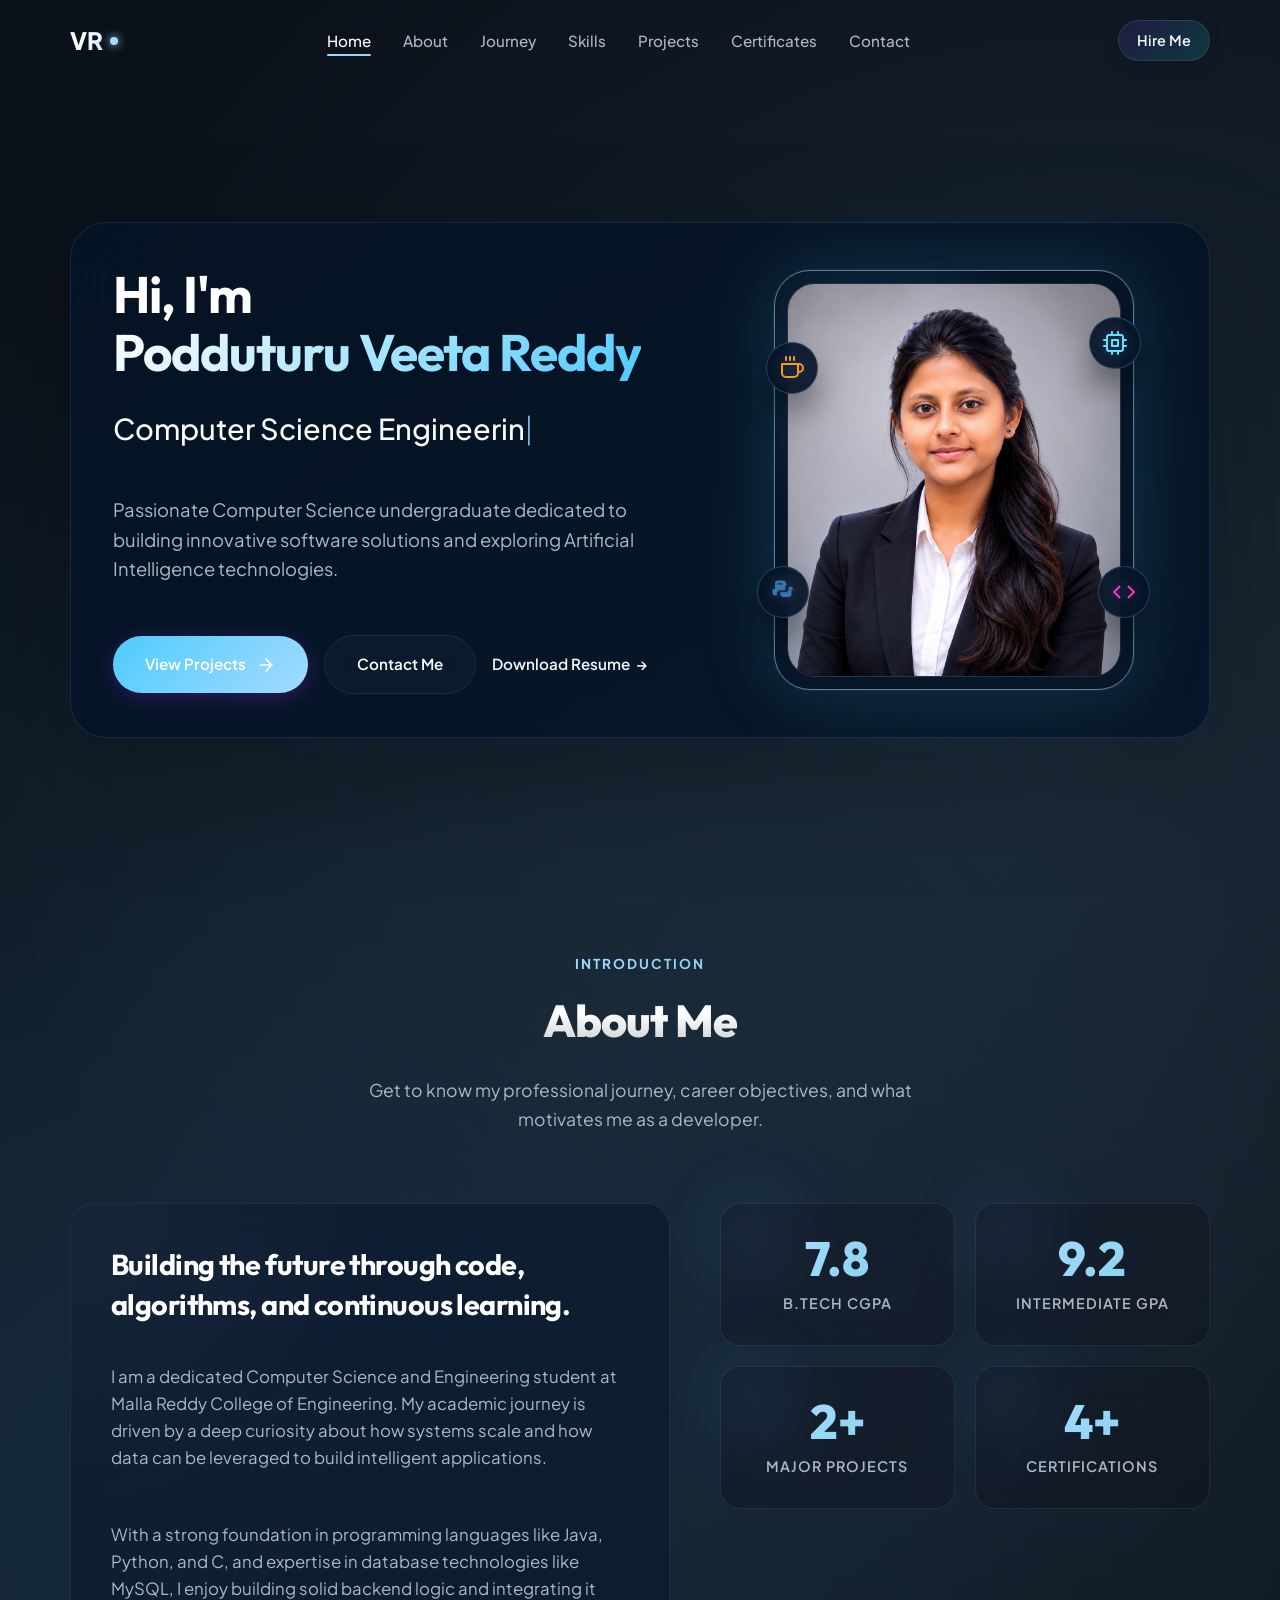
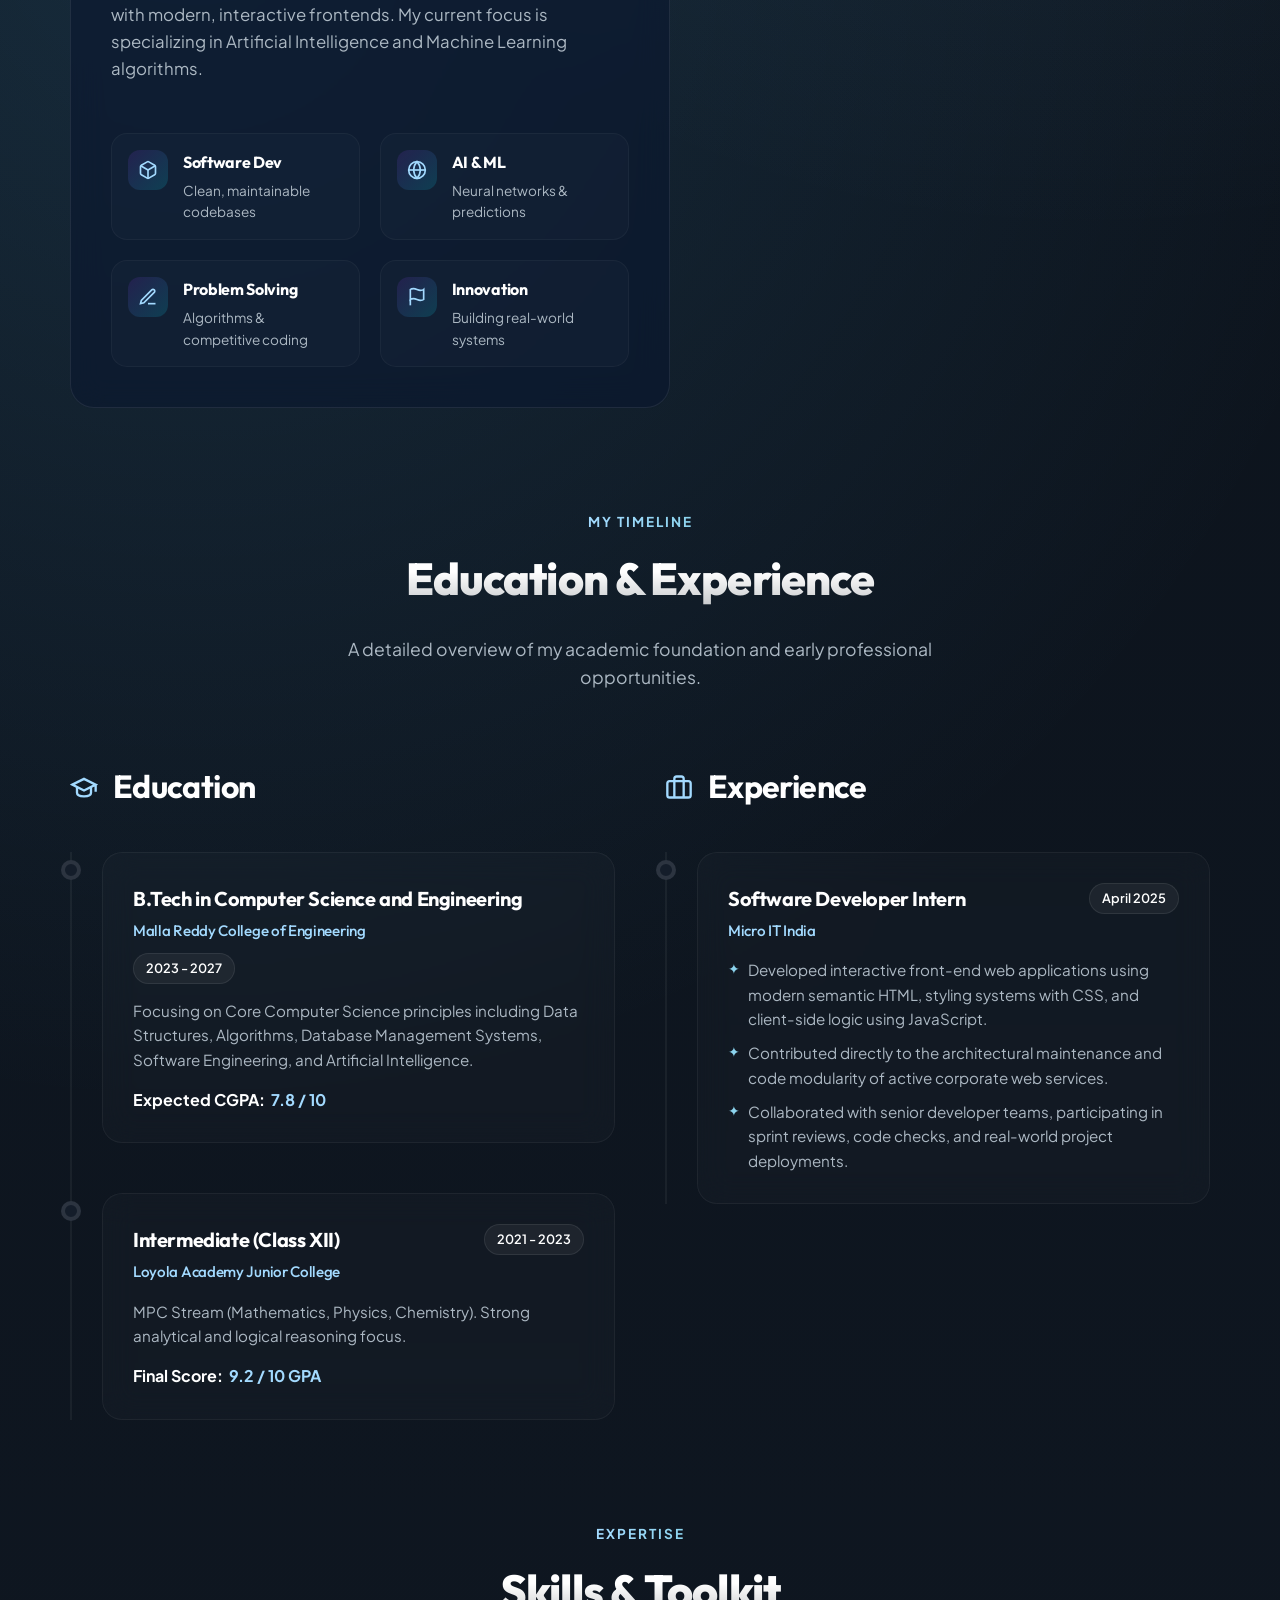
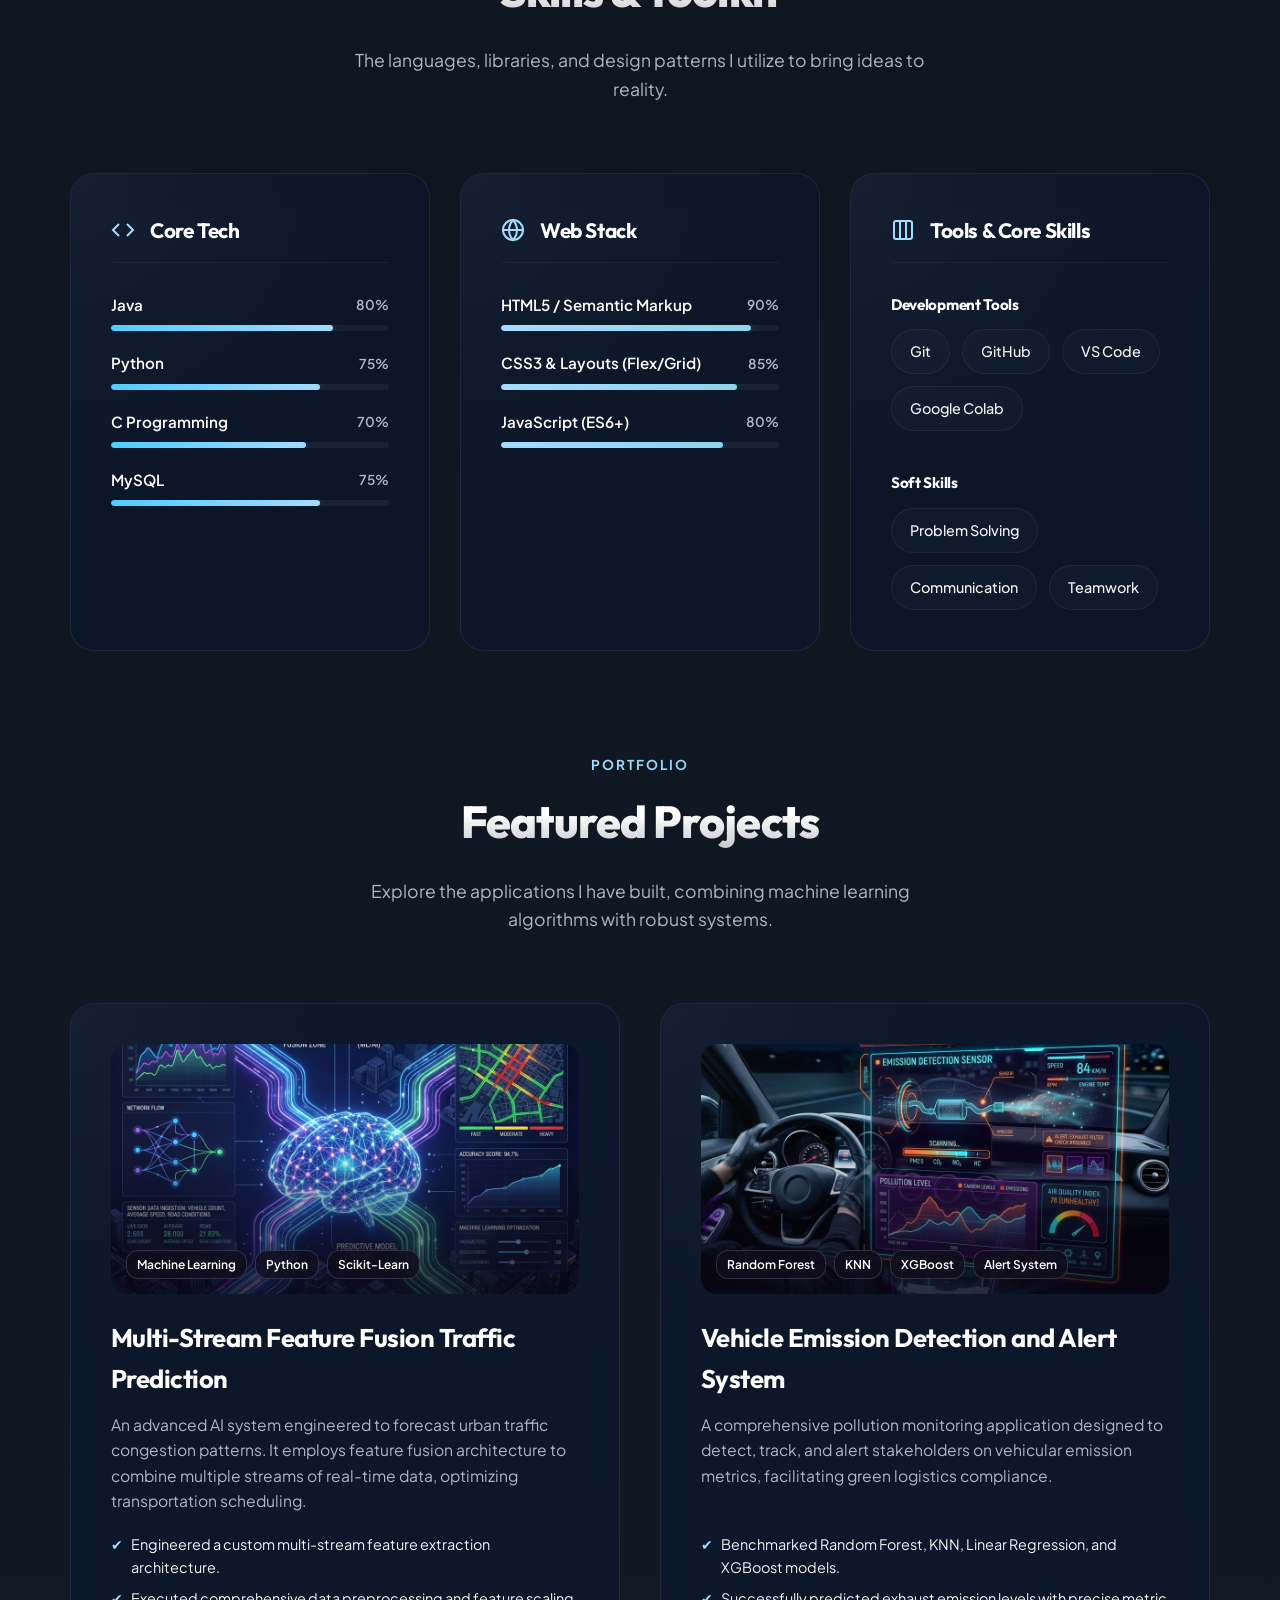
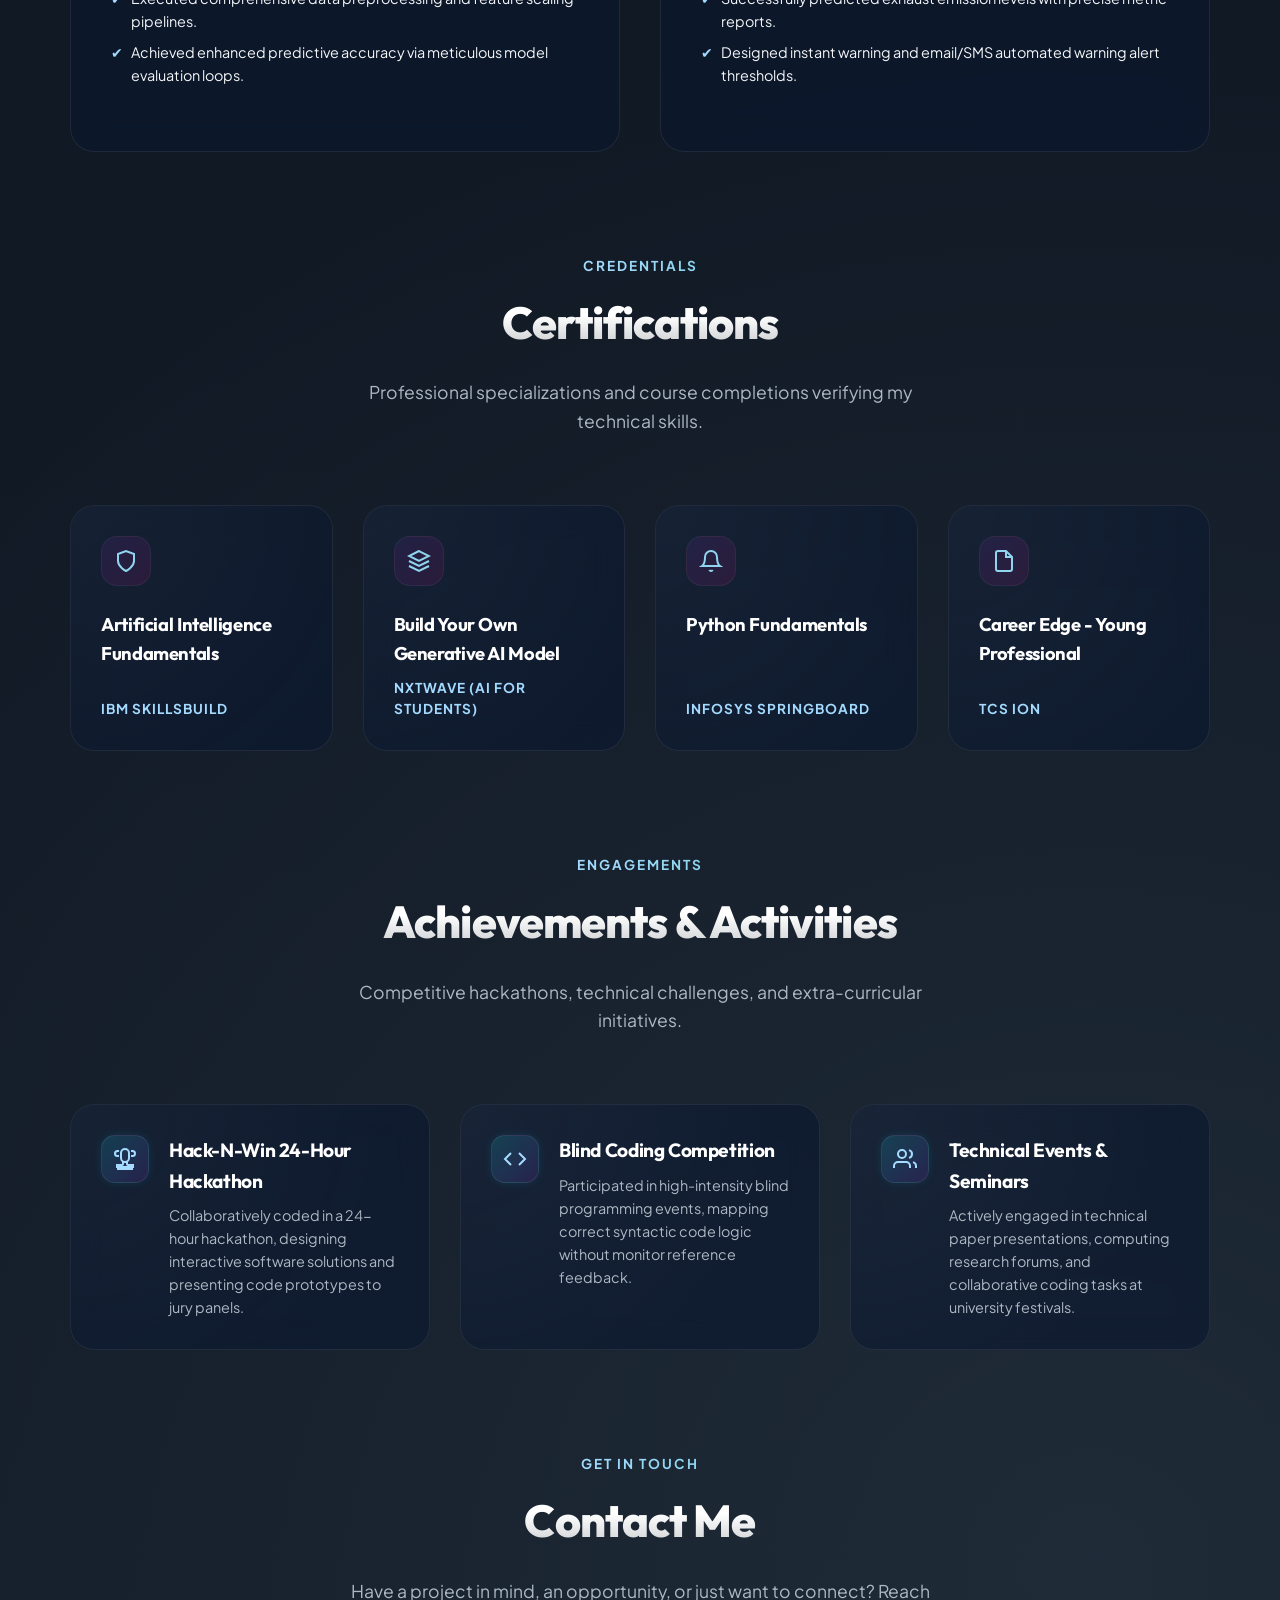
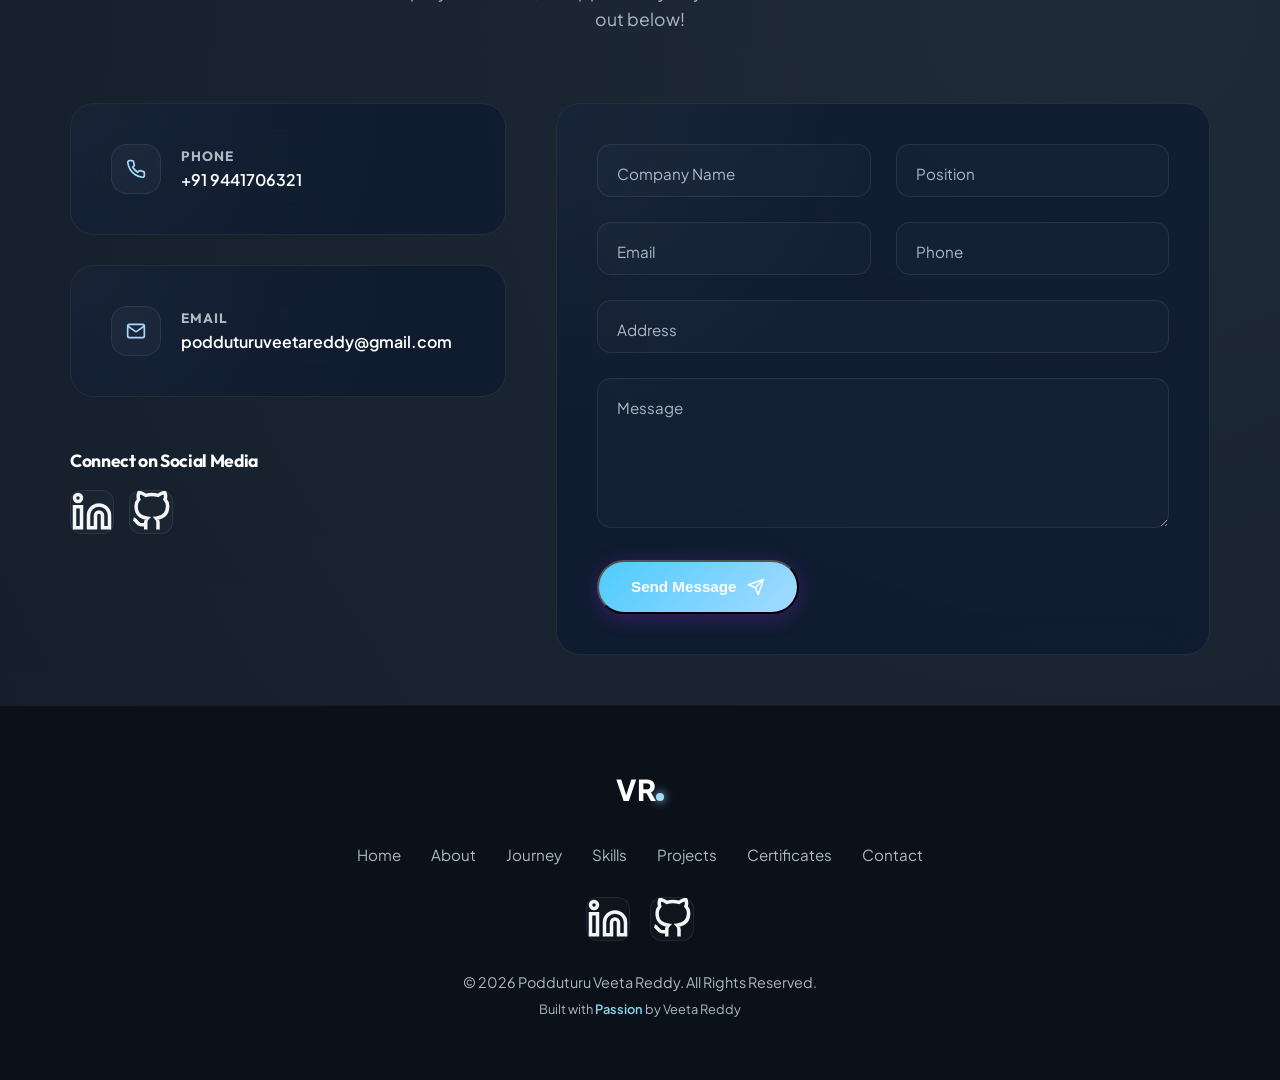
==== index.html @ 4fd3ffb6 "Initial deploy" ====
<!DOCTYPE html>
<html lang="en">

<head>
  <meta charset="UTF-8">
  <meta name="viewport" content="width=device-width, initial-scale=1.0">

  <!-- SEO Meta Tags -->
  <title>Podduturu Veeta Reddy | CS Engineering Student & Software Developer Portfolio</title>
  <meta name="description"
    content="Personal portfolio of Podduturu Veeta Reddy, a Computer Science Engineering student, Software Developer, and AI Enthusiast. Exploring machine learning, web development, and software engineering.">
  <meta name="keywords"
    content="Podduturu Veeta Reddy, Veeta Reddy, Portfolio, Computer Science Student, Software Developer, AI Enthusiast, Web Developer, Java, Python, Machine Learning">
  <meta name="author" content="Podduturu Veeta Reddy">

  <!-- Favicon (Fallback character) -->
  <link rel="icon"
    href="data:image/svg+xml,<svg xmlns=%22http://www.w3.org/2000/svg%22 viewBox=%220 0 100 100%22><text y=%22.9em%22 font-size=%2290%22>⚡</text></svg>">

  <!-- Core Stylesheet -->
  <link rel="stylesheet" href="style.css">
</head>

<body>

  <!-- Interactive Scroll Progress Indicator -->
  <div class="scroll-progress-container" aria-hidden="true">
    <div class="scroll-progress-bar" id="scroll-bar"></div>
  </div>

  <!-- Loading Screen Animation -->
  <div class="preloader" id="preloader" role="dialog" aria-modal="true" aria-label="Loading portfolio website">
    <div class="preloader-logo" aria-hidden="true">VR</div>
    <div class="preloader-bar-container">
      <div class="preloader-bar" id="preloader-bar" style="width: 0%;"></div>
    </div>
    <div class="preloader-text" id="preloader-text">0%</div>
  </div>

  <!-- Floating Sticky Navigation Bar -->
  <header id="header">
    <div class="navbar-container">
      <a href="#home" class="logo" aria-label="Veeta Reddy Logo">
        VR<span class="logo-dot"></span>
      </a>

      <nav aria-label="Main Navigation">
        <ul class="nav-links" id="nav-links">
          <li><a href="#home" class="active">Home</a></li>
          <li><a href="#about">About</a></li>
          <li><a href="#education-experience">Journey</a></li>
          <li><a href="#skills">Skills</a></li>
          <li><a href="#projects">Projects</a></li>
          <li><a href="#certifications">Certificates</a></li>
          <li><a href="#contact">Contact</a></li>
        </ul>
      </nav>

      <a href="#contact" class="nav-btn">Hire Me</a>

      <button class="hamburger" id="hamburger-menu" aria-expanded="false" aria-controls="nav-links"
        aria-label="Toggle navigation menu">
        <span></span>
        <span></span>
        <span></span>
      </button>
    </div>
  </header>

  <main>
    <!-- Hero Section -->
    <section class="hero-section" id="home">
      <div class="container">
        <div class="hero-card reveal">
          <div class="hero-grid">

            <div class="hero-content reveal">
            <h1 class="hero-title">
              Hi, I'm <br>
              <span class="gradient-name">Podduturu Veeta Reddy</span>
            </h1>

            <div class="hero-tagline" aria-live="polite">
              <span id="typed-text"></span><span class="typing-cursor" aria-hidden="true">|</span>
            </div>

            <p class="hero-desc">
              Passionate Computer Science undergraduate dedicated to building innovative software solutions and
              exploring Artificial Intelligence technologies.
            </p>

            <div class="hero-ctas">
              <a href="#projects" class="btn btn-primary">
                View Projects
                <svg xmlns="http://www.w3.org/2000/svg" width="20" height="20" viewBox="0 0 24 24" fill="none"
                  stroke="currentColor" stroke-width="2" stroke-linecap="round" stroke-linejoin="round"
                  aria-hidden="true">
                  <line x1="5" y1="12" x2="19" y2="12"></line>
                  <polyline points="12 5 19 12 12 19"></polyline>
                </svg>
              </a>
              <a href="#contact" class="btn btn-secondary">
                Contact Me
              </a>
              <a href="assets/Veeta_Reddy_Resume.pdf" class="btn-text" id="resume-download"
                download="Veeta_Reddy_Resume.pdf" aria-label="Download Podduturu Veeta Reddy's Resume PDF">
                Download Resume
                <span aria-hidden="true">→</span>
              </a>
            </div>
          </div>

          <div class="hero-visual reveal reveal-delay-2">
            <!-- Profile avatar with rotating glow border -->
            <div class="profile-border-wrapper">
              <div class="profile-inner-container">
                <img src="assets/profile.png" alt="Podduturu Veeta Reddy avatar portrait" class="profile-img">
              </div>
            </div>

            <!-- Floating interactive tech badges around avatar -->
            <div class="tech-icon-float icon-java" aria-label="Java Programming Language" title="Java">
              <svg viewBox="0 0 24 24" fill="none" stroke="currentColor" stroke-width="2" stroke-linecap="round"
                stroke-linejoin="round">
                <path d="M18 8h1a4 4 0 0 1 0 8h-1"></path>
                <path d="M2 8h16v9a4 4 0 0 1-4 4H6a4 4 0 0 1-4-4V8z"></path>
                <line x1="6" y1="1" x2="6" y2="4"></line>
                <line x1="10" y1="1" x2="10" y2="4"></line>
                <line x1="14" y1="1" x2="14" y2="4"></line>
              </svg>
            </div>
            <div class="tech-icon-float icon-python" aria-label="Python Programming Language" title="Python">
              <svg viewBox="0 0 448 512" fill="currentColor">
                <path
                  d="M439.8 200.5c-7.7-30.9-22.3-54.2-53.4-54.2h-40.1v47.4c0 36.8-31.2 67.8-67.9 67.8H177.1c-6 0-10.8-4.9-10.8-10.8v43.2c0 36.8 31.2 67.8 67.9 67.8h111.4c33.3 0 60.5-27.2 60.5-60.5V200.5h33.7zm-268.4-67.8h111.4c6 0 10.8-4.9 10.8-10.8V78.7c0-36.8-31.2-67.8-67.9-67.8H114.3C81 10.9 53.8 38.1 53.8 71.4v121.7H20.1C9 193.1 0 202.1 0 213.2V277c7.7 30.9 22.3 54.2 53.4 54.2h40.1v-47.4c0-36.8 31.2-67.8 67.9-67.8h101.3c6 0 10.8-4.9 10.8-10.8v-43.2c0-36.8-31.2-67.8-67.9-67.8H114.3c-6 0-10.8-4.9-10.8-10.8V78.7c0-6 4.9-10.8 10.8-10.8h61.1c33.3 0 60.5 27.2 60.5 60.5v4.3z" />
              </svg>
            </div>
            <div class="tech-icon-float icon-ai" aria-label="Artificial Intelligence" title="AI">
              <svg viewBox="0 0 24 24" fill="none" stroke="currentColor" stroke-width="2" stroke-linecap="round"
                stroke-linejoin="round">
                <rect x="4" y="4" width="16" height="16" rx="2" ry="2"></rect>
                <rect x="9" y="9" width="6" height="6"></rect>
                <line x1="9" y1="1" x2="9" y2="4"></line>
                <line x1="15" y1="1" x2="15" y2="4"></line>
                <line x1="9" y1="20" x2="9" y2="23"></line>
                <line x1="15" y1="20" x2="15" y2="23"></line>
                <line x1="20" y1="9" x2="23" y2="9"></line>
                <line x1="20" y1="15" x2="23" y2="15"></line>
                <line x1="1" y1="9" x2="4" y2="9"></line>
                <line x1="1" y1="15" x2="4" y2="15"></line>
              </svg>
            </div>
            <div class="tech-icon-float icon-code" aria-label="Code" title="Software Development">
              <svg viewBox="0 0 24 24" fill="none" stroke="currentColor" stroke-width="2">
                <polyline points="16 18 22 12 16 6" />
                <polyline points="8 6 2 12 8 18" />
              </svg>
            </div>
          </div>

        </div>
      </div>
    </section>

    <!-- About Me Section -->
    <section class="about-section" id="about">
      <div class="container">

        <div class="section-header reveal">
          <span class="section-subtitle">Introduction</span>
          <h2 class="section-title">About Me</h2>
          <div class="section-desc">Get to know my professional journey, career objectives, and what motivates me as a
            developer.</div>
        </div>

        <div class="about-grid">

          <div class="glass-card about-card-left reveal">
            <h3 class="about-highlight-title">
              Building the future through code, algorithms, and continuous learning.
            </h3>
            <p class="about-text">
              I am a dedicated Computer Science and Engineering student at Malla Reddy College of Engineering. My
              academic journey is driven by a deep curiosity about how systems scale and how data can be leveraged to
              build intelligent applications.
            </p>
            <p class="about-text">
              With a strong foundation in programming languages like Java, Python, and C, and expertise in database
              technologies like MySQL, I enjoy building solid backend logic and integrating it with modern, interactive
              frontends. My current focus is specializing in Artificial Intelligence and Machine Learning algorithms.
            </p>

            <div class="about-interests-grid">
              <div class="interest-item">
                <div class="interest-icon" aria-hidden="true">
                  <svg viewBox="0 0 24 24" fill="none" stroke="currentColor" stroke-width="2">
                    <path
                      d="M21 16V8a2 2 0 0 0-1-1.73l-7-4a2 2 0 0 0-2 0l-7 4A2 2 0 0 0 3 8v8a2 2 0 0 0 1 1.73l7 4a2 2 0 0 0 2 0l7-4A2 2 0 0 0 21 16z" />
                    <polyline points="3.27 6.96 12 12.01 20.73 6.96" />
                    <line x1="12" y1="22.08" x2="12" y2="12" />
                  </svg>
                </div>
                <div class="interest-info">
                  <h4>Software Dev</h4>
                  <p>Clean, maintainable codebases</p>
                </div>
              </div>

              <div class="interest-item">
                <div class="interest-icon" aria-hidden="true">
                  <svg viewBox="0 0 24 24" fill="none" stroke="currentColor" stroke-width="2">
                    <circle cx="12" cy="12" r="10" />
                    <path
                      d="M12 2a15.3 15.3 0 0 1 4 10 15.3 15.3 0 0 1-4 10 15.3 15.3 0 0 1-4-10 15.3 15.3 0 0 1 4-10z" />
                    <path d="M2 12h20" />
                  </svg>
                </div>
                <div class="interest-info">
                  <h4>AI & ML</h4>
                  <p>Neural networks & predictions</p>
                </div>
              </div>

              <div class="interest-item">
                <div class="interest-icon" aria-hidden="true">
                  <svg viewBox="0 0 24 24" fill="none" stroke="currentColor" stroke-width="2">
                    <path d="M12 20h9" />
                    <path d="M16.5 3.5a2.121 2.121 0 0 1 3 3L7 19l-4 1 1-4L16.5 3.5z" />
                  </svg>
                </div>
                <div class="interest-info">
                  <h4>Problem Solving</h4>
                  <p>Algorithms & competitive coding</p>
                </div>
              </div>

              <div class="interest-item">
                <div class="interest-icon" aria-hidden="true">
                  <svg viewBox="0 0 24 24" fill="none" stroke="currentColor" stroke-width="2">
                    <path d="M4 15s1-1 4-1 5 2 8 2 4-1 4-1V3s-1 1-4 1-5-2-8-2-4 1-4 1z" />
                    <line x1="4" y1="22" x2="4" y2="15" />
                  </svg>
                </div>
                <div class="interest-info">
                  <h4>Innovation</h4>
                  <p>Building real-world systems</p>
                </div>
              </div>
            </div>
          </div>

          <div class="stats-panel reveal reveal-delay-2">
            <div class="stat-card">
              <div class="stat-num" data-val="7.8">0</div>
              <div class="stat-label">B.Tech CGPA</div>
            </div>

            <div class="stat-card">
              <div class="stat-num" data-val="9.2">0</div>
              <div class="stat-label">Intermediate GPA</div>
            </div>

            <div class="stat-card">
              <div class="stat-num" data-val="2">0</div>
              <div class="stat-label">Major Projects</div>
            </div>

            <div class="stat-card">
              <div class="stat-num" data-val="4">0</div>
              <div class="stat-label">Certifications</div>
            </div>
          </div>

        </div>
      </div>
    </section>

    <!-- Education and Experience Section -->
    <section class="education-experience-section" id="education-experience">
      <div class="container">

        <div class="section-header reveal">
          <span class="section-subtitle">My Timeline</span>
          <h2 class="section-title">Education & Experience</h2>
          <div class="section-desc">A detailed overview of my academic foundation and early professional opportunities.
          </div>
        </div>

        <div class="timeline-grid">

          <!-- Education Timeline -->
          <div class="reveal">
            <h3 class="timeline-section-title">
              <svg viewBox="0 0 24 24" fill="none" stroke="currentColor" stroke-width="2" aria-hidden="true">
                <path d="M22 10v6M2 10l10-5 10 5-10 5z" />
                <path d="M6 12v5c0 2 2 3 6 3s6-1 6-3v-5" />
              </svg>
              Education
            </h3>

            <div class="timeline-container">
              <div class="timeline-glow-bar" id="edu-timeline-glow"></div>

              <div class="timeline-item">
                <div class="timeline-dot"></div>
                <div class="timeline-card">
                  <div class="timeline-header">
                    <div class="timeline-meta">
                      <h3>B.Tech in Computer Science and Engineering</h3>
                      <h4>Malla Reddy College of Engineering</h4>
                    </div>
                    <span class="timeline-date">2023 - 2027</span>
                  </div>
                  <div class="timeline-body">
                    <p>Focusing on Core Computer Science principles including Data Structures, Algorithms, Database
                      Management Systems, Software Engineering, and Artificial Intelligence.</p>
                    <div class="timeline-grade">Expected CGPA: <span>7.8 / 10</span></div>
                  </div>
                </div>
              </div>

              <div class="timeline-item">
                <div class="timeline-dot"></div>
                <div class="timeline-card">
                  <div class="timeline-header">
                    <div class="timeline-meta">
                      <h3>Intermediate (Class XII)</h3>
                      <h4>Loyola Academy Junior College</h4>
                    </div>
                    <span class="timeline-date">2021 - 2023</span>
                  </div>
                  <div class="timeline-body">
                    <p>MPC Stream (Mathematics, Physics, Chemistry). Strong analytical and logical reasoning focus.</p>
                    <div class="timeline-grade">Final Score: <span>9.2 / 10 GPA</span></div>
                  </div>
                </div>
              </div>

            </div>
          </div>

          <!-- Experience Timeline -->
          <div class="reveal reveal-delay-2">
            <h3 class="timeline-section-title">
              <svg viewBox="0 0 24 24" fill="none" stroke="currentColor" stroke-width="2" aria-hidden="true">
                <rect x="2" y="7" width="20" height="14" rx="2" ry="2" />
                <path d="M16 21V5a2 2 0 0 0-2-2h-4a2 2 0 0 0-2 2v16" />
              </svg>
              Experience
            </h3>

            <div class="timeline-container">
              <div class="timeline-glow-bar" id="exp-timeline-glow"></div>

              <div class="timeline-item">
                <div class="timeline-dot"></div>
                <div class="timeline-card">
                  <div class="timeline-header">
                    <div class="timeline-meta">
                      <h3>Software Developer Intern</h3>
                      <h4>Micro IT India</h4>
                    </div>
                    <span class="timeline-date">April 2025</span>
                  </div>
                  <div class="timeline-body">
                    <ul aria-label="Internship Responsibilities">
                      <li>Developed interactive front-end web applications using modern semantic HTML, styling systems
                        with CSS, and client-side logic using JavaScript.</li>
                      <li>Contributed directly to the architectural maintenance and code modularity of active corporate
                        web services.</li>
                      <li>Collaborated with senior developer teams, participating in sprint reviews, code checks, and
                        real-world project deployments.</li>
                    </ul>
                  </div>
                </div>
              </div>

            </div>
          </div>

        </div>
      </div>
    </section>

    <!-- Skills Section -->
    <section class="skills-section" id="skills">
      <div class="container">

        <div class="section-header reveal">
          <span class="section-subtitle">Expertise</span>
          <h2 class="section-title">Skills & Toolkit</h2>
          <div class="section-desc">The languages, libraries, and design patterns I utilize to bring ideas to reality.
          </div>
        </div>

        <div class="skills-grid">

          <!-- Programming & Databases -->
          <div class="glass-card skills-card reveal">
            <div class="skills-card-header">
              <svg viewBox="0 0 24 24" fill="none" stroke="currentColor" stroke-width="2" aria-hidden="true">
                <polyline points="16 18 22 12 16 6" />
                <polyline points="8 6 2 12 8 18" />
              </svg>
              <h3>Core Tech</h3>
            </div>

            <div class="skills-list">
              <div class="skill-item">
                <div class="skill-info">
                  <span class="skill-name">Java</span>
                  <span class="skill-percentage">80%</span>
                </div>
                <div class="skill-progress-bg">
                  <div class="skill-progress-bar" data-width="80%"></div>
                </div>
              </div>

              <div class="skill-item">
                <div class="skill-info">
                  <span class="skill-name">Python</span>
                  <span class="skill-percentage">75%</span>
                </div>
                <div class="skill-progress-bg">
                  <div class="skill-progress-bar" data-width="75%"></div>
                </div>
              </div>

              <div class="skill-item">
                <div class="skill-info">
                  <span class="skill-name">C Programming</span>
                  <span class="skill-percentage">70%</span>
                </div>
                <div class="skill-progress-bg">
                  <div class="skill-progress-bar" data-width="70%"></div>
                </div>
              </div>

              <div class="skill-item">
                <div class="skill-info">
                  <span class="skill-name">MySQL</span>
                  <span class="skill-percentage">75%</span>
                </div>
                <div class="skill-progress-bg">
                  <div class="skill-progress-bar" data-width="75%"></div>
                </div>
              </div>
            </div>
          </div>

          <!-- Web Technologies -->
          <div class="glass-card skills-card reveal reveal-delay-2">
            <div class="skills-card-header">
              <svg viewBox="0 0 24 24" fill="none" stroke="currentColor" stroke-width="2" aria-hidden="true">
                <circle cx="12" cy="12" r="10" />
                <path d="M12 2a15.3 15.3 0 0 1 4 10 15.3 15.3 0 0 1-4 10 15.3 15.3 0 0 1-4-10 15.3 15.3 0 0 1 4-10z" />
                <path d="M2 12h20" />
              </svg>
              <h3>Web Stack</h3>
            </div>

            <div class="skills-list">
              <div class="skill-item">
                <div class="skill-info">
                  <span class="skill-name">HTML5 / Semantic Markup</span>
                  <span class="skill-percentage">90%</span>
                </div>
                <div class="skill-progress-bg">
                  <div class="skill-progress-bar" data-width="90%"></div>
                </div>
              </div>

              <div class="skill-item">
                <div class="skill-info">
                  <span class="skill-name">CSS3 & Layouts (Flex/Grid)</span>
                  <span class="skill-percentage">85%</span>
                </div>
                <div class="skill-progress-bg">
                  <div class="skill-progress-bar" data-width="85%"></div>
                </div>
              </div>

              <div class="skill-item">
                <div class="skill-info">
                  <span class="skill-name">JavaScript (ES6+)</span>
                  <span class="skill-percentage">80%</span>
                </div>
                <div class="skill-progress-bg">
                  <div class="skill-progress-bar" data-width="80%"></div>
                </div>
              </div>
            </div>
          </div>

          <!-- Tools & Soft Skills -->
          <div class="glass-card skills-card reveal reveal-delay-3">
            <div class="skills-card-header">
              <svg viewBox="0 0 24 24" fill="none" stroke="currentColor" stroke-width="2" aria-hidden="true">
                <rect x="3" y="3" width="18" height="18" rx="2" ry="2" />
                <line x1="9" y1="3" x2="9" y2="21" />
                <line x1="15" y1="3" x2="15" y2="21" />
              </svg>
              <h3>Tools & Core Skills</h3>
            </div>

            <div class="skills-list" style="justify-content: space-around;">
              <div>
                <h4 style="font-size: 0.95rem; margin-bottom: 12px; color: var(--text-light)">Development Tools</h4>
                <div class="skills-badges">
                  <span class="skill-badge">Git</span>
                  <span class="skill-badge">GitHub</span>
                  <span class="skill-badge">VS Code</span>
                  <span class="skill-badge">Google Colab</span>
                </div>
              </div>

              <div style="margin-top: 20px;">
                <h4 style="font-size: 0.95rem; margin-bottom: 12px; color: var(--text-light)">Soft Skills</h4>
                <div class="skills-badges">
                  <span class="skill-badge">Problem Solving</span>
                  <span class="skill-badge">Communication</span>
                  <span class="skill-badge">Teamwork</span>
                </div>
              </div>
            </div>
          </div>

        </div>
      </div>
    </section>

    <!-- Projects Section -->
    <section class="projects-section" id="projects">
      <div class="container">

        <div class="section-header reveal">
          <span class="section-subtitle">Portfolio</span>
          <h2 class="section-title">Featured Projects</h2>
          <div class="section-desc">Explore the applications I have built, combining machine learning algorithms with
            robust systems.</div>
        </div>

        <div class="projects-grid">

          <!-- Project 1 -->
          <div class="glass-card project-card reveal">
            <div class="project-img-wrapper">
              <img src="assets/traffic.png"
                alt="Multi-Stream Feature Fusion Traffic Prediction dashboard conceptual design" class="project-img">
              <div class="project-glow-overlay"></div>
              <div class="project-badges">
                <span class="project-badge">Machine Learning</span>
                <span class="project-badge">Python</span>
                <span class="project-badge">Scikit-Learn</span>
              </div>
            </div>

            <h3>Multi-Stream Feature Fusion Traffic Prediction</h3>
            <p class="project-desc">
              An advanced AI system engineered to forecast urban traffic congestion patterns. It employs feature fusion
              architecture to combine multiple streams of real-time data, optimizing transportation scheduling.
            </p>

            <ul class="project-features" aria-label="Key project features">
              <li>Engineered a custom multi-stream feature extraction architecture.</li>
              <li>Executed comprehensive data preprocessing and feature scaling pipelines.</li>
              <li>Achieved enhanced predictive accuracy via meticulous model evaluation loops.</li>
            </ul>
          </div>

          <!-- Project 2 -->
          <div class="glass-card project-card reveal reveal-delay-2">
            <div class="project-img-wrapper">
              <img src="assets/emission.png" alt="Vehicle Emission Detection and Alert System diagram representation"
                class="project-img">
              <div class="project-glow-overlay"></div>
              <div class="project-badges">
                <span class="project-badge">Random Forest</span>
                <span class="project-badge">KNN</span>
                <span class="project-badge">XGBoost</span>
                <span class="project-badge">Alert System</span>
              </div>
            </div>

            <h3>Vehicle Emission Detection and Alert System</h3>
            <p class="project-desc">
              A comprehensive pollution monitoring application designed to detect, track, and alert stakeholders on
              vehicular emission metrics, facilitating green logistics compliance.
            </p>

            <ul class="project-features" aria-label="Key project features">
              <li>Benchmarked Random Forest, KNN, Linear Regression, and XGBoost models.</li>
              <li>Successfully predicted exhaust emission levels with precise metric reports.</li>
              <li>Designed instant warning and email/SMS automated warning alert thresholds.</li>
            </ul>
          </div>

        </div>
      </div>
    </section>

    <!-- Certifications Section -->
    <section class="certifications-section" id="certifications">
      <div class="container">

        <div class="section-header reveal">
          <span class="section-subtitle">Credentials</span>
          <h2 class="section-title">Certifications</h2>
          <div class="section-desc">Professional specializations and course completions verifying my technical skills.
          </div>
        </div>

        <div class="certifications-grid">

          <!-- Cert 1 -->
          <a href="assets/AI%20Fundamentals%20IBM.pdf" target="_blank" rel="noopener noreferrer" class="glass-card cert-card reveal cert-link">
            <div class="cert-icon" aria-hidden="true">
              <svg viewBox="0 0 24 24" fill="none" stroke="currentColor" stroke-width="2">
                <path d="M12 22s8-4 8-10V5l-8-3-8 3v7c0 6 8 10 8 10z" />
              </svg>
            </div>
            <h3>Artificial Intelligence Fundamentals</h3>
            <span class="cert-org">IBM SkillsBuild</span>
          </a>

          <!-- Cert 2 -->
          <a href="assets/Veeta%20IBM%20Certificate.pdf" target="_blank" rel="noopener noreferrer" class="glass-card cert-card reveal reveal-delay-1 cert-link">
            <div class="cert-icon" aria-hidden="true">
              <svg viewBox="0 0 24 24" fill="none" stroke="currentColor" stroke-width="2">
                <polygon points="12 2 2 7 12 12 22 7 12 2" />
                <polyline points="2 17 12 22 22 17" />
                <polyline points="2 12 12 17 22 12" />
              </svg>
            </div>
            <h3>Build Your Own Generative AI Model</h3>
            <span class="cert-org">NxtWave (AI for Students)</span>
          </a>

          <!-- Cert 3 -->
          <a href="assets/Screenshot%202026-06-03%20041242.png" target="_blank" rel="noopener noreferrer" class="glass-card cert-card reveal reveal-delay-2 cert-link">
            <div class="cert-icon" aria-hidden="true">
              <svg viewBox="0 0 24 24" fill="none" stroke="currentColor" stroke-width="2">
                <path d="M18 8A6 6 0 0 0 6 8c0 7-3 9-3 9h18s-3-2-3-9" />
                <path d="M13.73 21a2 2 0 0 1-3.46 0" />
              </svg>
            </div>
            <h3>Python Fundamentals</h3>
            <span class="cert-org">Infosys Springboard</span>
          </a>

          <!-- Cert 4 -->
          <a href="assets/Screenshot%202026-06-03%20042108.png" target="_blank" rel="noopener noreferrer" class="glass-card cert-card reveal reveal-delay-3 cert-link">
            <div class="cert-icon" aria-hidden="true">
              <svg viewBox="0 0 24 24" fill="none" stroke="currentColor" stroke-width="2">
                <path d="M14 2H6a2 2 0 0 0-2 2v16a2 2 0 0 0 2 2h12a2 2 0 0 0 2-2V8z" />
                <polyline points="14 2 14 8 20 8" />
              </svg>
            </div>
            <h3>Career Edge - Young Professional</h3>
            <span class="cert-org">TCS iON</span>
          </a>

        </div>
      </div>
    </section>

    <!-- Achievements & Activities Section -->
    <section class="achievements-section" id="achievements">
      <div class="container">

        <div class="section-header reveal">
          <span class="section-subtitle">Engagements</span>
          <h2 class="section-title">Achievements & Activities</h2>
          <div class="section-desc">Competitive hackathons, technical challenges, and extra-curricular initiatives.
          </div>
        </div>

        <div class="achievements-grid">

          <!-- Achievement 1 -->
          <div class="glass-card achievement-card reveal">
            <div class="achievement-icon" aria-hidden="true">
              <svg viewBox="0 0 24 24" fill="none" stroke="currentColor" stroke-width="2">
                <path
                  d="M6 9H4.5a2.5 2.5 0 0 1 0-5H6M18 9h1.5a2.5 2.5 0 0 0 0-5H18M4 22h16M10 14.66V17c0 .55-.45 1-1 1H4v2h16v-2h-5c-.55 0-1-.45-1-1v-2.34M12 2a4 4 0 0 0-4 4v5c0 2.2 1.8 4 4 4s4-1.8 4-4V6a4 4 0 0 0-4-4z" />
              </svg>
            </div>
            <div class="achievement-info">
              <h3>Hack-N-Win 24-Hour Hackathon</h3>
              <p>Collaboratively coded in a 24-hour hackathon, designing interactive software solutions and presenting
                code prototypes to jury panels.</p>
            </div>
          </div>

          <!-- Achievement 2 -->
          <div class="glass-card achievement-card reveal reveal-delay-1">
            <div class="achievement-icon" aria-hidden="true">
              <svg viewBox="0 0 24 24" fill="none" stroke="currentColor" stroke-width="2">
                <polyline points="16 18 22 12 16 6" />
                <polyline points="8 6 2 12 8 18" />
              </svg>
            </div>
            <div class="achievement-info">
              <h3>Blind Coding Competition</h3>
              <p>Participated in high-intensity blind programming events, mapping correct syntactic code logic without
                monitor reference feedback.</p>
            </div>
          </div>

          <!-- Achievement 3 -->
          <div class="glass-card achievement-card reveal reveal-delay-2">
            <div class="achievement-icon" aria-hidden="true">
              <svg viewBox="0 0 24 24" fill="none" stroke="currentColor" stroke-width="2">
                <path d="M17 21v-2a4 4 0 0 0-4-4H5a4 4 0 0 0-4 4v2" />
                <circle cx="9" cy="7" r="4" />
                <path d="M23 21v-2a4 4 0 0 0-3-3.87" />
                <path d="M16 3.13a4 4 0 0 1 0 7.75" />
              </svg>
            </div>
            <div class="achievement-info">
              <h3>Technical Events & Seminars</h3>
              <p>Actively engaged in technical paper presentations, computing research forums, and collaborative coding
                tasks at university festivals.</p>
            </div>
          </div>

        </div>
      </div>
    </section>

    <!-- Contact Section -->
    <section class="contact-section" id="contact">
      <div class="container">

        <div class="section-header reveal">
          <span class="section-subtitle">Get in Touch</span>
          <h2 class="section-title">Contact Me</h2>
          <div class="section-desc">Have a project in mind, an opportunity, or just want to connect? Reach out below!
          </div>
        </div>

        <div class="contact-grid">

          <!-- Contact Info -->
          <div class="contact-info-panel reveal">
            <div class="glass-card contact-card">
              <div class="contact-icon-box" aria-hidden="true">
                <svg viewBox="0 0 24 24" fill="none" stroke="currentColor" stroke-width="2">
                  <path
                    d="M22 16.92v3a2 2 0 0 1-2.18 2 19.79 19.79 0 0 1-8.63-3.07 19.5 19.5 0 0 1-6-6 19.79 19.79 0 0 1-3.07-8.67A2 2 0 0 1 4.11 2h3a2 2 0 0 1 2 1.72 12.84 12.84 0 0 0 .7 2.81 2 2 0 0 1-.45 2.11L8.09 9.91a16 16 0 0 0 6 6l1.27-1.27a2 2 0 0 1 2.11-.45 12.84 12.84 0 0 0 2.81.7A2 2 0 0 1 22 16.92z" />
                </svg>
              </div>
              <div class="contact-details">
                <h4>Phone</h4>
                <p>+91 9441706321</p>
              </div>
            </div>

            <div class="glass-card contact-card">
              <div class="contact-icon-box" aria-hidden="true">
                <svg viewBox="0 0 24 24" fill="none" stroke="currentColor" stroke-width="2">
                  <path d="M4 4h16c1.1 0 2 .9 2 2v12c0 1.1-.9 2-2 2H4c-1.1 0-2-.9-2-2V6c0-1.1.9-2 2-2z" />
                  <polyline points="22,6 12,13 2,6" />
                </svg>
              </div>
              <div class="contact-details">
                <h4>Email</h4>
                <p><a href="mailto:podduturuveetareddy@gmail.com" class="email-link">podduturuveetareddy@gmail.com</a>
                </p>
              </div>
            </div>

            <div class="contact-socials-wrapper">
              <h3>Connect on Social Media</h3>
              <div class="social-buttons">
                <a href="https://linkedin.com" target="_blank" rel="noopener noreferrer" class="social-btn"
                  aria-label="LinkedIn Profile">
                  <svg viewBox="0 0 24 24" fill="none" stroke="currentColor" stroke-width="2" aria-hidden="true">
                    <path d="M16 8a6 6 0 0 1 6 6v7h-4v-7a2 2 0 0 0-2-2 2 2 0 0 0-2 2v7h-4v-7a6 6 0 0 1 6-6z" />
                    <rect x="2" y="9" width="4" height="12" />
                    <circle cx="4" cy="4" r="2" />
                  </svg>
                </a>
                <a href="https://github.com/PodduturuVeetaReddy" target="_blank" rel="noopener noreferrer"
                  class="social-btn" aria-label="GitHub Profile">
                  <svg viewBox="0 0 24 24" fill="none" stroke="currentColor" stroke-width="2" aria-hidden="true">
                    <path
                      d="M9 19c-5 1.5-5-2.5-7-3m14 6v-3.87a3.37 3.37 0 0 0-.94-2.61c3.14-.35 6.44-1.54 6.44-7A5.44 5.44 0 0 0 20 4.77 5.07 5.07 0 0 0 19.91 1S18.73.65 16 2.48a13.38 13.38 0 0 0-7 0C6.27.65 5.09 1 5.09 1A5.07 5.07 0 0 0 5 4.77a5.44 5.44 0 0 0-1.5 3.78c0 5.42 3.3 6.61 6.44 7A3.37 3.37 0 0 0 9 18.13V22">
                    </path>
                  </svg>
                </a>
              </div>
            </div>
          </div>

          <!-- Contact Form Panel -->
          <div class="glass-card reveal reveal-delay-2">
            <form class="contact-form" id="portfolio-contact-form" novalidate>
              <div class="form-group-row">
                <div class="form-group">
                  <input type="text" id="form-company" name="company" class="form-input" placeholder=" " required>
                  <label for="form-company" class="form-label">Company Name</label>
                  <div class="form-error" id="company-error">Please enter your company name</div>
                </div>
                <div class="form-group">
                  <input type="text" id="form-position" name="position" class="form-input" placeholder=" " required>
                  <label for="form-position" class="form-label">Position</label>
                  <div class="form-error" id="position-error">Please enter your position</div>
                </div>
              </div>

              <div class="form-group-row">
                <div class="form-group">
                  <input type="email" id="form-email" name="email" class="form-input" placeholder=" " required>
                  <label for="form-email" class="form-label">Email</label>
                  <div class="form-error" id="email-error">Please enter a valid email address</div>
                </div>
                <div class="form-group">
                  <input type="text" id="form-phone" name="phone" class="form-input" placeholder=" " required>
                  <label for="form-phone" class="form-label">Phone</label>
                  <div class="form-error" id="phone-error">Please enter your phone number</div>
                </div>
              </div>

              <div class="form-group">
                <input type="text" id="form-address" name="address" class="form-input" placeholder=" " required>
                <label for="form-address" class="form-label">Address</label>
                <div class="form-error" id="address-error">Please enter your address</div>
              </div>

              <div class="form-group">
                <textarea id="form-message" name="message" class="form-input" placeholder=" " required></textarea>
                <label for="form-message" class="form-label">Message</label>
                <div class="form-error" id="message-error">Please write a message</div>
              </div>

              <button type="submit" class="btn btn-primary"
                style="align-self: flex-start; min-width: 160px; justify-content: center;">
                Send Message
                <svg xmlns="http://www.w3.org/2000/svg" width="18" height="18" viewBox="0 0 24 24" fill="none"
                  stroke="currentColor" stroke-width="2" stroke-linecap="round" stroke-linejoin="round"
                  aria-hidden="true">
                  <line x1="22" y1="2" x2="11" y2="13"></line>
                  <polygon points="22 2 15 22 11 13 2 9 22 2"></polygon>
                </svg>
              </button>

              <div class="form-status-msg" id="form-status" role="alert"></div>
            </form>
          </div>

        </div>
      </div>
    </section>
  </main>

  <!-- Footer -->
  <footer>
    <div class="container">
      <div class="footer-content">
        <div class="footer-logo">
          VR<span class="logo-dot"></span>
        </div>

        <nav aria-label="Footer Navigation">
          <ul class="footer-nav">
            <li><a href="#home">Home</a></li>
            <li><a href="#about">About</a></li>
            <li><a href="#education-experience">Journey</a></li>
            <li><a href="#skills">Skills</a></li>
            <li><a href="#projects">Projects</a></li>
            <li><a href="#certifications">Certificates</a></li>
            <li><a href="#contact">Contact</a></li>
          </ul>
        </nav>

        <div class="footer-socials">
          <a href="https://linkedin.com" target="_blank" rel="noopener noreferrer" class="social-btn"
            aria-label="LinkedIn">
            <svg viewBox="0 0 24 24" fill="none" stroke="currentColor" stroke-width="2" aria-hidden="true">
              <path d="M16 8a6 6 0 0 1 6 6v7h-4v-7a2 2 0 0 0-2-2 2 2 0 0 0-2 2v7h-4v-7a6 6 0 0 1 6-6z" />
              <rect x="2" y="9" width="4" height="12" />
              <circle cx="4" cy="4" r="2" />
            </svg>
          </a>
          <a href="https://github.com/PodduturuVeetaReddy" target="_blank" rel="noopener noreferrer" class="social-btn"
            aria-label="GitHub">
            <svg viewBox="0 0 24 24" fill="none" stroke="currentColor" stroke-width="2" aria-hidden="true">
              <path
                d="M9 19c-5 1.5-5-2.5-7-3m14 6v-3.87a3.37 3.37 0 0 0-.94-2.61c3.14-.35 6.44-1.54 6.44-7A5.44 5.44 0 0 0 20 4.77 5.07 5.07 0 0 0 19.91 1S18.73.65 16 2.48a13.38 13.38 0 0 0-7 0C6.27.65 5.09 1 5.09 1A5.07 5.07 0 0 0 5 4.77a5.44 5.44 0 0 0-1.5 3.78c0 5.42 3.3 6.61 6.44 7A3.37 3.37 0 0 0 9 18.13V22">
              </path>
            </svg>
          </a>
        </div>

        <div class="footer-copyright">
          <p>&copy; 2026 Podduturu Veeta Reddy. All Rights Reserved.</p>
          <p style="margin-top: 5px; font-size: 0.8rem; color: var(--text-muted);">Built with <span>Passion</span> by
            Veeta Reddy</p>
        </div>
      </div>
    </div>
  </footer>

  <!-- Scripts -->
  <script src="script.js"></script>
</body>

</html>
---- style.css ----
/* 
   Style Sheet for Podduturu Veeta Reddy's Portfolio
   Theme: Modern Glassmorphism + Gradient Glow (Dark Mode Only)
   Fonts: Outfit (Headings), Plus Jakarta Sans (Body)
*/

@import url('https://fonts.googleapis.com/css2?family=Outfit:wght@300;400;500;600;700;800&family=Plus+Jakarta+Sans:wght@300;400;500;600;700&display=swap');

:root {
  /* HSL Colors */
  --bg-primary: hsl(214, 36%, 12%);
  --bg-secondary: hsl(214, 41%, 7%);
  --primary: hsl(197, 98%, 65%);
  --primary-glow: hsla(197, 98%, 65%, 0.18);
  --secondary: hsl(204, 100%, 82%);
  --secondary-glow: hsla(204, 100%, 82%, 0.18);
  --accent: hsl(196, 74%, 74%);
  --accent-glow: hsla(196, 74%, 74%, 0.18);
  
  /* Text colors */
  --text-main: hsl(210, 18%, 96%);
  --text-muted: hsl(210, 16%, 72%);
  --text-light: hsl(0, 0%, 100%);
  
  /* Card Background & Borders */
  --card-bg: rgba(10, 23, 48, 0.62);
  --card-border: rgba(255, 255, 255, 0.08);
  --card-border-glow: rgba(117, 196, 255, 0.2);
  --glass-blur: blur(16px);
  
  /* Utilities */
  --transition-smooth: all 0.4s cubic-bezier(0.16, 1, 0.3, 1);
  --transition-fast: all 0.2s ease;
  --max-width: 1200px;
}

/* Reset */
*, *::before, *::after {
  box-sizing: border-box;
  margin: 0;
  padding: 0;
}

html {
  scroll-behavior: smooth;
  font-size: 16px;
  background-color: var(--bg-primary);
  color: var(--text-main);
  overflow-x: hidden;
}

body {
  font-family: 'Plus Jakarta Sans', sans-serif;
  line-height: 1.6;
  position: relative;
  min-height: 100vh;
  overflow-x: hidden;
  background: radial-gradient(circle at 15% 20%, rgba(88, 194, 255, 0.14) 0%, transparent 20%),
              radial-gradient(circle at 85% 10%, rgba(141, 205, 255, 0.12) 0%, transparent 16%),
              radial-gradient(circle at 85% 85%, rgba(188, 225, 255, 0.08) 0%, transparent 24%),
              linear-gradient(180deg, var(--bg-secondary) 0%, var(--bg-primary) 100%);
}

/* Custom Scrollbar */
::-webkit-scrollbar {
  width: 8px;
}
::-webkit-scrollbar-track {
  background: var(--bg-secondary);
}
::-webkit-scrollbar-thumb {
  background: linear-gradient(180deg, var(--primary), var(--secondary));
  border-radius: 4px;
}
::-webkit-scrollbar-thumb:hover {
  background: linear-gradient(180deg, var(--secondary), var(--accent));
}

/* Custom Cursor */
.custom-cursor-dot {
  width: 8px;
  height: 8px;
  background-color: var(--secondary);
  border-radius: 50%;
  position: fixed;
  pointer-events: none;
  z-index: 10000;
  transform: translate(-50%, -50%);
  transition: width 0.1s, height 0.1s, background-color 0.1s;
}

.custom-cursor-outline {
  width: 40px;
  height: 40px;
  border: 1px solid var(--primary);
  border-radius: 50%;
  position: fixed;
  pointer-events: none;
  z-index: 9999;
  transform: translate(-50%, -50%);
  transition: transform 0.15s cubic-bezier(0.25, 1, 0.5, 1), border-color 0.2s, background-color 0.2s, width 0.2s, height 0.2s;
  box-shadow: 0 0 10px rgba(138, 43, 226, 0.2);
}

.hovered-clickable .custom-cursor-outline {
  width: 55px;
  height: 55px;
  border-color: var(--accent);
  background-color: rgba(255, 0, 128, 0.05);
  box-shadow: 0 0 15px rgba(255, 0, 128, 0.4);
}

.hovered-clickable .custom-cursor-dot {
  background-color: var(--accent);
  width: 12px;
  height: 12px;
}

/* Background Canvas */
#particles-canvas {
  position: fixed;
  top: 0;
  left: 0;
  width: 100%;
  height: 100%;
  z-index: 0;
  pointer-events: none;
}

/* Preloader */
.preloader {
  position: fixed;
  top: 0;
  left: 0;
  width: 100vw;
  height: 100vh;
  background-color: var(--bg-primary);
  display: flex;
  flex-direction: column;
  justify-content: center;
  align-items: center;
  z-index: 10500;
  transition: opacity 0.6s cubic-bezier(0.16, 1, 0.3, 1), visibility 0.6s;
}

.preloader.fade-out {
  opacity: 0;
  visibility: hidden;
}

.preloader-logo {
  font-family: 'Outfit', sans-serif;
  font-size: 3rem;
  font-weight: 800;
  background: linear-gradient(135deg, var(--primary), var(--secondary), var(--accent));
  -webkit-background-clip: text;
  background-clip: text;
  color: transparent;
  margin-bottom: 20px;
  letter-spacing: 2px;
  animation: pulse-glow 2s infinite ease-in-out;
}

.preloader-bar-container {
  width: 200px;
  height: 4px;
  background: rgba(255, 255, 255, 0.05);
  border-radius: 2px;
  overflow: hidden;
  position: relative;
  margin-bottom: 10px;
}

.preloader-bar {
  width: 0%;
  height: 100%;
  background: linear-gradient(90deg, var(--primary), var(--secondary), var(--accent));
  transition: width 0.1s ease;
  box-shadow: 0 0 10px var(--secondary);
}

.preloader-text {
  font-family: 'Outfit', sans-serif;
  font-size: 0.9rem;
  color: var(--text-muted);
  letter-spacing: 1px;
}

/* Typography and Common Components */
h1, h2, h3, h4, h5, h6 {
  font-family: 'Outfit', sans-serif;
  color: var(--text-light);
  font-weight: 700;
  letter-spacing: -0.02em;
}

a {
  color: inherit;
  text-decoration: none;
}

/* Scroll Progress Bar */
.scroll-progress-container {
  position: fixed;
  top: 0;
  left: 0;
  width: 100%;
  height: 3px;
  z-index: 10005;
  background: transparent;
  pointer-events: none;
}

.scroll-progress-bar {
  height: 100%;
  width: 0%;
  background: linear-gradient(90deg, var(--primary), var(--secondary), var(--accent));
  box-shadow: 0 0 8px rgba(0, 242, 254, 0.8);
}

/* Header & Navbar */
header {
  position: fixed;
  top: 0;
  left: 0;
  width: 100%;
  z-index: 10000;
  padding: 20px 0;
  transition: var(--transition-smooth);
}

header.scrolled {
  padding: 12px 0;
  background-color: rgba(10, 7, 20, 0.65);
  backdrop-filter: blur(20px);
  border-bottom: 1px solid rgba(255, 255, 255, 0.05);
  box-shadow: 0 10px 30px rgba(0, 0, 0, 0.3);
}

.navbar-container {
  max-width: var(--max-width);
  margin: 0 auto;
  padding: 0 30px;
  display: flex;
  justify-content: space-between;
  align-items: center;
}

.logo {
  font-size: 1.5rem;
  font-weight: 800;
  background: linear-gradient(135deg, var(--text-light) 30%, var(--secondary) 100%);
  -webkit-background-clip: text;
  background-clip: text;
  color: transparent;
  letter-spacing: -0.02em;
  display: flex;
  align-items: center;
  gap: 8px;
}

.logo-dot {
  width: 8px;
  height: 8px;
  background-color: var(--secondary);
  border-radius: 50%;
  box-shadow: 0 0 10px var(--secondary);
  display: inline-block;
}

.nav-links {
  display: flex;
  gap: 32px;
  list-style: none;
}

.nav-links a {
  font-size: 0.95rem;
  font-weight: 500;
  color: var(--text-muted);
  transition: var(--transition-fast);
  position: relative;
  padding: 6px 0;
}

.nav-links a::after {
  content: '';
  position: absolute;
  bottom: 0;
  left: 0;
  width: 0;
  height: 2px;
  background: linear-gradient(90deg, var(--secondary), var(--accent));
  transition: var(--transition-fast);
  border-radius: 2px;
}

.nav-links a:hover,
.nav-links a.active {
  color: var(--text-light);
}

.nav-links a:hover::after,
.nav-links a.active::after {
  width: 100%;
}

.nav-btn {
  background: linear-gradient(135deg, rgba(138, 43, 226, 0.15), rgba(0, 242, 254, 0.15));
  border: 1px solid rgba(255, 255, 255, 0.1);
  padding: 8px 18px;
  border-radius: 30px;
  font-weight: 600;
  font-size: 0.9rem;
  backdrop-filter: var(--glass-blur);
  transition: var(--transition-smooth);
  box-shadow: 0 4px 15px rgba(0, 0, 0, 0.15);
}

.nav-btn:hover {
  background: linear-gradient(135deg, var(--primary), var(--secondary));
  border-color: transparent;
  color: var(--text-light);
  transform: translateY(-2px);
  box-shadow: 0 8px 25px rgba(0, 242, 254, 0.3);
}

/* Hamburger Menu */
.hamburger {
  display: none;
  flex-direction: column;
  gap: 6px;
  background: none;
  border: none;
  outline: none;
  z-index: 10010;
}

.hamburger span {
  display: block;
  width: 25px;
  height: 2px;
  background-color: var(--text-main);
  border-radius: 2px;
  transition: var(--transition-fast);
}

/* Section Common Styles */
section {
  padding: 50px 0;
  position: relative;
  z-index: 1;
}

.container {
  max-width: var(--max-width);
  margin: 0 auto;
  padding: 0 30px;
}

.section-header {
  text-align: center;
  margin-bottom: 70px;
  position: relative;
}

.section-header::after {
  content: '';
  position: absolute;
  left: 50%;
  bottom: -12px;
  width: 80px;
  height: 3px;
  border-radius: 999px;
  transform: translateX(-50%) scaleX(0);
  transform-origin: center;
  background: linear-gradient(90deg, var(--secondary), var(--accent));
  transition: transform 0.7s ease;
}

.reveal.revealed .section-header::after {
  transform: translateX(-50%) scaleX(1);
}

.section-subtitle {
  font-size: 0.85rem;
  font-weight: 700;
  text-transform: uppercase;
  letter-spacing: 2px;
  background: linear-gradient(90deg, var(--secondary), var(--accent));
  -webkit-background-clip: text;
  background-clip: text;
  color: transparent;
  margin-bottom: 10px;
  display: inline-block;
}

.section-title {
  font-size: 2.8rem;
  font-weight: 800;
  margin-bottom: 20px;
  background: linear-gradient(180deg, var(--text-light) 40%, rgba(255, 255, 255, 0.7) 100%);
  -webkit-background-clip: text;
  background-clip: text;
  color: transparent;
}

.section-desc {
  font-size: 1.1rem;
  color: var(--text-muted);
  max-width: 600px;
  margin: 0 auto;
}

/* Glass Card Global Styles */
.glass-card {
  background: var(--card-bg);
  backdrop-filter: var(--glass-blur);
  -webkit-backdrop-filter: var(--glass-blur);
  border: 1px solid var(--card-border);
  border-radius: 24px;
  padding: 40px;
  position: relative;
  overflow: hidden;
  transition: transform 0.35s ease, border-color 0.35s ease, box-shadow 0.35s ease, background 0.35s ease;
}

.glass-card:hover {
  transform: translateY(-10px);
  border-color: rgba(117, 196, 255, 0.35);
  box-shadow: 0 30px 50px rgba(0, 0, 0, 0.25);
  background: rgba(255, 255, 255, 0.08);
}

.cert-link {
  display: block;
  color: inherit;
  text-decoration: none;
}

.cert-link:hover {
  transform: translateY(-4px);
}

.glass-card::before {
  content: '';
  position: absolute;
  top: 0;
  left: 0;
  width: 100%;
  height: 100%;
  background: radial-gradient(800px circle at var(--mouse-x, 0) var(--mouse-y, 0), rgba(255, 255, 255, 0.04), transparent 40%);
  z-index: 1;
  pointer-events: none;
}

.glass-card:hover {
  border-color: var(--card-border-glow);
  transform: translateY(-5px);
  box-shadow: 0 20px 40px rgba(10, 5, 25, 0.5), 
              0 0 30px var(--primary-glow);
}

/* Reveal Animations */
.reveal {
  opacity: 0;
  transform: translateY(50px);
  transition: opacity 0.8s cubic-bezier(0.16, 1, 0.3, 1), transform 0.8s cubic-bezier(0.16, 1, 0.3, 1);
}

.reveal.revealed {
  opacity: 1;
  transform: translateY(0);
}

.reveal-delay-1 { transition-delay: 0.1s; }
.reveal-delay-2 { transition-delay: 0.2s; }
.reveal-delay-3 { transition-delay: 0.3s; }
.reveal-delay-4 { transition-delay: 0.4s; }

/* 1. Hero Section */
.hero-section {
  min-height: 100vh;
  display: flex;
  align-items: center;
  padding: 120px 0 60px;
  overflow: hidden;
}

.hero-card {
  background: rgba(4, 20, 39, 0.82);
  border: 1px solid rgba(72, 147, 255, 0.18);
  backdrop-filter: blur(28px);
  -webkit-backdrop-filter: blur(28px);
  border-radius: 36px;
  box-shadow: 0 40px 120px rgba(0, 0, 0, 0.24);
  padding: 42px;
  width: 100%;
  max-width: 1320px;
  margin: 0 auto;
}

.hero-grid {
  display: grid;
  grid-template-columns: 1.15fr 0.85fr;
  gap: 50px;
  align-items: center;
}

.hero-content {
  display: flex;
  flex-direction: column;
  gap: 24px;
  max-width: 640px;
}

.hero-title {
  font-size: 3.2rem;
  font-weight: 700;
  line-height: 1.12;
  margin: 0;
  letter-spacing: -0.02em;
  opacity: 0;
  transform: translateY(20px);
  animation: pop-in 0.85s ease-out forwards;
  animation-delay: 0.2s;
}

.hero-title span {
  display: inline-block;
}

.gradient-name {
  background: linear-gradient(135deg, var(--text-light), var(--primary), var(--secondary), var(--accent));
  background-size: 300% 300%;
  -webkit-background-clip: text;
  background-clip: text;
  color: transparent;
  animation: gradient-flow 8s infinite alternate;
}

@supports not ((-webkit-background-clip: text) or (background-clip: text)) {
  .gradient-name {
    color: var(--text-light);
    background: none;
  }
}

.hero-tagline {
  font-size: 1.8rem;
  font-weight: 500;
  margin-bottom: 20px;
  color: var(--text-light);
  min-height: 2.7rem; /* Prevents layout shifting during typing */
  animation: glow-text 4s ease-in-out infinite alternate;
}

.typing-cursor {
  font-weight: 200;
  color: var(--secondary);
  animation: blink 0.7s infinite alternate;
}

.hero-desc {
  font-size: 1.15rem;
  color: var(--text-muted);
  margin-bottom: 28px;
  max-width: 600px;
}

.hero-ctas {
  display: flex;
  gap: 16px;
  align-items: center;
  flex-wrap: wrap;
}

.btn {
  display: inline-flex;
  align-items: center;
  gap: 10px;
  padding: 16px 32px;
  border-radius: 50px;
  font-size: 0.95rem;
  font-weight: 600;
  transition: transform 0.3s ease, box-shadow 0.3s ease, background 0.3s ease;
}

.btn:hover {
  transform: translateY(-3px) scale(1.01);
}

.btn-primary {
  background: linear-gradient(135deg, var(--primary), var(--secondary));
  color: var(--text-light);
  box-shadow: 0 4px 20px rgba(138, 43, 226, 0.3);
}

.btn-primary:hover {
  transform: translateY(-3px);
  box-shadow: 0 10px 25px rgba(0, 242, 254, 0.4);
}

.btn-secondary {
  background: rgba(255, 255, 255, 0.03);
  border: 1px solid var(--card-border);
  color: var(--text-light);
  backdrop-filter: var(--glass-blur);
}

.btn-secondary:hover {
  background: rgba(255, 255, 255, 0.08);
  border-color: rgba(255, 255, 255, 0.2);
  transform: translateY(-3px);
}

.btn-text {
  font-size: 0.95rem;
  font-weight: 600;
  color: var(--text-main);
  display: inline-flex;
  align-items: center;
  gap: 6px;
  transition: var(--transition-fast);
  padding: 10px 0;
}

.btn-text span {
  transition: transform 0.2s;
}

.btn-text:hover {
  color: var(--secondary);
}

.btn-text:hover span {
  transform: translateX(4px);
}

/* Hero Image & Rotating Border */
.hero-visual {
  display: flex;
  justify-content: center;
  align-items: center;
  position: relative;
  min-height: 430px;
  transition: transform 0.55s ease, box-shadow 0.55s ease;
}

.hero-visual:hover {
  transform: translateY(-8px);
}

.profile-border-wrapper {
  position: relative;
  width: 360px;
  height: 420px;
  border-radius: 36px;
  padding: 12px;
  background: transparent;
  border: 1px solid rgba(148, 218, 255, 0.55);
  box-shadow: 0 0 0 1px rgba(255, 255, 255, 0.05), 0 0 80px rgba(88, 194, 255, 0.18);
  display: flex;
  justify-content: center;
  align-items: center;
  animation: border-pulse 10s ease-in-out infinite;
}

.profile-border-wrapper::before {
  content: '';
  position: absolute;
  inset: 0;
  border-radius: 36px;
  background: radial-gradient(circle at 30% 25%, rgba(88, 194, 255, 0.18), transparent 40%);
  pointer-events: none;
  z-index: 1;
}

.profile-inner-container {
  width: 100%;
  height: 100%;
  border-radius: 28px;
  overflow: hidden;
  background: radial-gradient(circle at top left, rgba(255, 255, 255, 0.08), rgba(7, 20, 40, 0.95));
  border: 1px solid rgba(255, 255, 255, 0.08);
  position: relative;
  box-shadow: inset 0 0 45px rgba(43, 116, 172, 0.18);
  z-index: 2;
}

.profile-img {
  width: 100%;
  height: 100%;
  object-fit: cover;
  display: block;
}

.hero-card .hero-content,
.hero-card .hero-visual {
  position: relative;
  z-index: 2;
}

.tech-icon-float {
  position: absolute;
  width: 52px;
  height: 52px;
  background: rgba(8, 20, 40, 0.92);
  border: 1px solid rgba(88, 194, 255, 0.25);
  border-radius: 50%;
  display: flex;
  justify-content: center;
  align-items: center;
  box-shadow: 0 20px 30px rgba(0, 0, 0, 0.35);
  backdrop-filter: blur(10px);
  z-index: 5;
}

.tech-icon-float svg {
  width: 24px;
  height: 24px;
  filter: drop-shadow(0 0 6px rgba(88, 194, 255, 0.25));
}

.icon-java {
  top: 18%;
  left: 6%;
  animation: float-up-down 4s infinite ease-in-out;
  color: #f89820;
}

.icon-python {
  bottom: 18%;
  left: 4%;
  animation: float-up-down 4.8s infinite ease-in-out 0.7s;
  color: #3776ab;
}

.icon-ai {
  top: 12%;
  right: 6%;
  animation: float-up-down 5.2s infinite ease-in-out 0.3s;
  color: #62e0ff;
}

.icon-code {
  bottom: 18%;
  right: 4%;
  animation: float-up-down 5.6s infinite ease-in-out 1s;
  color: #ff33c4;
}

/* 2. About Me Section */
.about-grid {
  display: grid;
  grid-template-columns: 1.1fr 0.9fr;
  gap: 50px;
}

.about-card-left {
  display: flex;
  flex-direction: column;
  gap: 30px;
}

.about-highlight-title {
  font-size: 1.8rem;
  line-height: 1.4;
  margin-bottom: 10px;
}

.about-text {
  color: var(--text-muted);
  font-size: 1.05rem;
  margin-bottom: 20px;
}

.about-interests-grid {
  display: grid;
  grid-template-columns: 1fr 1fr;
  gap: 20px;
}

.interest-item {
  display: flex;
  align-items: flex-start;
  gap: 15px;
  padding: 16px;
  background: rgba(255, 255, 255, 0.02);
  border: 1px solid rgba(255, 255, 255, 0.04);
  border-radius: 16px;
  transition: var(--transition-fast);
}

.interest-item:hover {
  background: rgba(255, 255, 255, 0.04);
  border-color: rgba(255, 255, 255, 0.08);
}

.interest-icon {
  width: 40px;
  height: 40px;
  background: linear-gradient(135deg, rgba(138, 43, 226, 0.15), rgba(0, 242, 254, 0.15));
  border-radius: 12px;
  display: flex;
  justify-content: center;
  align-items: center;
  color: var(--secondary);
  flex-shrink: 0;
}

.interest-icon svg {
  width: 20px;
  height: 20px;
}

.interest-info h4 {
  font-size: 1rem;
  margin-bottom: 4px;
}

.interest-info p {
  font-size: 0.85rem;
  color: var(--text-muted);
}

/* Stats panel */
.stats-panel {
  display: grid;
  grid-template-columns: 1fr 1fr;
  gap: 20px;
  height: fit-content;
}

.stat-card {
  background: rgba(17, 12, 28, 0.3);
  backdrop-filter: var(--glass-blur);
  border: 1px solid var(--card-border);
  border-radius: 20px;
  padding: 30px;
  text-align: center;
  display: flex;
  flex-direction: column;
  justify-content: center;
  align-items: center;
  position: relative;
  transition: var(--transition-smooth);
}

.stat-card::after {
  content: '';
  position: absolute;
  width: 40px;
  height: 40px;
  background: var(--primary);
  filter: blur(40px);
  top: 10px;
  left: 10px;
  opacity: 0.3;
}

.stat-card:hover {
  border-color: var(--secondary);
  box-shadow: 0 10px 30px rgba(0, 242, 254, 0.1);
  transform: translateY(-4px);
}

.stat-num {
  font-family: 'Outfit', sans-serif;
  font-size: 3rem;
  font-weight: 800;
  line-height: 1;
  margin-bottom: 10px;
  background: linear-gradient(135deg, var(--secondary), var(--accent));
  -webkit-background-clip: text;
  background-clip: text;
  color: transparent;
}

.stat-label {
  font-size: 0.9rem;
  font-weight: 600;
  color: var(--text-muted);
  text-transform: uppercase;
  letter-spacing: 1px;
}

/* 3. Timeline (Education & Experience) */
.timeline-section-title {
  font-size: 2rem;
  margin-bottom: 40px;
  display: flex;
  align-items: center;
  gap: 15px;
  background: linear-gradient(90deg, var(--text-light) 60%, var(--secondary) 100%);
  -webkit-background-clip: text;
  background-clip: text;
  color: transparent;
}

.timeline-section-title svg {
  color: var(--secondary);
  width: 28px;
  height: 28px;
}

.timeline-grid {
  display: grid;
  grid-template-columns: 1fr 1fr;
  gap: 50px;
}

.timeline-container {
  position: relative;
  padding-left: 30px;
  border-left: 2px solid rgba(255, 255, 255, 0.05);
}

.timeline-glow-bar {
  position: absolute;
  left: -2px;
  top: 0;
  width: 2px;
  height: 0%;
  background: linear-gradient(180deg, var(--primary), var(--secondary), var(--accent));
  transition: height 1.5s ease-out;
  box-shadow: 0 0 10px var(--secondary);
}

.timeline-item {
  position: relative;
  margin-bottom: 50px;
}

.timeline-item:last-child {
  margin-bottom: 0;
}

.timeline-dot {
  position: absolute;
  left: -41px;
  top: 8px;
  width: 20px;
  height: 20px;
  background-color: var(--bg-primary);
  border: 4px solid rgba(255, 255, 255, 0.1);
  border-radius: 50%;
  z-index: 5;
  transition: var(--transition-smooth);
}

.timeline-item:hover .timeline-dot {
  border-color: var(--secondary);
  box-shadow: 0 0 15px var(--secondary);
  background-color: var(--secondary);
}

.timeline-card {
  background: rgba(255, 255, 255, 0.02);
  border: 1px solid rgba(255, 255, 255, 0.05);
  border-radius: 20px;
  padding: 30px;
  transition: var(--transition-smooth);
  backdrop-filter: var(--glass-blur);
}

.timeline-card:hover {
  background: rgba(255, 255, 255, 0.04);
  border-color: var(--card-border-glow);
  transform: translateX(5px);
}

.timeline-header {
  display: flex;
  justify-content: space-between;
  align-items: flex-start;
  margin-bottom: 15px;
  flex-wrap: wrap;
  gap: 10px;
}

.timeline-meta h3 {
  font-size: 1.25rem;
  margin-bottom: 4px;
}

.timeline-meta h4 {
  font-size: 0.95rem;
  font-weight: 500;
  color: var(--secondary);
}

.timeline-date {
  background: rgba(255, 255, 255, 0.05);
  border: 1px solid rgba(255, 255, 255, 0.08);
  padding: 4px 12px;
  border-radius: 30px;
  font-size: 0.8rem;
  font-weight: 600;
  color: var(--text-light);
}

.timeline-body p {
  color: var(--text-muted);
  font-size: 0.95rem;
}

.timeline-body ul {
  list-style: none;
  display: flex;
  flex-direction: column;
  gap: 10px;
}

.timeline-body li {
  position: relative;
  padding-left: 20px;
  color: var(--text-muted);
  font-size: 0.95rem;
}

.timeline-body li::before {
  content: '✦';
  position: absolute;
  left: 0;
  top: 0;
  color: var(--accent);
  font-size: 0.85rem;
}

.timeline-grade {
  margin-top: 15px;
  font-weight: 700;
  color: var(--text-light);
  display: inline-flex;
  align-items: center;
  gap: 6px;
}

.timeline-grade span {
  color: var(--secondary);
}

/* 4. Skills Section */
.skills-grid {
  display: grid;
  grid-template-columns: repeat(auto-fit, minmax(320px, 1fr));
  gap: 30px;
}

.skills-card {
  height: 100%;
  display: flex;
  flex-direction: column;
}

.skills-card-header {
  display: flex;
  align-items: center;
  gap: 15px;
  margin-bottom: 30px;
  border-bottom: 1px solid rgba(255, 255, 255, 0.05);
  padding-bottom: 15px;
}

.skills-card-header svg {
  color: var(--secondary);
  width: 24px;
  height: 24px;
}

.skills-card-header h3 {
  font-size: 1.3rem;
}

.skills-list {
  display: flex;
  flex-direction: column;
  gap: 20px;
  flex-grow: 1;
}

.skill-item {
  display: flex;
  flex-direction: column;
}

.skill-info {
  display: flex;
  justify-content: space-between;
  align-items: center;
  margin-bottom: 8px;
}

.skill-name {
  font-size: 0.95rem;
  font-weight: 600;
  color: var(--text-light);
}

.skill-percentage {
  font-size: 0.85rem;
  font-weight: 600;
  color: var(--text-muted);
}

.skill-progress-bg {
  width: 100%;
  height: 6px;
  background: rgba(255, 255, 255, 0.05);
  border-radius: 10px;
  overflow: hidden;
}

.skill-progress-bar {
  width: 0%;
  height: 100%;
  background: linear-gradient(90deg, var(--primary), var(--secondary));
  border-radius: 10px;
  transition: width 1.5s cubic-bezier(0.16, 1, 0.3, 1);
  box-shadow: 0 0 10px rgba(0, 242, 254, 0.2);
}

.skills-grid .skills-card:nth-child(2) .skill-progress-bar {
  background: linear-gradient(90deg, var(--secondary), var(--accent));
}

.skills-grid .skills-card:nth-child(3) .skill-progress-bar {
  background: linear-gradient(90deg, var(--accent), var(--primary));
}

.skills-badges {
  display: flex;
  flex-wrap: wrap;
  gap: 12px;
}

.skill-badge {
  background: rgba(255, 255, 255, 0.02);
  border: 1px solid rgba(255, 255, 255, 0.06);
  padding: 10px 18px;
  border-radius: 30px;
  font-size: 0.9rem;
  font-weight: 500;
  color: var(--text-main);
  transition: var(--transition-fast);
  display: flex;
  align-items: center;
  gap: 8px;
}

.skill-badge:hover {
  background: rgba(138, 43, 226, 0.08);
  border-color: var(--secondary);
  color: var(--text-light);
  transform: scale(1.05);
  box-shadow: 0 5px 15px rgba(0, 242, 254, 0.15);
}

/* 5. Projects Section */
.projects-grid {
  display: grid;
  grid-template-columns: repeat(auto-fit, minmax(480px, 1fr));
  gap: 40px;
}

@media (max-width: 768px) {
  .projects-grid {
    grid-template-columns: 1fr;
  }
}

.project-card {
  display: flex;
  flex-direction: column;
  height: 100%;
}

.project-img-wrapper {
  width: 100%;
  height: 250px;
  border-radius: 16px;
  overflow: hidden;
  position: relative;
  margin-bottom: 24px;
}

.project-img {
  width: 100%;
  height: 100%;
  object-fit: cover;
  transition: transform 0.5s ease;
}

.project-card:hover .project-img {
  transform: scale(1.06);
}

.project-glow-overlay {
  position: absolute;
  top: 0;
  left: 0;
  width: 100%;
  height: 100%;
  background: linear-gradient(180deg, transparent 40%, rgba(10, 7, 20, 0.8) 100%);
  z-index: 2;
  pointer-events: none;
}

.project-badges {
  position: absolute;
  bottom: 15px;
  left: 15px;
  z-index: 3;
  display: flex;
  flex-wrap: wrap;
  gap: 8px;
}

.project-badge {
  background: rgba(17, 12, 28, 0.75);
  border: 1px solid rgba(255, 255, 255, 0.15);
  padding: 4px 10px;
  border-radius: 12px;
  font-size: 0.75rem;
  font-weight: 600;
  backdrop-filter: var(--glass-blur);
  color: var(--text-light);
}

.project-card h3 {
  font-size: 1.6rem;
  margin-bottom: 12px;
  transition: var(--transition-fast);
}

.project-card:hover h3 {
  color: var(--secondary);
}

.project-desc {
  color: var(--text-muted);
  font-size: 0.98rem;
  margin-bottom: 20px;
  flex-grow: 1;
}

.project-features {
  display: flex;
  flex-direction: column;
  gap: 8px;
  margin-bottom: 24px;
  padding-left: 20px;
}

.project-features li {
  position: relative;
  list-style: none;
  font-size: 0.9rem;
  color: var(--text-main);
}

.project-features li::before {
  content: '✔';
  position: absolute;
  left: -20px;
  color: var(--secondary);
}

.project-links {
  display: flex;
  gap: 15px;
}

/* 6. Certifications Section */
.certifications-grid {
  display: grid;
  grid-template-columns: repeat(auto-fit, minmax(260px, 1fr));
  gap: 30px;
}

.cert-card {
  padding: 30px;
  display: flex;
  flex-direction: column;
  height: 100%;
}

.cert-icon {
  width: 50px;
  height: 50px;
  border-radius: 16px;
  background: linear-gradient(135deg, rgba(138, 43, 226, 0.1), rgba(255, 0, 128, 0.1));
  border: 1px solid rgba(255, 255, 255, 0.05);
  display: flex;
  justify-content: center;
  align-items: center;
  color: var(--accent);
  margin-bottom: 24px;
  transition: transform 0.35s ease, box-shadow 0.35s ease;
}

.cert-card:hover .cert-icon {
  transform: translateY(-4px);
  box-shadow: 0 14px 30px rgba(88, 194, 255, 0.18);
}

.cert-icon svg {
  width: 24px;
  height: 24px;
}


.cert-card h3 {
  font-size: 1.15rem;
  margin-bottom: 8px;
  flex-grow: 1;
}

.cert-org {
  color: var(--secondary);
  font-size: 0.85rem;
  font-weight: 700;
  text-transform: uppercase;
  letter-spacing: 1px;
}

/* 7. Achievements Section */
.achievements-grid {
  display: grid;
  grid-template-columns: repeat(auto-fit, minmax(320px, 1fr));
  gap: 30px;
}

.achievement-card {
  display: flex;
  gap: 20px;
  padding: 30px;
  align-items: flex-start;
}

.achievement-icon {
  width: 48px;
  height: 48px;
  background: linear-gradient(135deg, rgba(0, 242, 254, 0.15), rgba(138, 43, 226, 0.15));
  border: 1px solid rgba(255, 255, 255, 0.08);
  border-radius: 14px;
  display: flex;
  justify-content: center;
  align-items: center;
  color: var(--secondary);
  flex-shrink: 0;
  box-shadow: 0 0 10px rgba(0, 242, 254, 0.1);
}

.achievement-icon svg {
  width: 24px;
  height: 24px;
}

.achievement-info h3 {
  font-size: 1.2rem;
  margin-bottom: 8px;
}

.achievement-info p {
  color: var(--text-muted);
  font-size: 0.9rem;
}

/* 8. Contact Section */
.contact-grid {
  display: grid;
  grid-template-columns: 0.8fr 1.2fr;
  gap: 50px;
}

.contact-info-panel {
  display: flex;
  flex-direction: column;
  gap: 30px;
}

.contact-card {
  display: flex;
  align-items: center;
  gap: 20px;
}

.contact-icon-box {
  width: 50px;
  height: 50px;
  background: rgba(255, 255, 255, 0.03);
  border: 1px solid rgba(255, 255, 255, 0.08);
  border-radius: 16px;
  display: flex;
  justify-content: center;
  align-items: center;
  color: var(--secondary);
  transition: var(--transition-fast);
}

.contact-card:hover .contact-icon-box {
  background: var(--secondary);
  color: var(--bg-primary);
  box-shadow: 0 0 20px var(--secondary);
}

.contact-icon-box svg {
  width: 20px;
  height: 20px;
}

.contact-details h4 {
  font-size: 0.85rem;
  color: var(--text-muted);
  text-transform: uppercase;
  letter-spacing: 1px;
}

.contact-details p {
  font-size: 1rem;
  font-weight: 600;
  color: var(--text-light);
}

.contact-socials-wrapper {
  margin-top: 20px;
}

.contact-socials-wrapper h3 {
  font-size: 1.1rem;
  margin-bottom: 15px;
}

.social-buttons {
  display: flex;
  gap: 15px;
}

.social-btn {
  width: 44px;
  height: 44px;
  border-radius: 12px;
  background: rgba(255, 255, 255, 0.02);
  border: 1px solid rgba(255, 255, 255, 0.08);
  display: flex;
  justify-content: center;
  align-items: center;
  color: var(--text-main);
  transition: var(--transition-smooth);
}

.social-btn:hover {
  transform: translateY(-3px);
  border-color: var(--accent);
  color: var(--accent);
  box-shadow: 0 0 15px var(--accent-glow);
}

/* Contact Form */
.contact-form {
  display: flex;
  flex-direction: column;
  gap: 25px;
}

.form-group-row {
  display: grid;
  grid-template-columns: 1fr 1fr;
  gap: 25px;
}

.form-group {
  position: relative;
  width: 100%;
}

.form-input {
  width: 100%;
  padding: 16px 20px;
  background: rgba(255, 255, 255, 0.02);
  border: 1px solid rgba(255, 255, 255, 0.08);
  border-radius: 14px;
  outline: none;
  font-family: inherit;
  color: var(--text-light);
  font-size: 0.95rem;
  transition: var(--transition-smooth);
}

textarea.form-input {
  resize: vertical;
  min-height: 150px;
}

.form-label {
  position: absolute;
  left: 20px;
  top: 18px;
  color: var(--text-muted);
  pointer-events: none;
  transition: var(--transition-smooth);
  font-size: 0.95rem;
}

.form-input:focus,
.form-input:not(:placeholder-shown) {
  border-color: var(--secondary);
  background: rgba(0, 242, 254, 0.02);
  box-shadow: 0 0 15px rgba(0, 242, 254, 0.05);
}

.form-input:focus + .form-label,
.form-input:not(:placeholder-shown) + .form-label {
  top: -10px;
  left: 15px;
  font-size: 0.8rem;
  padding: 2px 8px;
  background: var(--bg-primary);
  color: var(--secondary);
  border-radius: 4px;
}

.form-error {
  font-size: 0.8rem;
  color: #ff3860;
  margin-top: 5px;
  display: none;
}

.form-input.invalid {
  border-color: #ff3860;
  box-shadow: 0 0 10px rgba(255, 56, 96, 0.1);
}

.form-input.invalid + .form-label {
  color: #ff3860;
}

.form-status-msg {
  padding: 14px 20px;
  border-radius: 12px;
  font-size: 0.95rem;
  margin-top: 10px;
  display: none;
  animation: slide-up-fade 0.4s ease forwards;
}

.form-status-msg.success {
  background-color: rgba(35, 209, 96, 0.15);
  border: 1px solid rgba(35, 209, 96, 0.3);
  color: #23d160;
  display: block;
}

.form-status-msg.error {
  background-color: rgba(255, 56, 96, 0.15);
  border: 1px solid rgba(255, 56, 96, 0.3);
  color: #ff3860;
  display: block;
}

/* 9. Footer */
footer {
  background-color: var(--bg-secondary);
  border-top: 1px solid rgba(255, 255, 255, 0.05);
  padding: 60px 0;
  position: relative;
  z-index: 1;
}

.footer-content {
  display: flex;
  flex-direction: column;
  align-items: center;
  gap: 30px;
}

.footer-logo {
  font-size: 1.8rem;
  font-weight: 800;
  color: var(--text-light);
}

.footer-nav {
  display: flex;
  gap: 30px;
  list-style: none;
}

.footer-nav a {
  color: var(--text-muted);
  font-size: 0.95rem;
  transition: var(--transition-fast);
}

.footer-nav a:hover {
  color: var(--secondary);
}

.footer-socials {
  display: flex;
  gap: 20px;
}

.footer-copyright {
  color: var(--text-muted);
  font-size: 0.9rem;
  text-align: center;
}

.footer-copyright span {
  color: var(--accent);
  font-weight: 600;
}

/* Animations Keyframes */
@keyframes pulse-glow {
  0%, 100% {
    filter: drop-shadow(0 0 5px rgba(138, 43, 226, 0.5));
  }
  50% {
    filter: drop-shadow(0 0 15px rgba(0, 242, 254, 0.8));
  }
}

@keyframes pulse-dot {
  0% {
    transform: scale(0.9);
    box-shadow: 0 0 0 0 rgba(0, 242, 254, 0.7);
  }
  70% {
    transform: scale(1);
    box-shadow: 0 0 0 8px rgba(0, 242, 254, 0);
  }
  100% {
    transform: scale(0.9);
    box-shadow: 0 0 0 0 rgba(0, 242, 254, 0);
  }
}

@keyframes gradient-flow {
  0% { background-position: 0% 50%; }
  50% { background-position: 100% 50%; }
  100% { background-position: 0% 50%; }
}

@keyframes blink {
  50% { opacity: 0; }
}

@keyframes pop-in {
  0% {
    opacity: 0;
    transform: translateY(20px);
  }
  100% {
    opacity: 1;
    transform: translateY(0);
  }
}

@keyframes border-rotate {
  0% { transform: rotate(0deg); }
  100% { transform: rotate(360deg); }
}

@keyframes border-rotate-reverse {
  0% { transform: rotate(360deg); }
  100% { transform: rotate(0deg); }
}

@keyframes border-pulse {
  0%, 100% {
    transform: scale(1);
    border-color: rgba(148, 218, 255, 0.75);
    box-shadow: 0 0 0 1px rgba(255, 255, 255, 0.05), 0 0 80px rgba(88, 194, 255, 0.18);
  }
  50% {
    transform: scale(1.02);
    border-color: rgba(117, 196, 255, 0.95);
    box-shadow: 0 0 0 4px rgba(117, 196, 255, 0.16), 0 0 100px rgba(88, 194, 255, 0.22);
  }
}

@keyframes float-up-down {
  0%, 100% { transform: translateY(0); }
  50% { transform: translateY(-12px); }
}

@keyframes slide-up-fade {
  from {
    opacity: 0;
    transform: translateY(10px);
  }
  to {
    opacity: 1;
    transform: translateY(0);
  }
}

/* Responsive Rules */
@media (max-width: 1024px) {
  html {
    font-size: 15px;
  }
  .hero-title {
    font-size: 3.5rem;
  }
  .hero-grid {
    gap: 40px;
  }
  .profile-border-wrapper {
    width: 320px;
    height: 320px;
  }
}

@media (max-width: 900px) {
  .hero-grid {
    grid-template-columns: 1fr;
    text-align: center;
    gap: 50px;
  }
  .hero-content {
    align-items: center;
  }
  .hero-desc {
    margin: 0 auto 30px auto;
  }
  .hero-visual {
    order: -1;
  }
  
  .about-grid {
    grid-template-columns: 1fr;
    gap: 40px;
  }
  .stats-panel {
    order: -1;
  }
  
  .timeline-grid {
    grid-template-columns: 1fr;
    gap: 40px;
  }
  
  .contact-grid {
    grid-template-columns: 1fr;
    gap: 40px;
  }
}

@media (max-width: 768px) {
  header {
    padding: 15px 0;
  }
  header.scrolled {
    padding: 10px 0;
  }
  
  .hamburger {
    display: flex;
  }
  
  .nav-links {
    position: fixed;
    top: 0;
    right: -100%;
    width: 80%;
    max-width: 300px;
    height: 100vh;
    background: rgba(10, 7, 20, 0.95);
    backdrop-filter: blur(25px);
    border-left: 1px solid rgba(255, 255, 255, 0.05);
    flex-direction: column;
    justify-content: center;
    align-items: center;
    gap: 40px;
    transition: right 0.4s cubic-bezier(0.16, 1, 0.3, 1);
    z-index: 10008;
  }
  
  .nav-links.active {
    right: 0;
  }
  
  .hamburger.active span:nth-child(1) {
    transform: rotate(45deg) translate(6px, 6px);
  }
  
  .hamburger.active span:nth-child(2) {
    opacity: 0;
  }
  
  .hamburger.active span:nth-child(3) {
    transform: rotate(-45deg) translate(5px, -5px);
  }
  
  .section-title {
    font-size: 2.2rem;
  }
  
  .form-group-row {
    grid-template-columns: 1fr;
    gap: 25px;
  }
  
  .footer-nav {
    flex-direction: column;
    align-items: center;
    gap: 15px;
  }
}

@media (max-width: 480px) {
  .hero-title {
    font-size: 2.8rem;
  }
  .hero-tagline {
    font-size: 1.4rem;
    min-height: 2.1rem;
  }
  .hero-ctas {
    flex-direction: column;
    width: 100%;
  }
  .btn {
    width: 100%;
    justify-content: center;
  }
  .profile-border-wrapper {
    width: 260px;
    height: 260px;
  }
  .tech-icon-float {
    width: 40px;
    height: 40px;
  }
  .tech-icon-float svg {
    width: 20px;
    height: 20px;
  }
  .about-interests-grid {
    grid-template-columns: 1fr;
  }
  .glass-card {
    padding: 24px;
  }
  .timeline-container {
    padding-left: 20px;
  }
  .timeline-dot {
    left: -31px;
    width: 16px;
    height: 16px;
  }
}
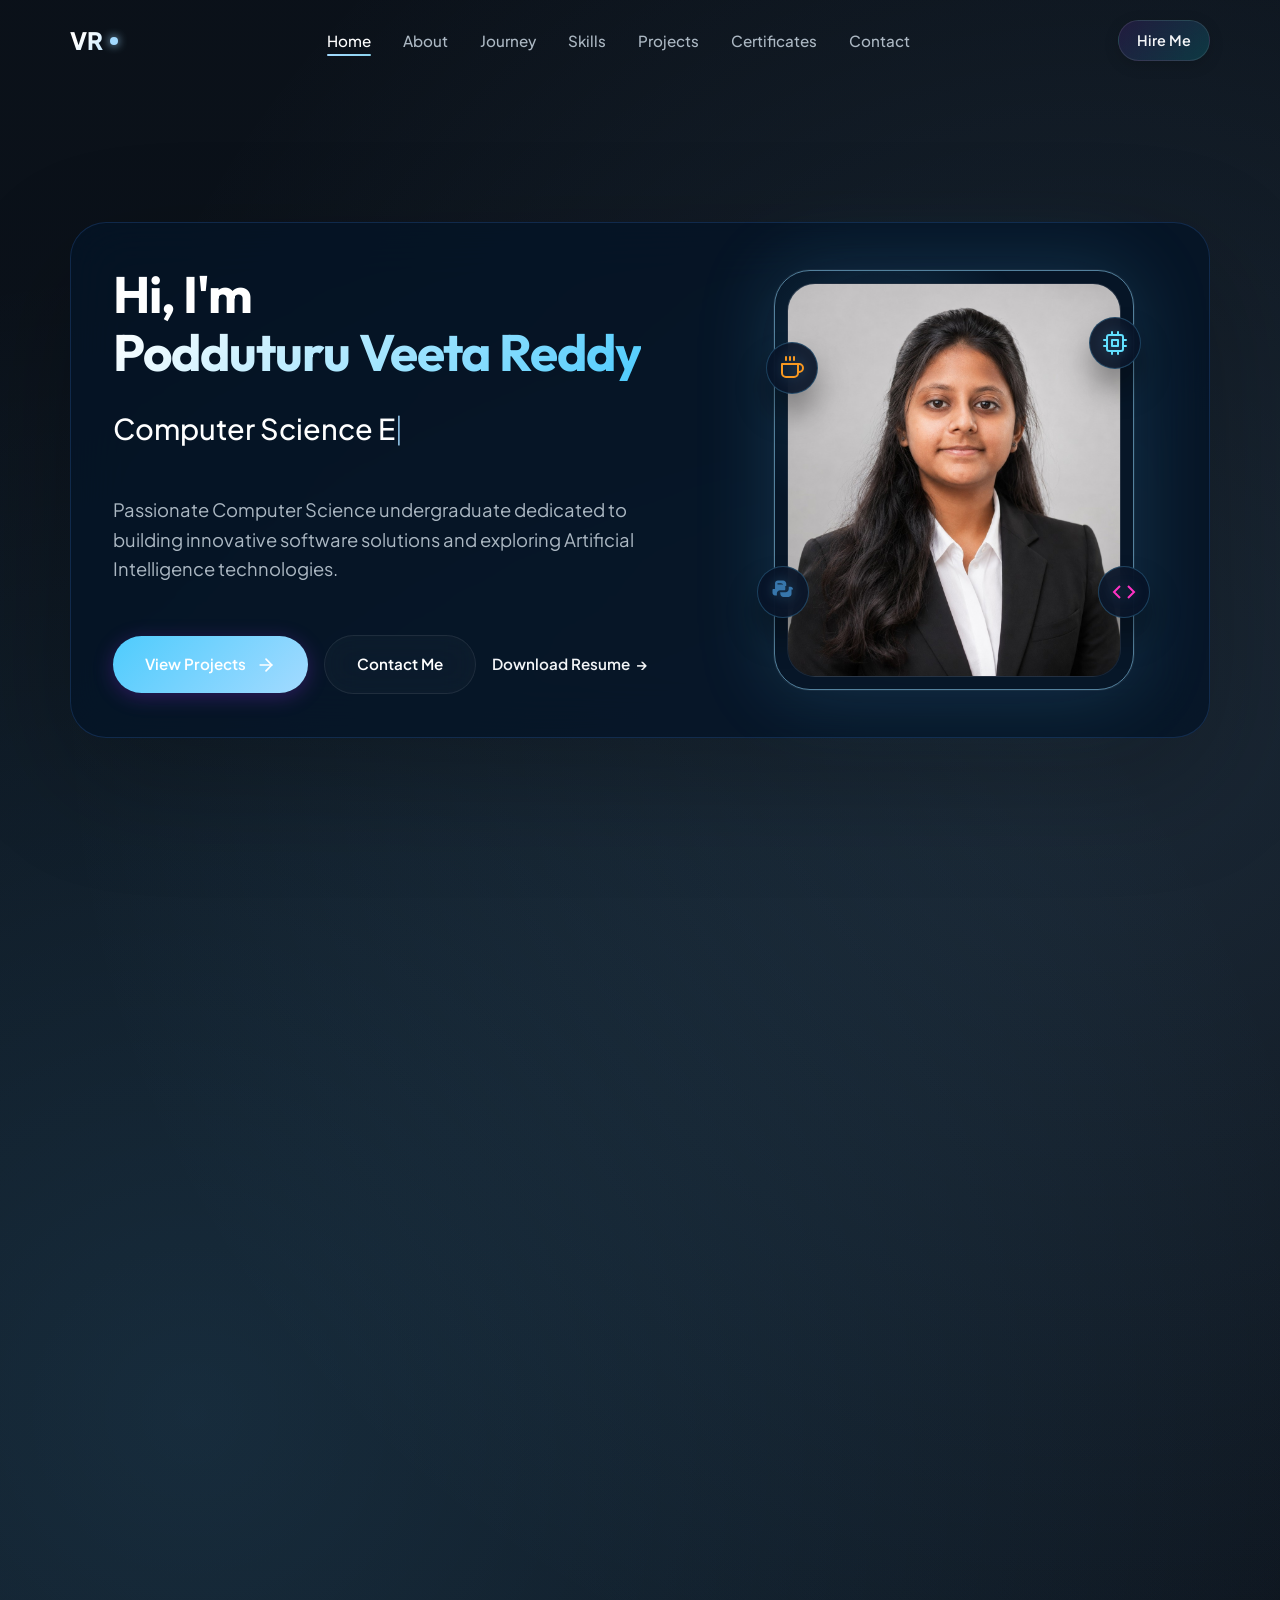
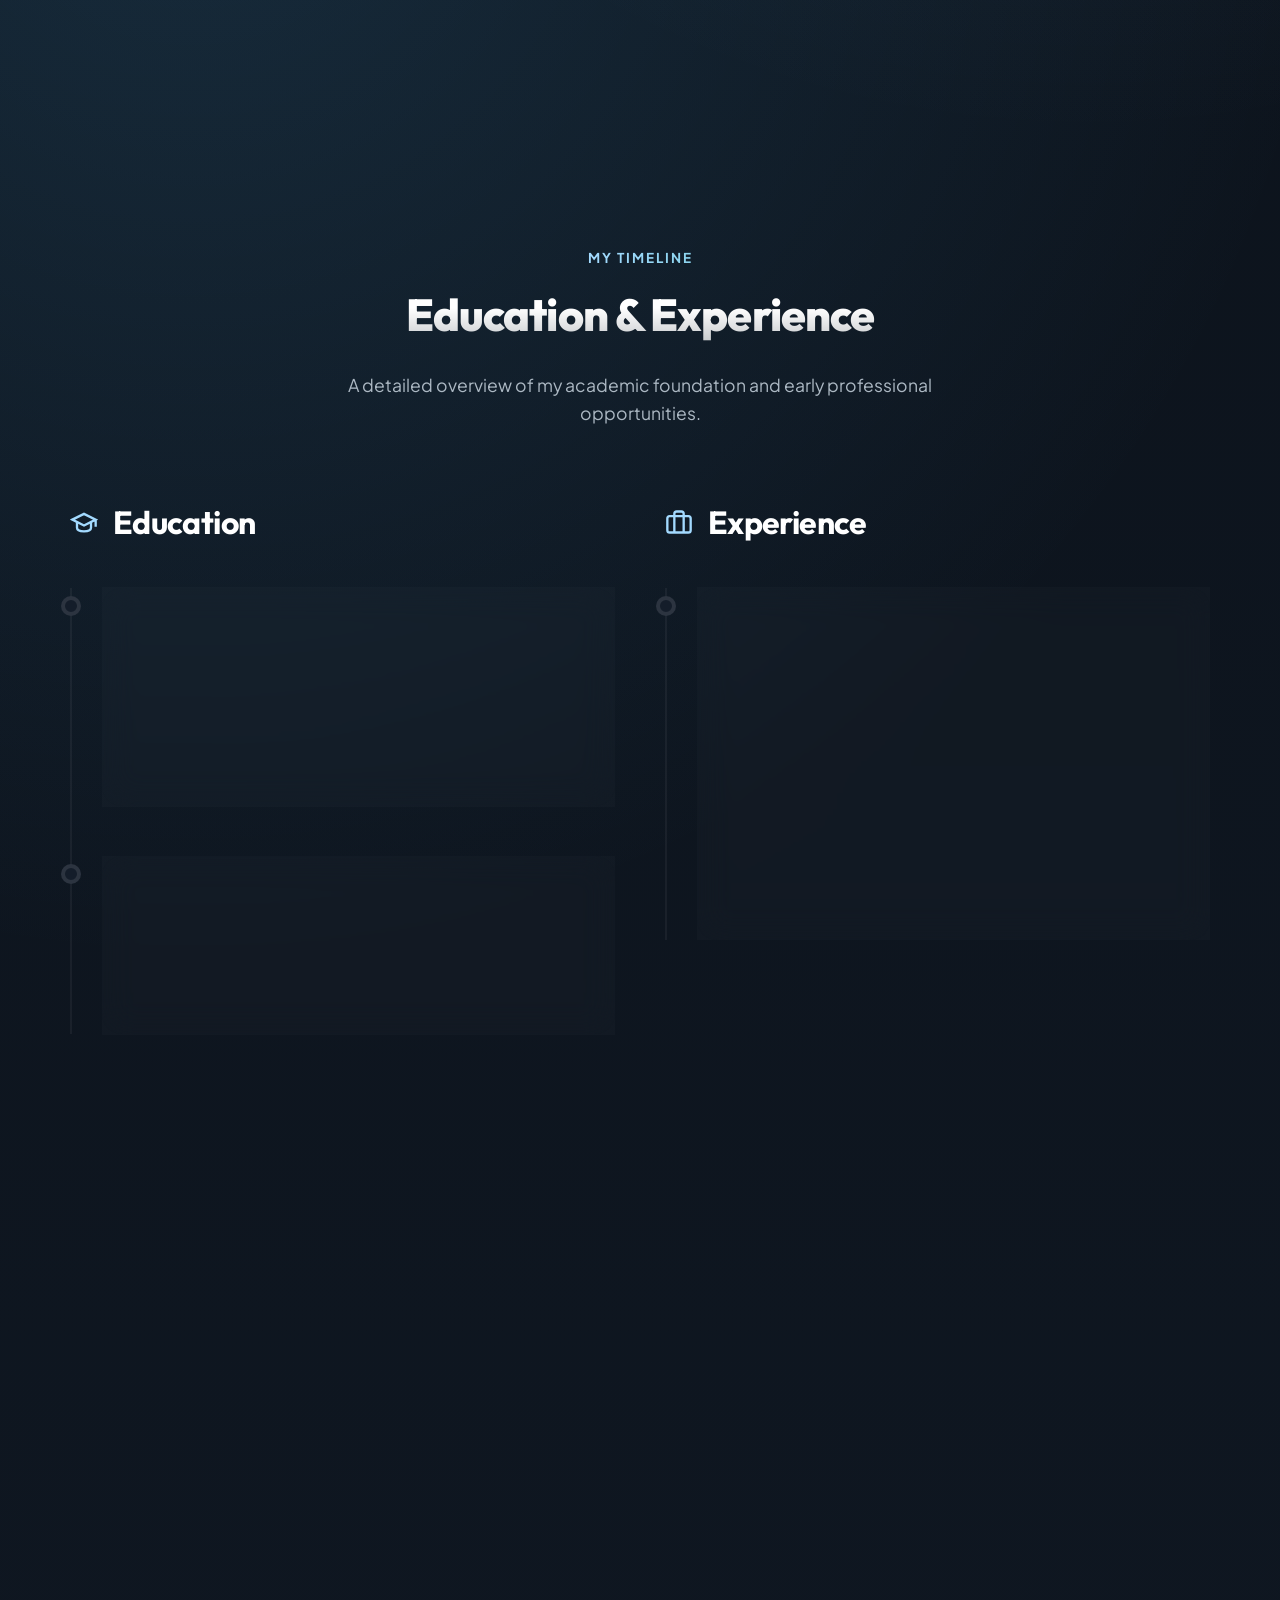
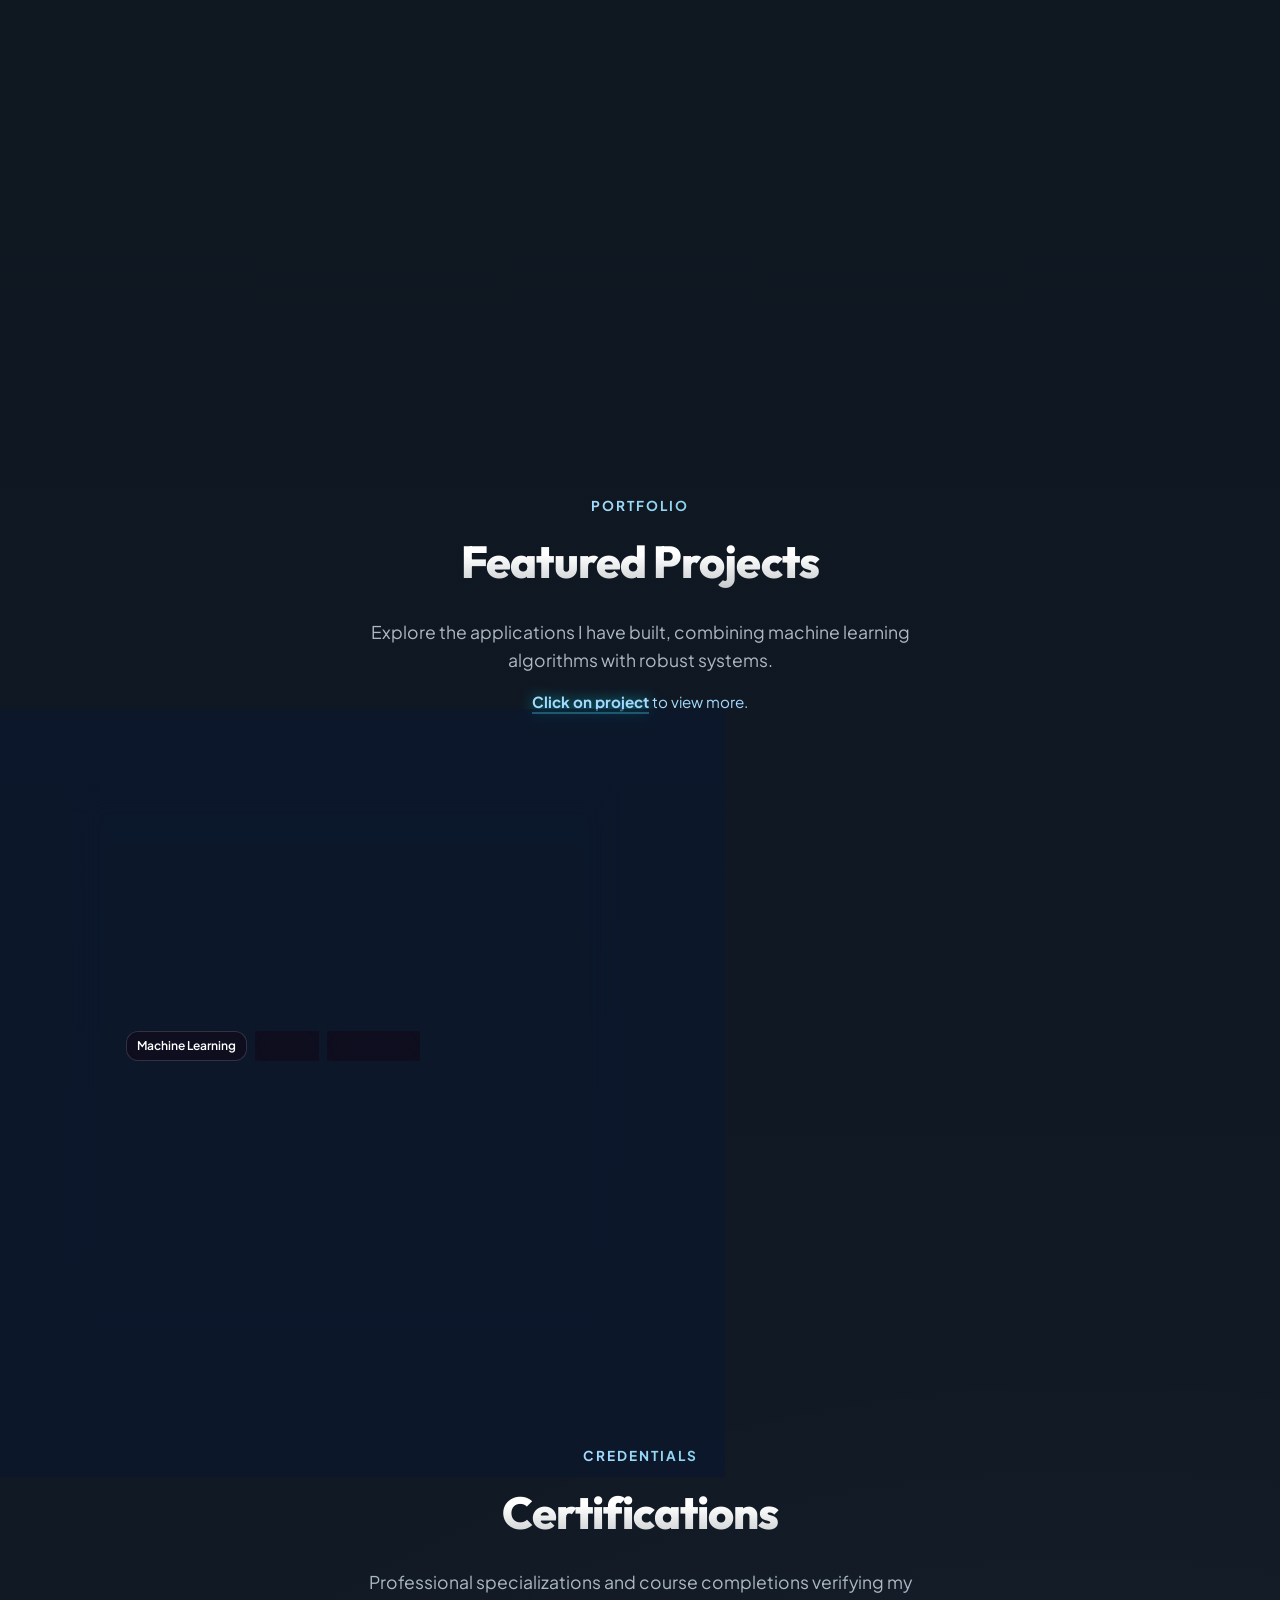
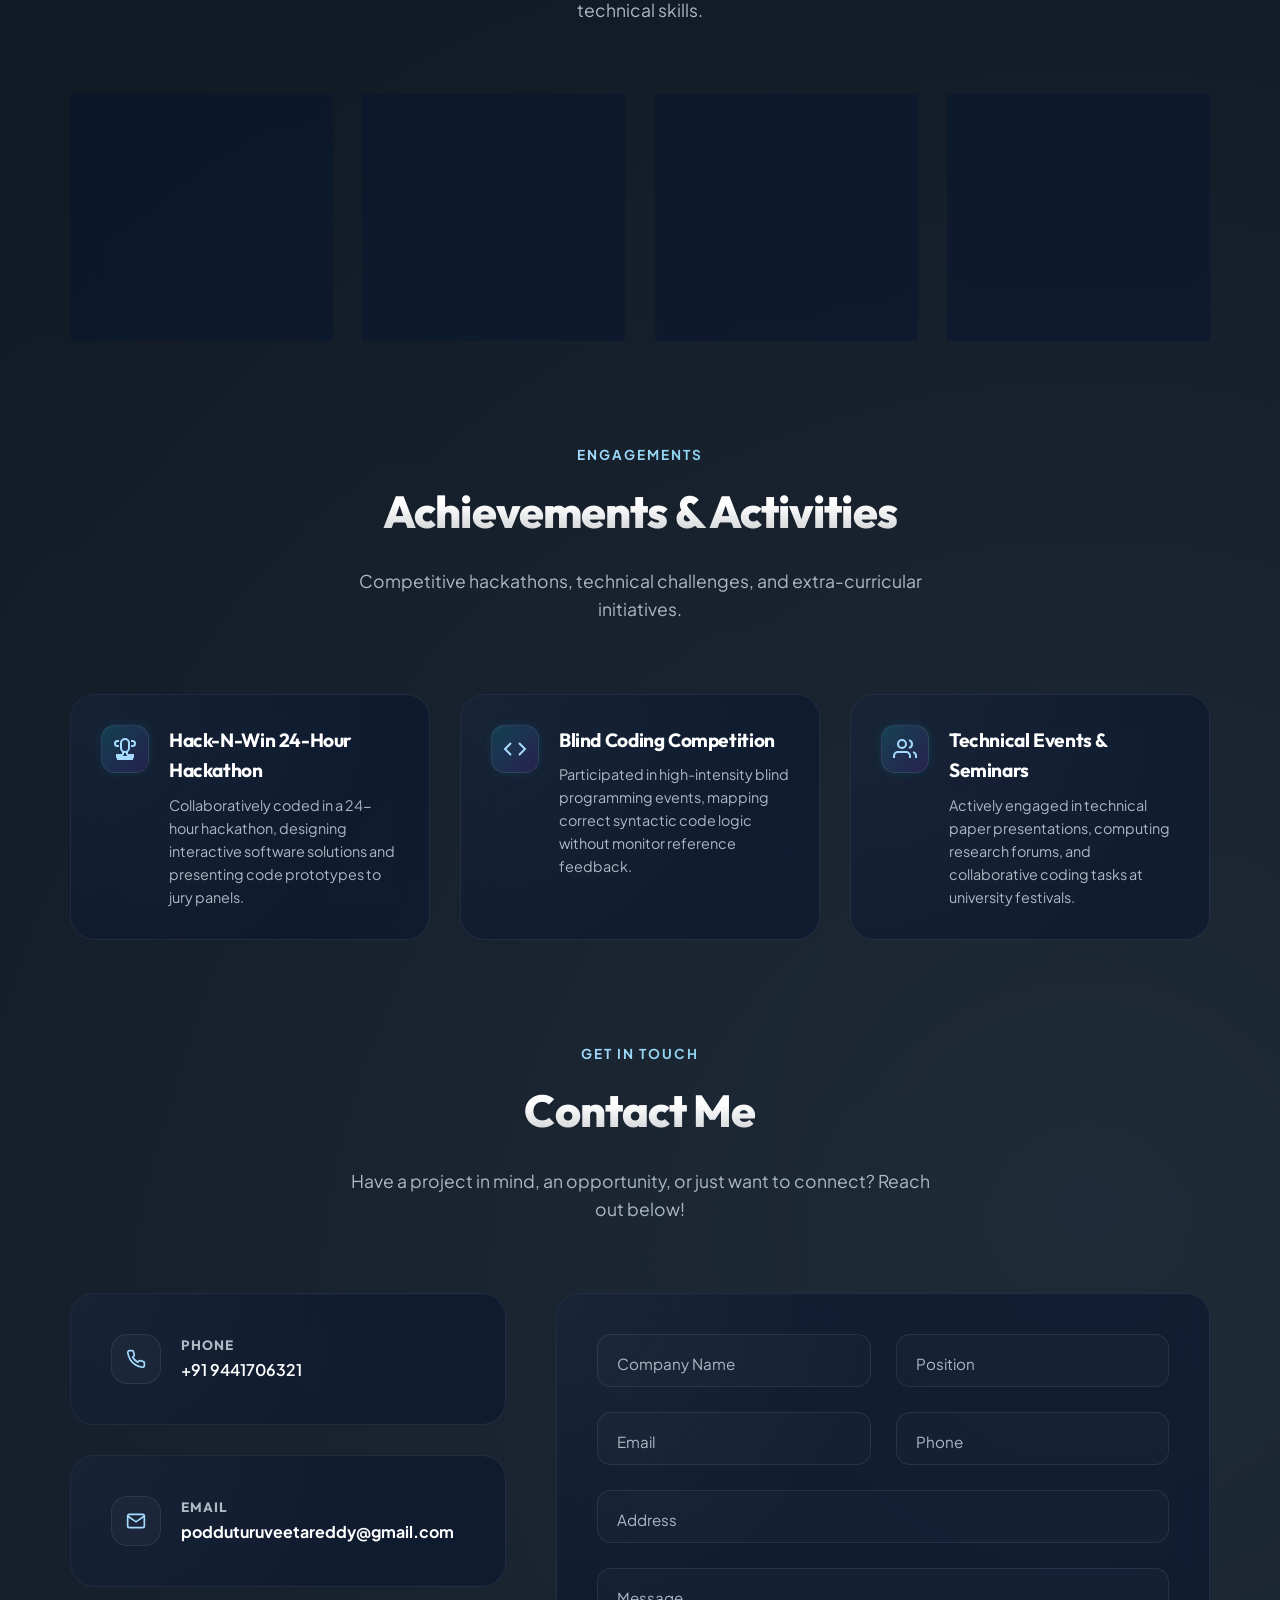
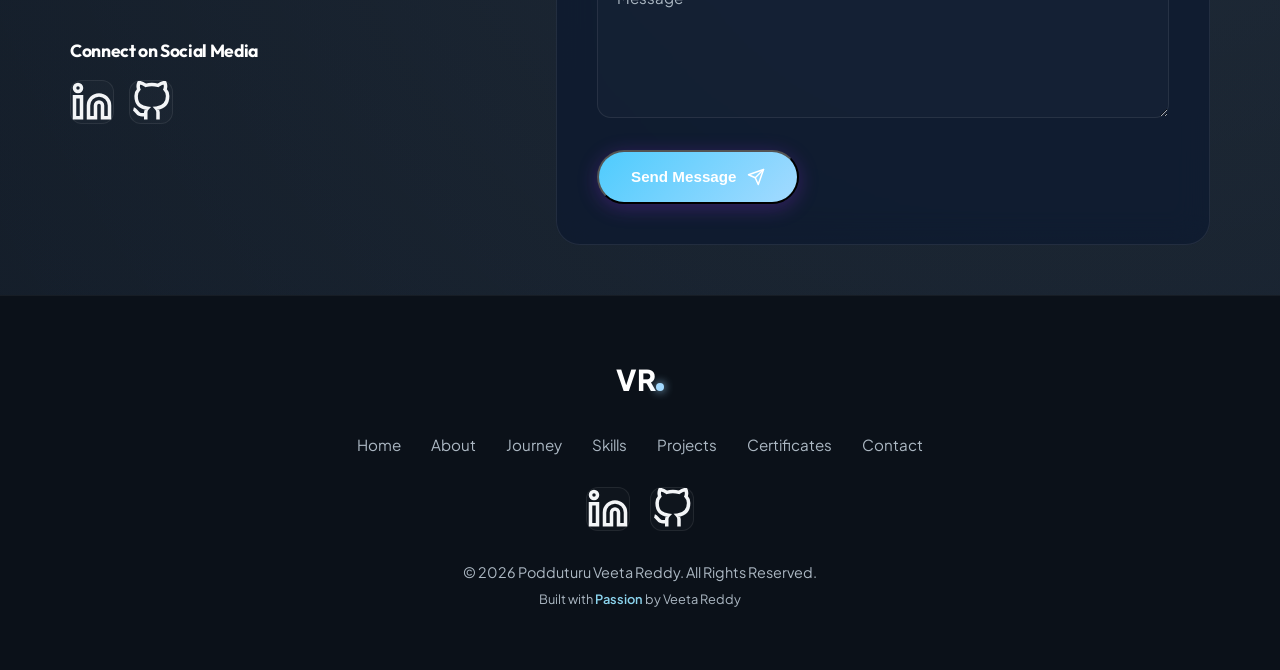
==== commit 299d5681: "Update portfolio content and resume download behavior" ====
--- a/index.html
+++ b/index.html
@@ -103,7 +103,7 @@
                 Contact Me
               </a>
               <a href="assets/Veeta_Reddy_Resume.pdf" class="btn-text" id="resume-download"
-                download="Veeta_Reddy_Resume.pdf" aria-label="Download Podduturu Veeta Reddy's Resume PDF">
+                download="podduturu_veeta_reddy-resume.pdf" aria-label="Download Podduturu Veeta Reddy's Resume PDF">
                 Download Resume
                 <span aria-hidden="true">→</span>
               </a>
@@ -190,68 +190,11 @@
               frontends. My current focus is specializing in Artificial Intelligence and Machine Learning algorithms.
             </p>
 
-            <div class="about-interests-grid">
-              <div class="interest-item">
-                <div class="interest-icon" aria-hidden="true">
-                  <svg viewBox="0 0 24 24" fill="none" stroke="currentColor" stroke-width="2">
-                    <path
-                      d="M21 16V8a2 2 0 0 0-1-1.73l-7-4a2 2 0 0 0-2 0l-7 4A2 2 0 0 0 3 8v8a2 2 0 0 0 1 1.73l7 4a2 2 0 0 0 2 0l7-4A2 2 0 0 0 21 16z" />
-                    <polyline points="3.27 6.96 12 12.01 20.73 6.96" />
-                    <line x1="12" y1="22.08" x2="12" y2="12" />
-                  </svg>
-                </div>
-                <div class="interest-info">
-                  <h4>Software Dev</h4>
-                  <p>Clean, maintainable codebases</p>
-                </div>
-              </div>
-
-              <div class="interest-item">
-                <div class="interest-icon" aria-hidden="true">
-                  <svg viewBox="0 0 24 24" fill="none" stroke="currentColor" stroke-width="2">
-                    <circle cx="12" cy="12" r="10" />
-                    <path
-                      d="M12 2a15.3 15.3 0 0 1 4 10 15.3 15.3 0 0 1-4 10 15.3 15.3 0 0 1-4-10 15.3 15.3 0 0 1 4-10z" />
-                    <path d="M2 12h20" />
-                  </svg>
-                </div>
-                <div class="interest-info">
-                  <h4>AI & ML</h4>
-                  <p>Neural networks & predictions</p>
-                </div>
-              </div>
-
-              <div class="interest-item">
-                <div class="interest-icon" aria-hidden="true">
-                  <svg viewBox="0 0 24 24" fill="none" stroke="currentColor" stroke-width="2">
-                    <path d="M12 20h9" />
-                    <path d="M16.5 3.5a2.121 2.121 0 0 1 3 3L7 19l-4 1 1-4L16.5 3.5z" />
-                  </svg>
-                </div>
-                <div class="interest-info">
-                  <h4>Problem Solving</h4>
-                  <p>Algorithms & competitive coding</p>
-                </div>
-              </div>
-
-              <div class="interest-item">
-                <div class="interest-icon" aria-hidden="true">
-                  <svg viewBox="0 0 24 24" fill="none" stroke="currentColor" stroke-width="2">
-                    <path d="M4 15s1-1 4-1 5 2 8 2 4-1 4-1V3s-1 1-4 1-5-2-8-2-4 1-4 1z" />
-                    <line x1="4" y1="22" x2="4" y2="15" />
-                  </svg>
-                </div>
-                <div class="interest-info">
-                  <h4>Innovation</h4>
-                  <p>Building real-world systems</p>
-                </div>
-              </div>
-            </div>
           </div>
 
           <div class="stats-panel reveal reveal-delay-2">
             <div class="stat-card">
-              <div class="stat-num" data-val="7.8">0</div>
+              <div class="stat-num" data-val="8.1">0</div>
               <div class="stat-label">B.Tech CGPA</div>
             </div>
 
@@ -312,9 +255,8 @@
                     <span class="timeline-date">2023 - 2027</span>
                   </div>
                   <div class="timeline-body">
-                    <p>Focusing on Core Computer Science principles including Data Structures, Algorithms, Database
-                      Management Systems, Software Engineering, and Artificial Intelligence.</p>
-                    <div class="timeline-grade">Expected CGPA: <span>7.8 / 10</span></div>
+                    
+                    <div class="timeline-grade">Expected CGPA: <span>8.1 / 10</span></div>
                   </div>
                 </div>
               </div>
@@ -330,7 +272,6 @@
                     <span class="timeline-date">2021 - 2023</span>
                   </div>
                   <div class="timeline-body">
-                    <p>MPC Stream (Mathematics, Physics, Chemistry). Strong analytical and logical reasoning focus.</p>
                     <div class="timeline-grade">Final Score: <span>9.2 / 10 GPA</span></div>
                   </div>
                 </div>
@@ -402,49 +343,28 @@
                 <polyline points="16 18 22 12 16 6" />
                 <polyline points="8 6 2 12 8 18" />
               </svg>
-              <h3>Core Tech</h3>
-            </div>
-
-            <div class="skills-list">
-              <div class="skill-item">
-                <div class="skill-info">
-                  <span class="skill-name">Java</span>
-                  <span class="skill-percentage">80%</span>
-                </div>
-                <div class="skill-progress-bg">
-                  <div class="skill-progress-bar" data-width="80%"></div>
-                </div>
-              </div>
-
-              <div class="skill-item">
-                <div class="skill-info">
-                  <span class="skill-name">Python</span>
-                  <span class="skill-percentage">75%</span>
-                </div>
-                <div class="skill-progress-bg">
-                  <div class="skill-progress-bar" data-width="75%"></div>
-                </div>
-              </div>
-
-              <div class="skill-item">
-                <div class="skill-info">
-                  <span class="skill-name">C Programming</span>
-                  <span class="skill-percentage">70%</span>
-                </div>
-                <div class="skill-progress-bg">
-                  <div class="skill-progress-bar" data-width="70%"></div>
-                </div>
-              </div>
-
-              <div class="skill-item">
-                <div class="skill-info">
-                  <span class="skill-name">MySQL</span>
-                  <span class="skill-percentage">75%</span>
-                </div>
-                <div class="skill-progress-bg">
-                  <div class="skill-progress-bar" data-width="75%"></div>
-                </div>
-              </div>
+              <div>
+                <h3>Core Tech</h3>
+              </div>
+            </div>
+
+            <div class="skills-list skill-chips-grid">
+              <span class="skill-chip">
+                <span class="skill-chip-icon" aria-hidden="true">☕</span>
+                Java
+              </span>
+              <span class="skill-chip">
+                <span class="skill-chip-icon" aria-hidden="true">🐍</span>
+                Python
+              </span>
+              <span class="skill-chip">
+                <span class="skill-chip-icon" aria-hidden="true">⚙️</span>
+                C Programming
+              </span>
+              <span class="skill-chip">
+                <span class="skill-chip-icon" aria-hidden="true">🐬</span>
+                MySQL
+              </span>
             </div>
           </div>
 
@@ -456,39 +376,24 @@
                 <path d="M12 2a15.3 15.3 0 0 1 4 10 15.3 15.3 0 0 1-4 10 15.3 15.3 0 0 1-4-10 15.3 15.3 0 0 1 4-10z" />
                 <path d="M2 12h20" />
               </svg>
-              <h3>Web Stack</h3>
-            </div>
-
-            <div class="skills-list">
-              <div class="skill-item">
-                <div class="skill-info">
-                  <span class="skill-name">HTML5 / Semantic Markup</span>
-                  <span class="skill-percentage">90%</span>
-                </div>
-                <div class="skill-progress-bg">
-                  <div class="skill-progress-bar" data-width="90%"></div>
-                </div>
-              </div>
-
-              <div class="skill-item">
-                <div class="skill-info">
-                  <span class="skill-name">CSS3 & Layouts (Flex/Grid)</span>
-                  <span class="skill-percentage">85%</span>
-                </div>
-                <div class="skill-progress-bg">
-                  <div class="skill-progress-bar" data-width="85%"></div>
-                </div>
-              </div>
-
-              <div class="skill-item">
-                <div class="skill-info">
-                  <span class="skill-name">JavaScript (ES6+)</span>
-                  <span class="skill-percentage">80%</span>
-                </div>
-                <div class="skill-progress-bg">
-                  <div class="skill-progress-bar" data-width="80%"></div>
-                </div>
-              </div>
+              <div>
+                <h3>Web Flow</h3>
+              </div>
+            </div>
+
+            <div class="skills-list skill-chips-grid">
+              <span class="skill-chip">
+                <span class="skill-chip-icon" aria-hidden="true">📄</span>
+                HTML5
+              </span>
+              <span class="skill-chip">
+                <span class="skill-chip-icon" aria-hidden="true">🎨</span>
+                CSS3 & Grid
+              </span>
+              <span class="skill-chip">
+                <span class="skill-chip-icon" aria-hidden="true">⚡</span>
+                JavaScript ES6+
+              </span>
             </div>
           </div>
 
@@ -500,28 +405,34 @@
                 <line x1="9" y1="3" x2="9" y2="21" />
                 <line x1="15" y1="3" x2="15" y2="21" />
               </svg>
-              <h3>Tools & Core Skills</h3>
-            </div>
-
-            <div class="skills-list" style="justify-content: space-around;">
               <div>
-                <h4 style="font-size: 0.95rem; margin-bottom: 12px; color: var(--text-light)">Development Tools</h4>
+                <h3>Delivery Kit</h3>
+              </div>
+            </div>
+
+            <div class="skills-list skill-chip-columns">
+              <div class="skill-category">
+                <h4>Development Tools</h4>
                 <div class="skills-badges">
-                  <span class="skill-badge">Git</span>
-                  <span class="skill-badge">GitHub</span>
-                  <span class="skill-badge">VS Code</span>
-                  <span class="skill-badge">Google Colab</span>
+                  <span class="skill-chip">
+                    <span class="skill-chip-icon" aria-hidden="true">🌿</span>
+                    Git
+                  </span>
+                  <span class="skill-chip">
+                    <span class="skill-chip-icon" aria-hidden="true">🐙</span>
+                    GitHub
+                  </span>
+                  <span class="skill-chip">
+                    <span class="skill-chip-icon" aria-hidden="true">🖥️</span>
+                    VS Code
+                  </span>
+                  <span class="skill-chip">
+                    <span class="skill-chip-icon" aria-hidden="true">☁️</span>
+                    Google Colab
+                  </span>
                 </div>
               </div>
 
-              <div style="margin-top: 20px;">
-                <h4 style="font-size: 0.95rem; margin-bottom: 12px; color: var(--text-light)">Soft Skills</h4>
-                <div class="skills-badges">
-                  <span class="skill-badge">Problem Solving</span>
-                  <span class="skill-badge">Communication</span>
-                  <span class="skill-badge">Teamwork</span>
-                </div>
-              </div>
             </div>
           </div>
 
@@ -538,6 +449,7 @@
           <h2 class="section-title">Featured Projects</h2>
           <div class="section-desc">Explore the applications I have built, combining machine learning algorithms with
             robust systems.</div>
+          <p class="project-instruction"><span class="project-instruction-action">Click on project</span> to view more.</p>
         </div>
 
         <div class="projects-grid">
@@ -555,16 +467,14 @@
               </div>
             </div>
 
-            <h3>Multi-Stream Feature Fusion Traffic Prediction</h3>
+            <h3>Traffic Prediction AI</h3>
             <p class="project-desc">
-              An advanced AI system engineered to forecast urban traffic congestion patterns. It employs feature fusion
-              architecture to combine multiple streams of real-time data, optimizing transportation scheduling.
+              A traffic forecasting system that fuses multiple data streams to predict congestion and improve routing.
             </p>
 
             <ul class="project-features" aria-label="Key project features">
-              <li>Engineered a custom multi-stream feature extraction architecture.</li>
-              <li>Executed comprehensive data preprocessing and feature scaling pipelines.</li>
-              <li>Achieved enhanced predictive accuracy via meticulous model evaluation loops.</li>
+              <li>Built a fused data pipeline for real-time traffic insights.</li>
+              <li>Improved prediction accuracy with advanced model tuning.</li>
             </ul>
           </div>
 
@@ -582,16 +492,14 @@
               </div>
             </div>
 
-            <h3>Vehicle Emission Detection and Alert System</h3>
+            <h3>Emission Alert System</h3>
             <p class="project-desc">
-              A comprehensive pollution monitoring application designed to detect, track, and alert stakeholders on
-              vehicular emission metrics, facilitating green logistics compliance.
+              A pollution monitoring tool that detects emission spikes and delivers timely alerts for safer operations.
             </p>
 
             <ul class="project-features" aria-label="Key project features">
-              <li>Benchmarked Random Forest, KNN, Linear Regression, and XGBoost models.</li>
-              <li>Successfully predicted exhaust emission levels with precise metric reports.</li>
-              <li>Designed instant warning and email/SMS automated warning alert thresholds.</li>
+              <li>Implemented ML models for emission classification and threshold alerts.</li>
+              <li>Delivered automated notifications for real-time environmental safety.</li>
             </ul>
           </div>
 
@@ -624,7 +532,7 @@
           </a>
 
           <!-- Cert 2 -->
-          <a href="assets/Veeta%20IBM%20Certificate.pdf" target="_blank" rel="noopener noreferrer" class="glass-card cert-card reveal reveal-delay-1 cert-link">
+          <a href="assets/Screenshot%202026-06-04%20010802.png" target="_blank" rel="noopener noreferrer" class="glass-card cert-card reveal reveal-delay-1 cert-link">
             <div class="cert-icon" aria-hidden="true">
               <svg viewBox="0 0 24 24" fill="none" stroke="currentColor" stroke-width="2">
                 <polygon points="12 2 2 7 12 12 22 7 12 2" />
@@ -632,7 +540,7 @@
                 <polyline points="2 12 12 17 22 12" />
               </svg>
             </div>
-            <h3>Build Your Own Generative AI Model</h3>
+            <h3>NxtWave AI Certification</h3>
             <span class="cert-org">NxtWave (AI for Students)</span>
           </a>
 
@@ -773,7 +681,7 @@
             <div class="contact-socials-wrapper">
               <h3>Connect on Social Media</h3>
               <div class="social-buttons">
-                <a href="https://linkedin.com" target="_blank" rel="noopener noreferrer" class="social-btn"
+                <a href="https://www.linkedin.com/in/veeta-reddy-podduturu-799257349/" target="_blank" rel="noopener noreferrer" class="social-btn"
                   aria-label="LinkedIn Profile">
                   <svg viewBox="0 0 24 24" fill="none" stroke="currentColor" stroke-width="2" aria-hidden="true">
                     <path d="M16 8a6 6 0 0 1 6 6v7h-4v-7a2 2 0 0 0-2-2 2 2 0 0 0-2 2v7h-4v-7a6 6 0 0 1 6-6z" />
@@ -781,7 +689,7 @@
                     <circle cx="4" cy="4" r="2" />
                   </svg>
                 </a>
-                <a href="https://github.com/PodduturuVeetaReddy" target="_blank" rel="noopener noreferrer"
+                <a href="https://github.com/veeta03" target="_blank" rel="noopener noreferrer"
                   class="social-btn" aria-label="GitHub Profile">
                   <svg viewBox="0 0 24 24" fill="none" stroke="currentColor" stroke-width="2" aria-hidden="true">
                     <path
@@ -875,7 +783,7 @@
         </nav>
 
         <div class="footer-socials">
-          <a href="https://linkedin.com" target="_blank" rel="noopener noreferrer" class="social-btn"
+          <a href="https://www.linkedin.com/in/veeta-reddy-podduturu-799257349/" target="_blank" rel="noopener noreferrer" class="social-btn"
             aria-label="LinkedIn">
             <svg viewBox="0 0 24 24" fill="none" stroke="currentColor" stroke-width="2" aria-hidden="true">
               <path d="M16 8a6 6 0 0 1 6 6v7h-4v-7a2 2 0 0 0-2-2 2 2 0 0 0-2 2v7h-4v-7a6 6 0 0 1 6-6z" />
@@ -883,7 +791,7 @@
               <circle cx="4" cy="4" r="2" />
             </svg>
           </a>
-          <a href="https://github.com/PodduturuVeetaReddy" target="_blank" rel="noopener noreferrer" class="social-btn"
+          <a href="https://github.com/veeta03" target="_blank" rel="noopener noreferrer" class="social-btn"
             aria-label="GitHub">
             <svg viewBox="0 0 24 24" fill="none" stroke="currentColor" stroke-width="2" aria-hidden="true">
               <path
--- a/style.css
+++ b/style.css
@@ -1044,8 +1044,8 @@
 /* 4. Skills Section */
 .skills-grid {
   display: grid;
-  grid-template-columns: repeat(auto-fit, minmax(320px, 1fr));
-  gap: 30px;
+  grid-template-columns: repeat(auto-fit, minmax(260px, 1fr));
+  gap: 20px;
 }
 
 .skills-card {
@@ -1057,10 +1057,10 @@
 .skills-card-header {
   display: flex;
   align-items: center;
-  gap: 15px;
-  margin-bottom: 30px;
+  gap: 12px;
+  margin-bottom: 18px;
   border-bottom: 1px solid rgba(255, 255, 255, 0.05);
-  padding-bottom: 15px;
+  padding-bottom: 12px;
 }
 
 .skills-card-header svg {
@@ -1076,7 +1076,7 @@
 .skills-list {
   display: flex;
   flex-direction: column;
-  gap: 20px;
+  gap: 14px;
   flex-grow: 1;
 }
 
@@ -1121,6 +1121,141 @@
   box-shadow: 0 0 10px rgba(0, 242, 254, 0.2);
 }
 
+.skills-card {
+  position: relative;
+  transition: transform 0.35s ease, box-shadow 0.35s ease;
+  overflow: hidden;
+}
+
+.skills-card:hover {
+  transform: translateY(-12px);
+  box-shadow: 0 25px 60px rgba(0, 0, 0, 0.22);
+}
+
+.skills-card::before {
+  content: "";
+  position: absolute;
+  inset: 0;
+  background: linear-gradient(160deg, rgba(255, 255, 255, 0.04), transparent 40%, rgba(255, 255, 255, 0.06) 70%);
+  pointer-events: none;
+}
+
+.skills-card::after {
+  content: "";
+  position: absolute;
+  inset: 0;
+  background: radial-gradient(circle at top left, rgba(255, 255, 255, 0.16), transparent 22%);
+  opacity: 0;
+  transform: scale(0.95);
+  transition: opacity 0.35s ease, transform 0.35s ease;
+  pointer-events: none;
+}
+
+.skills-card:hover::after {
+  opacity: 1;
+  transform: scale(1) translate(8px, 8px);
+}
+
+.skills-card:hover::before {
+  background: linear-gradient(160deg, rgba(255, 255, 255, 0.08), transparent 35%, rgba(255, 255, 255, 0.12) 65%);
+}
+
+.skills-card-header {
+  display: flex;
+  align-items: center;
+  gap: 12px;
+  margin-bottom: 16px;
+}
+
+.skills-card-header svg {
+  width: 28px;
+  height: 28px;
+  stroke: var(--primary);
+}
+
+.skills-list {
+  display: grid;
+  gap: 16px;
+}
+
+.skill-chips-grid {
+  display: grid;
+  grid-template-columns: repeat(auto-fit, minmax(180px, 1fr));
+  gap: 16px;
+}
+
+.skill-chip-columns {
+  display: grid;
+  grid-template-columns: 1fr;
+  gap: 20px;
+  align-items: start;
+  min-width: 0;
+}
+
+.skill-category {
+  display: grid;
+  gap: 20px;
+  min-width: 0;
+}
+
+.skill-category h4 {
+  margin-bottom: 0;
+  color: var(--text-light);
+  font-size: 0.95rem;
+  font-weight: 700;
+}
+
+.skill-chip {
+  display: flex;
+  align-items: center;
+  justify-content: flex-start;
+  gap: 16px;
+  width: 100%;
+  min-height: 68px;
+  padding: 16px 18px;
+  border-radius: 26px;
+  background: rgba(255, 255, 255, 0.045);
+  border: 2px solid rgba(255, 255, 255, 0.18);
+  color: var(--text-main);
+  font-weight: 700;
+  transition: transform 0.25s ease, background 0.25s ease, border-color 0.25s ease, box-shadow 0.3s ease;
+  cursor: default;
+  box-shadow: inset 0 0 0 rgba(255, 255, 255, 0.03);
+}
+
+.skill-chip:hover {
+  transform: translateY(-6px) scale(1.01);
+  background: rgba(0, 242, 254, 0.14);
+  border-color: rgba(0, 242, 254, 0.36);
+  box-shadow: 0 18px 34px rgba(0, 242, 254, 0.18);
+}
+
+.skill-chip-icon {
+  width: 56px;
+  height: 56px;
+  min-width: 56px;
+  display: inline-flex;
+  align-items: center;
+  justify-content: center;
+  border-radius: 50%;
+  background: linear-gradient(135deg, var(--primary), var(--secondary));
+  color: #fff;
+  font-size: 1.45rem;
+  font-weight: 800;
+  box-shadow: inset 0 -4px 14px rgba(0, 0, 0, 0.3);
+  transition: transform 0.25s ease, box-shadow 0.25s ease;
+}
+
+.skill-chip:hover .skill-chip-icon {
+  transform: scale(1.05);
+}
+
+.skills-card .skills-badges {
+  display: flex;
+  flex-direction: column;
+  gap: 16px;
+}
+
 .skills-grid .skills-card:nth-child(2) .skill-progress-bar {
   background: linear-gradient(90deg, var(--secondary), var(--accent));
 }
@@ -1130,9 +1265,8 @@
 }
 
 .skills-badges {
-  display: flex;
-  flex-wrap: wrap;
-  gap: 12px;
+  display: grid;
+  gap: 16px;
 }
 
 .skill-badge {
@@ -1160,11 +1294,50 @@
 /* 5. Projects Section */
 .projects-grid {
   display: grid;
-  grid-template-columns: repeat(auto-fit, minmax(480px, 1fr));
+  grid-template-columns: repeat(2, minmax(320px, 1fr));
+  justify-content: center;
   gap: 40px;
-}
-
-@media (max-width: 768px) {
+  width: 100%;
+}
+
+.project-instruction {
+  margin-top: 16px;
+  color: var(--text-muted);
+  font-size: 0.95rem;
+  text-align: center;
+  max-width: 680px;
+  margin-left: auto;
+  margin-right: auto;
+  transition: color 0.35s ease, text-shadow 0.35s ease;
+}
+
+.project-instruction-action {
+  color: var(--secondary);
+  font-weight: 700;
+  text-decoration: underline solid rgba(84, 234, 255, 0.8);
+  text-underline-offset: 4px;
+  text-decoration-thickness: 2px;
+}
+
+.project-instruction.highlight {
+  color: var(--secondary);
+  animation: instruction-glow 1.8s ease-in-out infinite alternate;
+}
+
+.project-instruction.highlight .project-instruction-action {
+  text-shadow: 0 0 14px rgba(0, 242, 254, 0.7);
+}
+
+@keyframes instruction-glow {
+  from {
+    text-shadow: 0 0 0 rgba(0, 242, 254, 0);
+  }
+  to {
+    text-shadow: 0 0 22px rgba(0, 242, 254, 0.6);
+  }
+}
+
+@media (max-width: 1024px) {
   .projects-grid {
     grid-template-columns: 1fr;
   }
@@ -1174,6 +1347,9 @@
   display: flex;
   flex-direction: column;
   height: 100%;
+  width: 100%;
+  max-width: 760px;
+  cursor: pointer;
 }
 
 .project-img-wrapper {
@@ -1260,6 +1436,15 @@
   color: var(--text-main);
 }
 
+.project-card.hidden-card {
+  display: none;
+}
+
+.project-card.revealed-card {
+  border: 1px solid rgba(0, 242, 254, 0.18);
+  box-shadow: 0 30px 70px rgba(0, 242, 254, 0.12);
+}
+
 .project-features li::before {
   content: '✔';
   position: absolute;
@@ -1385,6 +1570,15 @@
   display: flex;
   align-items: center;
   gap: 20px;
+  cursor: pointer;
+  transition: transform 0.35s ease, border-color 0.35s ease, box-shadow 0.35s ease, background 0.35s ease;
+}
+
+.contact-card:hover {
+  transform: translateY(-5px);
+  border-color: var(--card-border-glow);
+  box-shadow: 0 20px 40px rgba(10, 5, 25, 0.5), 0 0 30px var(--primary-glow);
+  background: rgba(255, 255, 255, 0.08);
 }
 
 .contact-icon-box {
@@ -1409,6 +1603,17 @@
 .contact-icon-box svg {
   width: 20px;
   height: 20px;
+}
+
+.email-link {
+  color: var(--text-light);
+  font-weight: 700;
+  transition: color 0.25s ease, text-decoration-color 0.25s ease;
+}
+
+.email-link:hover {
+  color: var(--secondary);
+  text-decoration: underline;
 }
 
 .contact-details h4 {
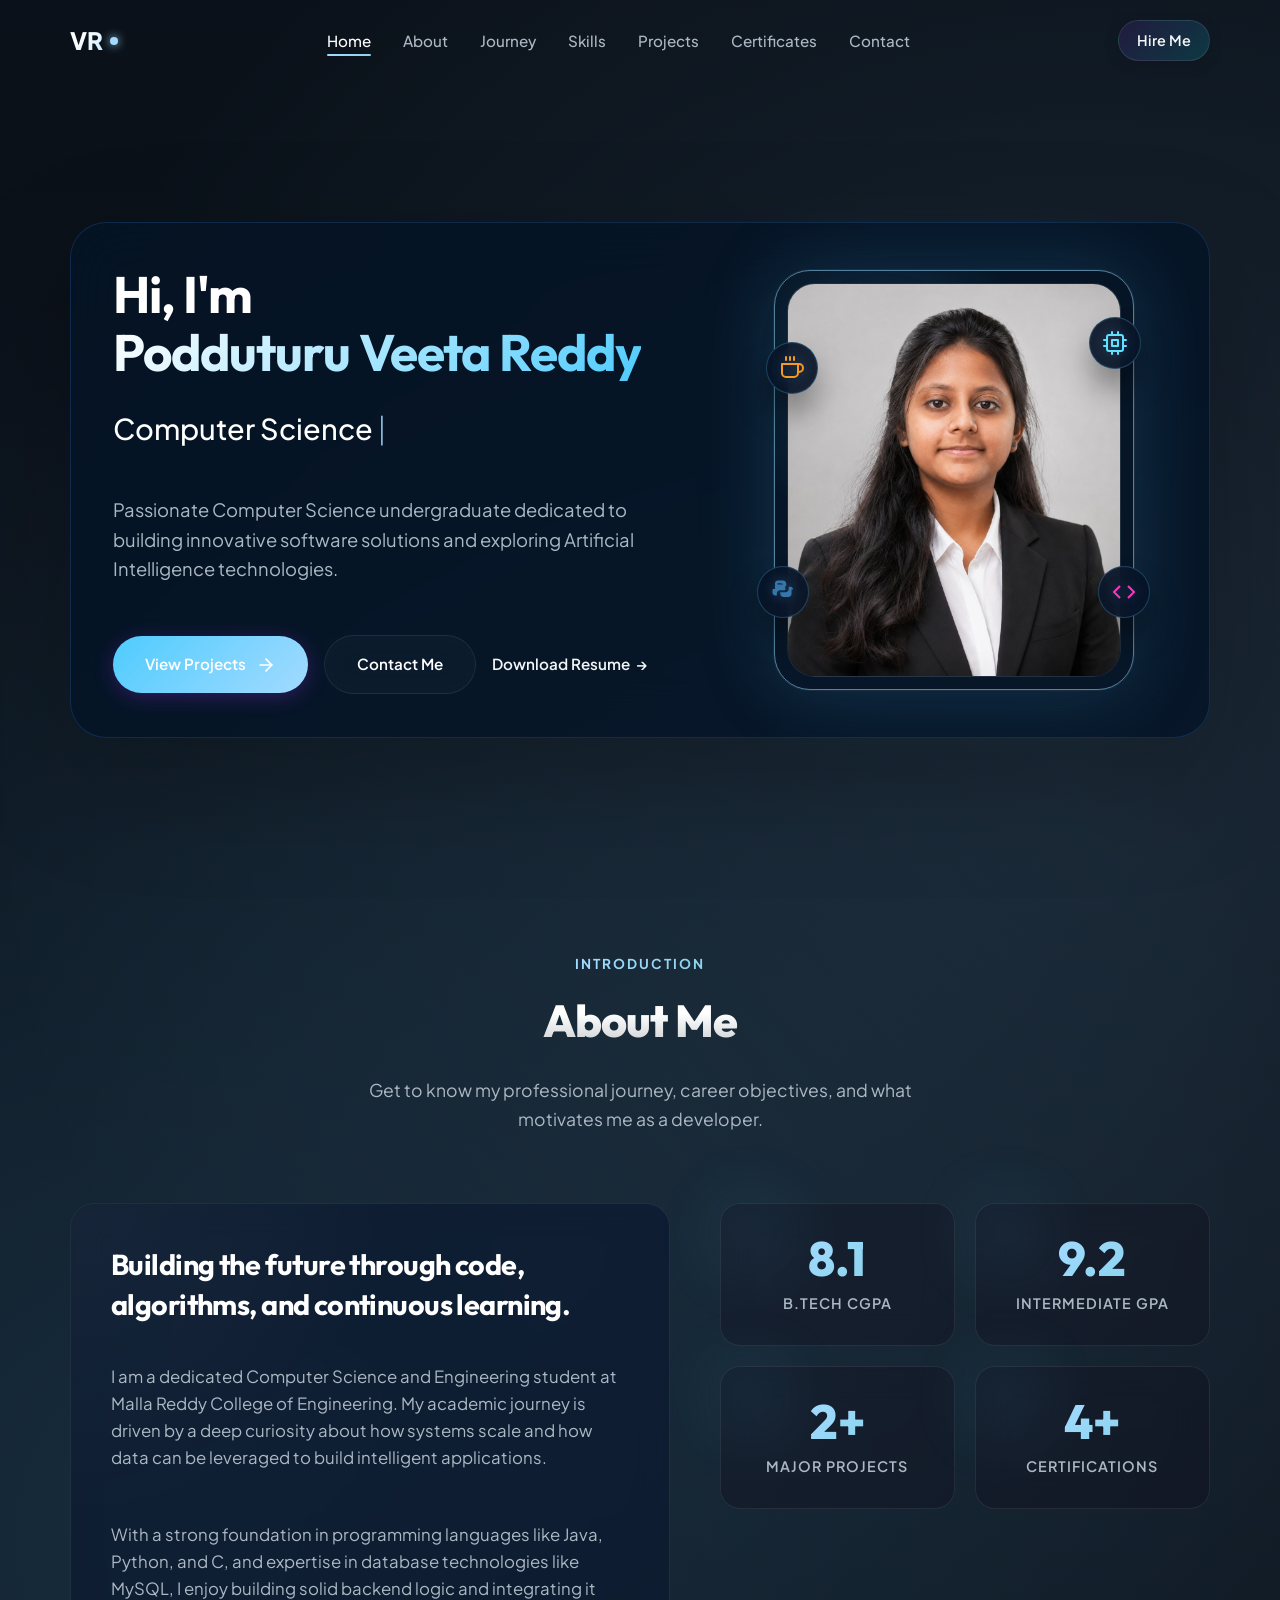
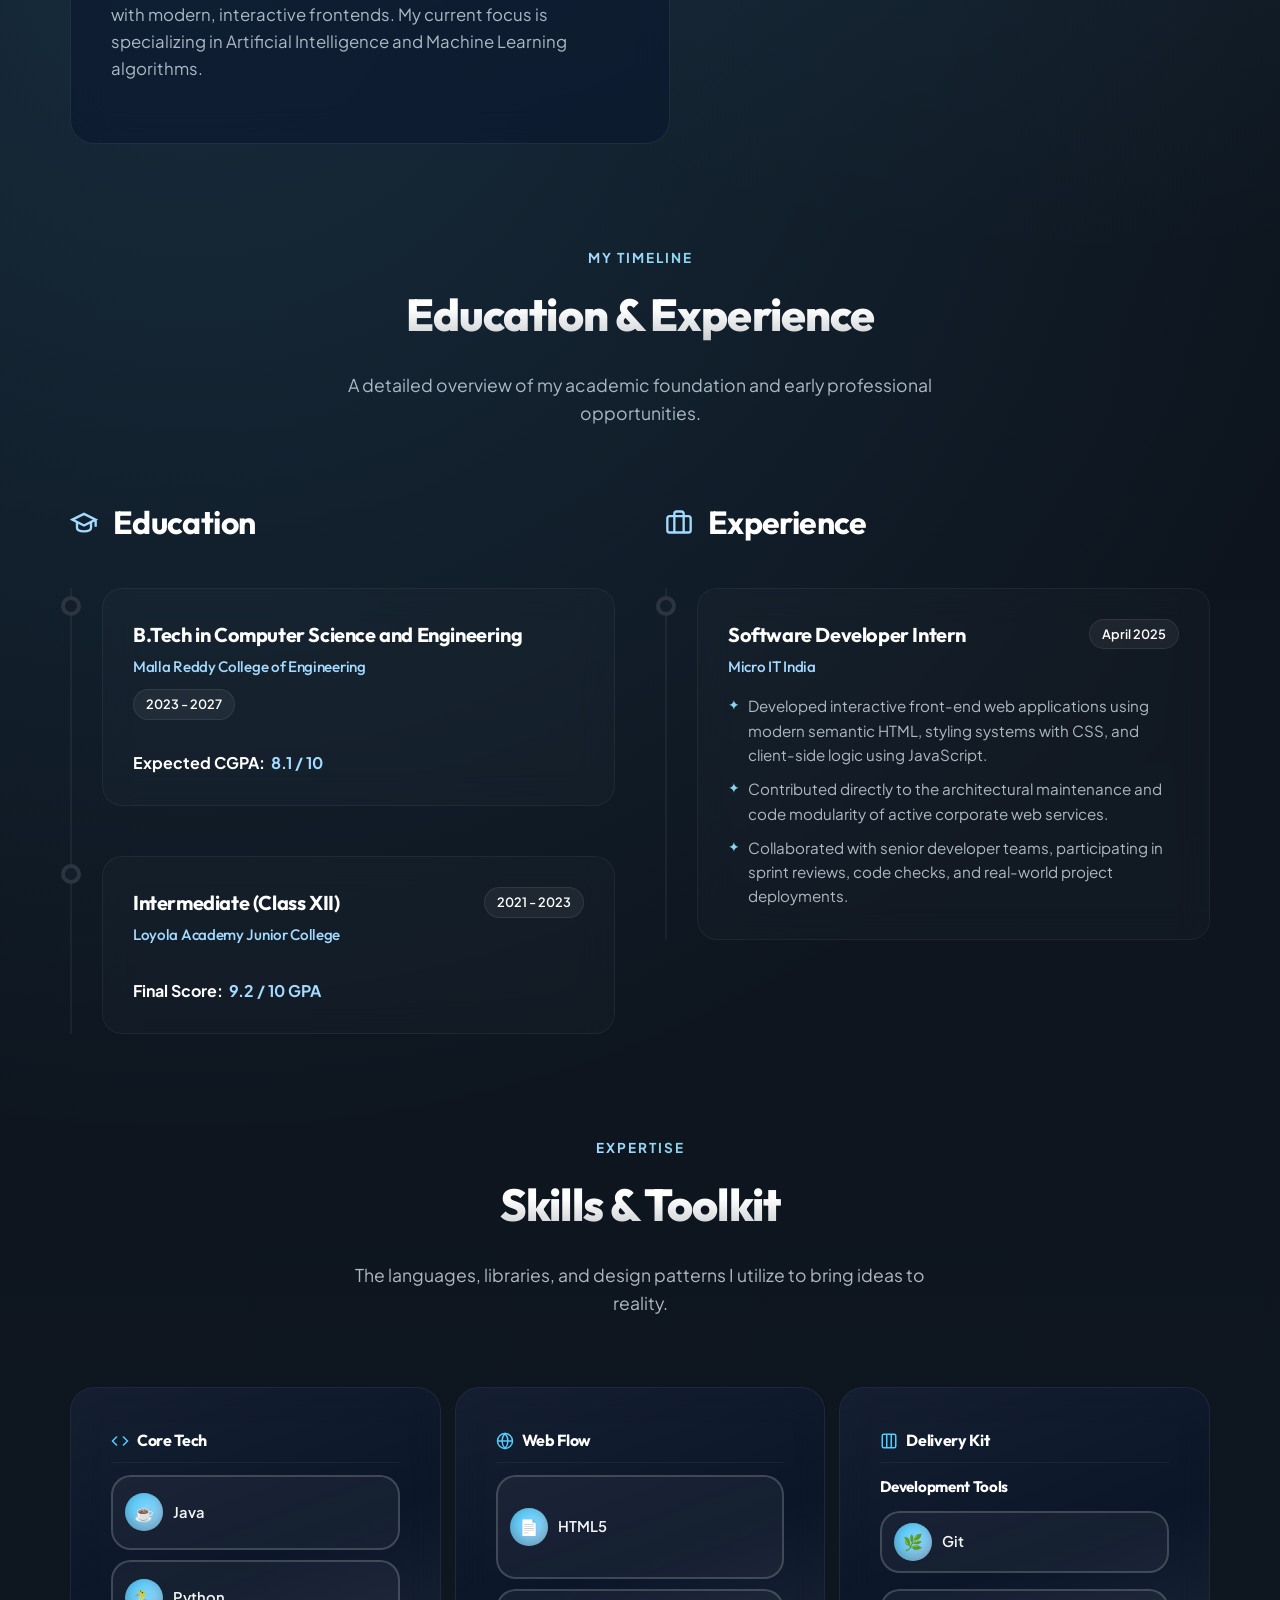
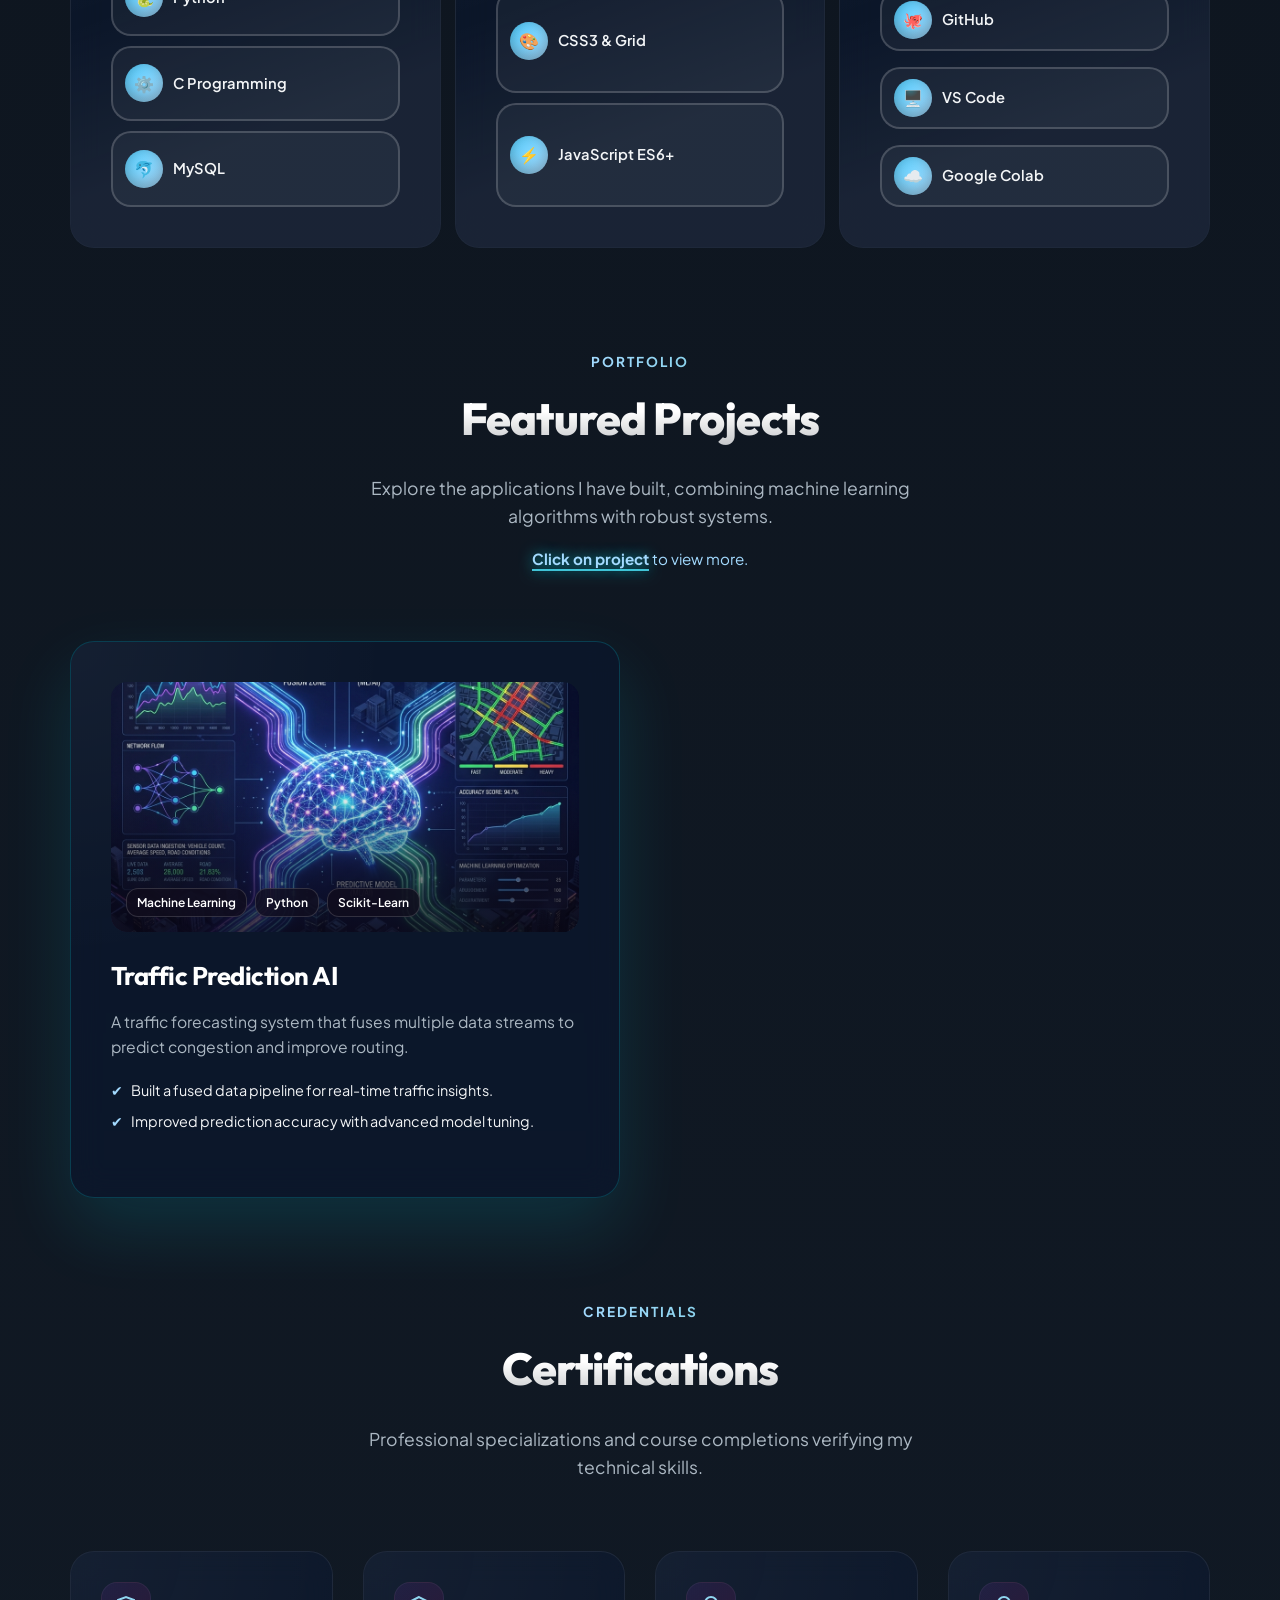
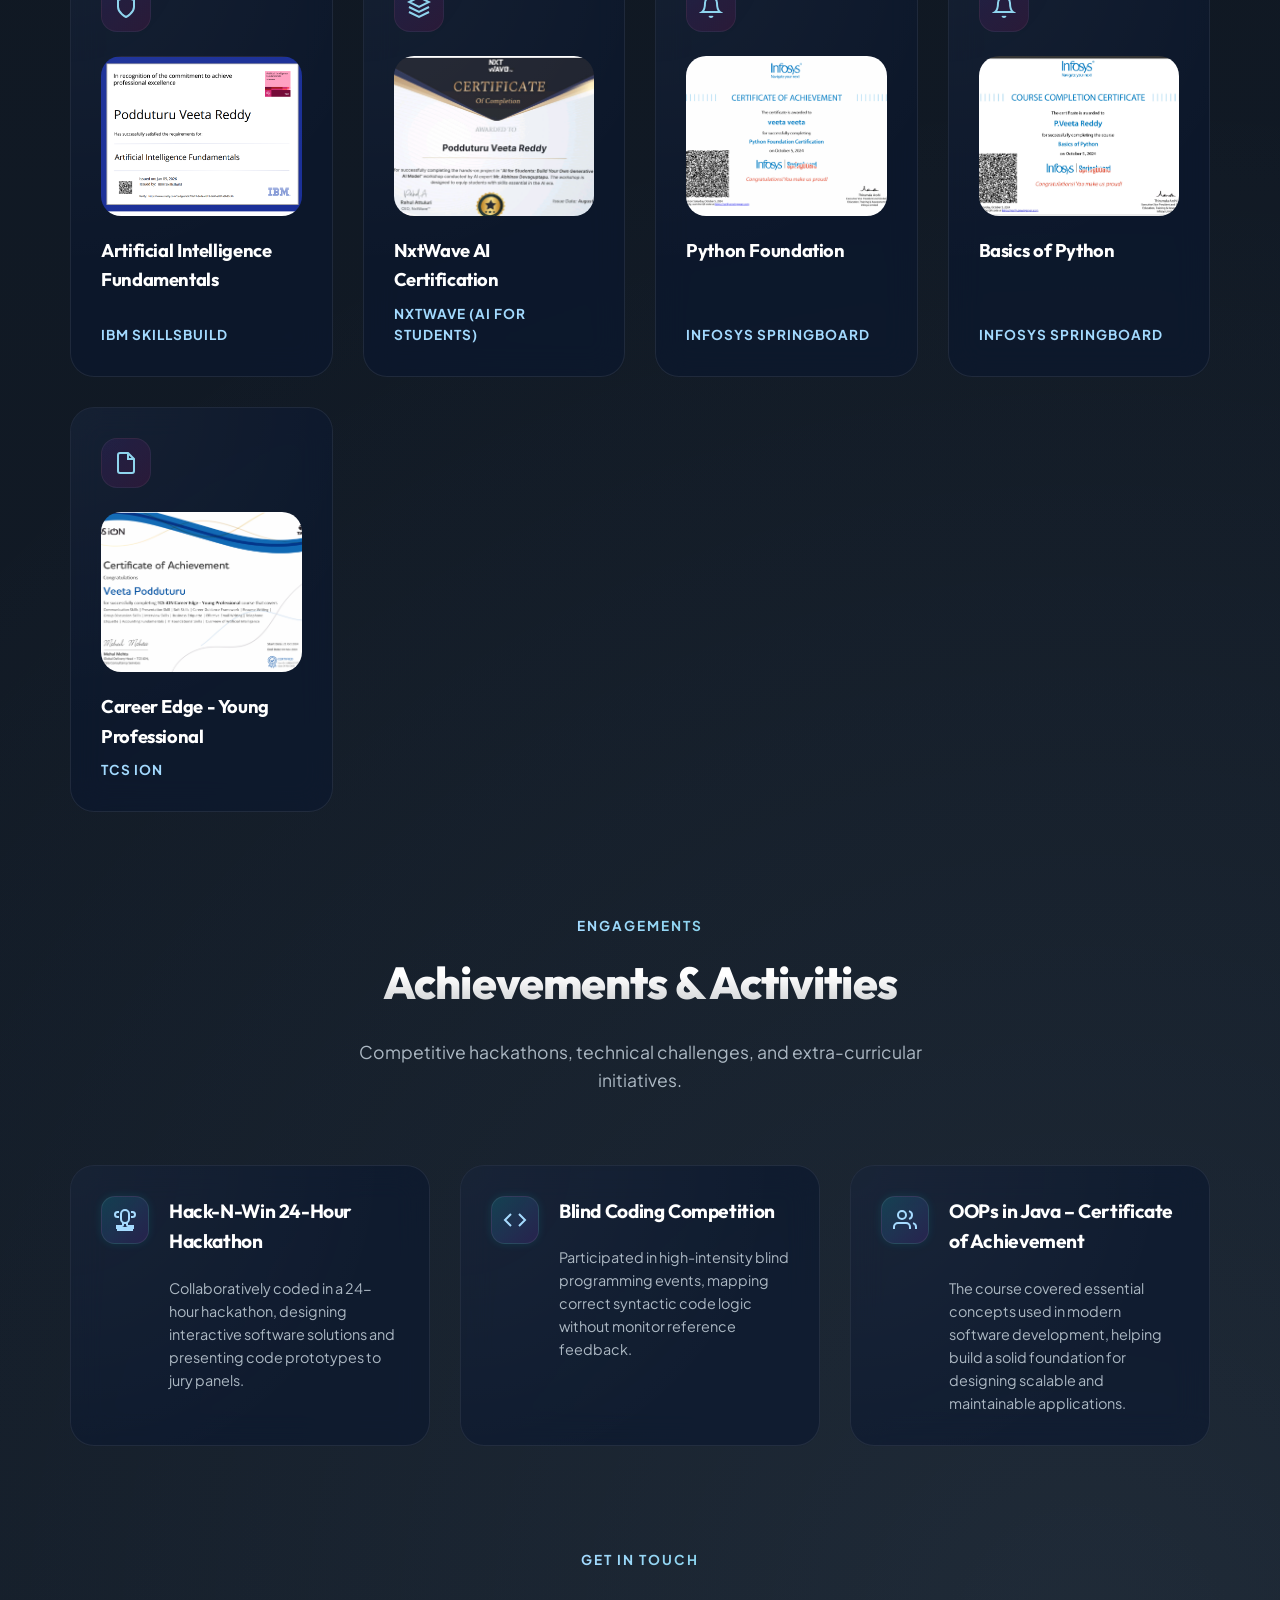
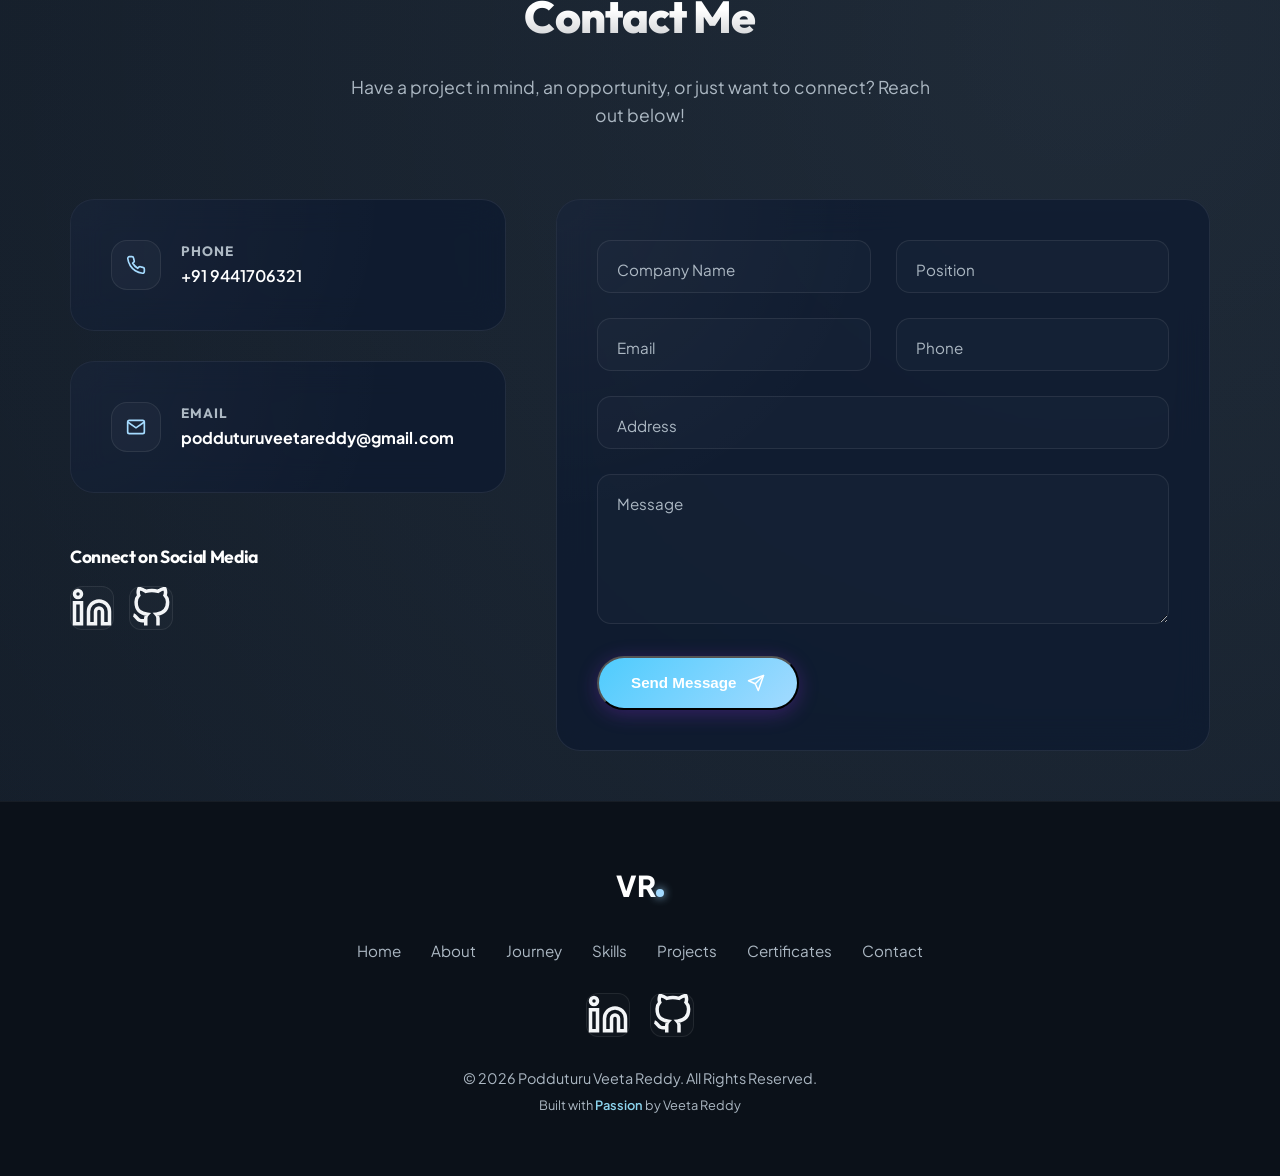
==== commit 0bcaf11a: "Update certification and achievement cards with new screenshot certificates" ====
--- a/index.html
+++ b/index.html
@@ -527,6 +527,9 @@
                 <path d="M12 22s8-4 8-10V5l-8-3-8 3v7c0 6 8 10 8 10z" />
               </svg>
             </div>
+            <div class="cert-preview">
+              <img src="assets/Screenshot 2026-06-04 113021.png" alt="AI Fundamentals Certificate" />
+            </div>
             <h3>Artificial Intelligence Fundamentals</h3>
             <span class="cert-org">IBM SkillsBuild</span>
           </a>
@@ -540,30 +543,54 @@
                 <polyline points="2 12 12 17 22 12" />
               </svg>
             </div>
+            <div class="cert-preview">
+              <img src="assets/Screenshot 2026-06-04 010802.png" alt="NxtWave AI Certification" />
+            </div>
             <h3>NxtWave AI Certification</h3>
             <span class="cert-org">NxtWave (AI for Students)</span>
           </a>
 
           <!-- Cert 3 -->
-          <a href="assets/Screenshot%202026-06-03%20041242.png" target="_blank" rel="noopener noreferrer" class="glass-card cert-card reveal reveal-delay-2 cert-link">
+          <a href="assets/Screenshot%202026-06-04%20113159.png" target="_blank" rel="noopener noreferrer" class="glass-card cert-card reveal reveal-delay-2 cert-link">
             <div class="cert-icon" aria-hidden="true">
               <svg viewBox="0 0 24 24" fill="none" stroke="currentColor" stroke-width="2">
                 <path d="M18 8A6 6 0 0 0 6 8c0 7-3 9-3 9h18s-3-2-3-9" />
                 <path d="M13.73 21a2 2 0 0 1-3.46 0" />
               </svg>
             </div>
-            <h3>Python Fundamentals</h3>
+            <div class="cert-preview">
+              <img src="assets/Screenshot 2026-06-04 113159.png" alt="Python Fundamentals Certificate" />
+            </div>
+            <h3>Python Foundation</h3>
             <span class="cert-org">Infosys Springboard</span>
           </a>
 
           <!-- Cert 4 -->
-          <a href="assets/Screenshot%202026-06-03%20042108.png" target="_blank" rel="noopener noreferrer" class="glass-card cert-card reveal reveal-delay-3 cert-link">
+          <a href="assets/Screenshot%202026-06-03%20041242.png" target="_blank" rel="noopener noreferrer" class="glass-card cert-card reveal reveal-delay-3 cert-link">
+            <div class="cert-icon" aria-hidden="true">
+              <svg viewBox="0 0 24 24" fill="none" stroke="currentColor" stroke-width="2">
+                <path d="M18 8A6 6 0 0 0 6 8c0 7-3 9-3 9h18s-3-2-3-9" />
+                <path d="M13.73 21a2 2 0 0 1-3.46 0" />
+              </svg>
+            </div>
+            <div class="cert-preview">
+              <img src="assets/Screenshot 2026-06-03 041242.png" alt="Basics of Python Certificate" />
+            </div>
+            <h3>Basics of Python</h3>
+            <span class="cert-org">Infosys Springboard</span>
+          </a>
+
+          <!-- Cert 5 -->
+          <a href="assets/Screenshot%202026-06-03%20042108.png" target="_blank" rel="noopener noreferrer" class="glass-card cert-card reveal reveal-delay-4 cert-link">
             <div class="cert-icon" aria-hidden="true">
               <svg viewBox="0 0 24 24" fill="none" stroke="currentColor" stroke-width="2">
                 <path d="M14 2H6a2 2 0 0 0-2 2v16a2 2 0 0 0 2 2h12a2 2 0 0 0 2-2V8z" />
                 <polyline points="14 2 14 8 20 8" />
               </svg>
             </div>
+            <div class="cert-preview">
+              <img src="assets/Screenshot 2026-06-03 042108.png" alt="Career Edge Certificate" />
+            </div>
             <h3>Career Edge - Young Professional</h3>
             <span class="cert-org">TCS iON</span>
           </a>
@@ -586,51 +613,56 @@
         <div class="achievements-grid">
 
           <!-- Achievement 1 -->
-          <div class="glass-card achievement-card reveal">
-            <div class="achievement-icon" aria-hidden="true">
-              <svg viewBox="0 0 24 24" fill="none" stroke="currentColor" stroke-width="2">
-                <path
-                  d="M6 9H4.5a2.5 2.5 0 0 1 0-5H6M18 9h1.5a2.5 2.5 0 0 0 0-5H18M4 22h16M10 14.66V17c0 .55-.45 1-1 1H4v2h16v-2h-5c-.55 0-1-.45-1-1v-2.34M12 2a4 4 0 0 0-4 4v5c0 2.2 1.8 4 4 4s4-1.8 4-4V6a4 4 0 0 0-4-4z" />
-              </svg>
-            </div>
-            <div class="achievement-info">
-              <h3>Hack-N-Win 24-Hour Hackathon</h3>
-              <p>Collaboratively coded in a 24-hour hackathon, designing interactive software solutions and presenting
-                code prototypes to jury panels.</p>
-            </div>
-          </div>
+          <a href="https://drive.google.com/drive/folders/1VB6utmc6RDn-3t1yJWyODvOBFK7R7ljk?usp=drive_link" target="_blank" rel="noopener noreferrer" class="achievement-link">
+            <div class="glass-card achievement-card reveal">
+              <div class="achievement-icon" aria-hidden="true">
+                <svg viewBox="0 0 24 24" fill="none" stroke="currentColor" stroke-width="2">
+                  <path
+                    d="M6 9H4.5a2.5 2.5 0 0 1 0-5H6M18 9h1.5a2.5 2.5 0 0 0 0-5H18M4 22h16M10 14.66V17c0 .55-.45 1-1 1H4v2h16v-2h-5c-.55 0-1-.45-1-1v-2.34M12 2a4 4 0 0 0-4 4v5c0 2.2 1.8 4 4 4s4-1.8 4-4V6a4 4 0 0 0-4-4z" />
+                </svg>
+              </div>
+              <div class="achievement-info">
+                <h3>Hack-N-Win 24-Hour Hackathon</h3>
+                <p>Collaboratively coded in a 24-hour hackathon, designing interactive software solutions and presenting
+                  code prototypes to jury panels.</p>
+              </div>
+            </div>
+          </a>
 
           <!-- Achievement 2 -->
-          <div class="glass-card achievement-card reveal reveal-delay-1">
-            <div class="achievement-icon" aria-hidden="true">
-              <svg viewBox="0 0 24 24" fill="none" stroke="currentColor" stroke-width="2">
-                <polyline points="16 18 22 12 16 6" />
-                <polyline points="8 6 2 12 8 18" />
-              </svg>
-            </div>
-            <div class="achievement-info">
-              <h3>Blind Coding Competition</h3>
-              <p>Participated in high-intensity blind programming events, mapping correct syntactic code logic without
-                monitor reference feedback.</p>
-            </div>
-          </div>
+          <a href="assets/Screenshot 2026-06-04 112001.png" target="_blank" rel="noopener noreferrer" class="achievement-link">
+            <div class="glass-card achievement-card reveal reveal-delay-1">
+              <div class="achievement-icon" aria-hidden="true">
+                <svg viewBox="0 0 24 24" fill="none" stroke="currentColor" stroke-width="2">
+                  <polyline points="16 18 22 12 16 6" />
+                  <polyline points="8 6 2 12 8 18" />
+                </svg>
+              </div>
+              <div class="achievement-info">
+                <h3>Blind Coding Competition</h3>
+                <p>Participated in high-intensity blind programming events, mapping correct syntactic code logic without
+                  monitor reference feedback.</p>
+              </div>
+            </div>
+          </a>
 
           <!-- Achievement 3 -->
-          <div class="glass-card achievement-card reveal reveal-delay-2">
-            <div class="achievement-icon" aria-hidden="true">
-              <svg viewBox="0 0 24 24" fill="none" stroke="currentColor" stroke-width="2">
-                <path d="M17 21v-2a4 4 0 0 0-4-4H5a4 4 0 0 0-4 4v2" />
-                <circle cx="9" cy="7" r="4" />
-                <path d="M23 21v-2a4 4 0 0 0-3-3.87" />
-                <path d="M16 3.13a4 4 0 0 1 0 7.75" />
-              </svg>
-            </div>
-            <div class="achievement-info">
-              <h3>Technical Events & Seminars</h3>
-              <p>Actively engaged in technical paper presentations, computing research forums, and collaborative coding
-                tasks at university festivals.</p>
-            </div>
-          </div>
+          <a href="assets/Screenshot 2026-06-04 113639.png" target="_blank" rel="noopener noreferrer" class="achievement-link">
+            <div class="glass-card achievement-card reveal reveal-delay-2">
+              <div class="achievement-icon" aria-hidden="true">
+                <svg viewBox="0 0 24 24" fill="none" stroke="currentColor" stroke-width="2">
+                  <path d="M17 21v-2a4 4 0 0 0-4-4H5a4 4 0 0 0-4 4v2" />
+                  <circle cx="9" cy="7" r="4" />
+                  <path d="M23 21v-2a4 4 0 0 0-3-3.87" />
+                  <path d="M16 3.13a4 4 0 0 1 0 7.75" />
+                </svg>
+              </div>
+              <div class="achievement-info">
+                <h3>OOPs in Java – Certificate of Achievement</h3>
+                <p>The course covered essential concepts used in modern software development, helping build a solid foundation for designing scalable and maintainable applications.</p>
+              </div>
+            </div>
+          </a>
 
         </div>
       </div>
--- a/style.css
+++ b/style.css
@@ -1250,11 +1250,76 @@
   transform: scale(1.05);
 }
 
-.skills-card .skills-badges {
-  display: flex;
-  flex-direction: column;
-  gap: 16px;
-}
+  /* Compact skill cards for a tighter layout */
+  .skills-grid {
+    grid-template-columns: repeat(auto-fit, minmax(180px, 1fr));
+    gap: 14px;
+  }
+
+  .skills-card-header {
+    gap: 8px;
+    margin-bottom: 12px;
+    padding-bottom: 8px;
+  }
+
+  .skills-card-header svg {
+    width: 18px;
+    height: 18px;
+    stroke: var(--primary);
+  }
+
+  .skills-card-header h3 {
+    font-size: 1rem;
+  }
+
+  .skills-list {
+    gap: 10px;
+  }
+
+  .skill-chips-grid {
+    grid-template-columns: repeat(auto-fit, minmax(140px, 1fr));
+    gap: 10px;
+  }
+
+  .skill-chip {
+    gap: 10px;
+    min-height: 48px;
+    padding: 10px 12px;
+    border-radius: 20px;
+    font-weight: 600;
+    font-size: 0.92rem;
+  }
+
+  .skill-chip:hover {
+    transform: translateY(-3px);
+    background: rgba(0, 242, 254, 0.11);
+    border-color: rgba(0, 242, 254, 0.24);
+    box-shadow: 0 8px 14px rgba(0, 242, 254, 0.12);
+  }
+
+  .skill-chip-icon {
+    width: 38px;
+    height: 38px;
+    min-width: 38px;
+    font-size: 1rem;
+  }
+
+  .skill-category {
+    gap: 12px;
+  }
+
+  .skills-badges {
+    gap: 10px;
+  }
+
+  .skills-card:hover {
+    transform: translateY(-6px);
+    box-shadow: 0 14px 34px rgba(0, 0, 0, 0.16);
+  }
+
+  .skills-card:hover::after {
+    transform: scale(1) translate(4px, 4px);
+  }
 
 .skills-grid .skills-card:nth-child(2) .skill-progress-bar {
   background: linear-gradient(90deg, var(--secondary), var(--accent));
@@ -1471,6 +1536,35 @@
   height: 100%;
 }
 
+.cert-preview {
+  width: 100%;
+  border-radius: 20px;
+  overflow: hidden;
+  margin-bottom: 20px;
+  min-height: 160px;
+  background: rgba(255, 255, 255, 0.04);
+  display: flex;
+  justify-content: center;
+  align-items: center;
+}
+
+.cert-preview img {
+  width: 100%;
+  height: 100%;
+  object-fit: cover;
+}
+
+.cert-preview-pdf {
+  background: rgba(255, 255, 255, 0.05);
+  color: var(--text-light);
+  font-size: 0.95rem;
+  font-weight: 700;
+  display: flex;
+  justify-content: center;
+  align-items: center;
+  min-height: 160px;
+}
+
 .cert-icon {
   width: 50px;
   height: 50px;
@@ -1515,6 +1609,7 @@
   display: grid;
   grid-template-columns: repeat(auto-fit, minmax(320px, 1fr));
   gap: 30px;
+  align-items: stretch;
 }
 
 .achievement-card {
@@ -1522,6 +1617,18 @@
   gap: 20px;
   padding: 30px;
   align-items: flex-start;
+  height: 100%;
+}
+
+.achievement-link {
+  display: block;
+  color: inherit;
+  text-decoration: none;
+  height: 100%;
+}
+
+.achievement-link:hover .achievement-card {
+  box-shadow: 0 25px 60px rgba(0, 0, 0, 0.22);
 }
 
 .achievement-icon {
@@ -1546,6 +1653,22 @@
 .achievement-info h3 {
   font-size: 1.2rem;
   margin-bottom: 8px;
+}
+
+.achievement-info {
+  display: flex;
+  flex-direction: column;
+  gap: 12px;
+}
+
+.achievement-thumb {
+  width: 100%;
+  max-width: 220px;
+  border-radius: 16px;
+  border: 1px solid rgba(255, 255, 255, 0.08);
+  box-shadow: 0 16px 30px rgba(0, 0, 0, 0.12);
+  object-fit: cover;
+  align-self: flex-start;
 }
 
 .achievement-info p {
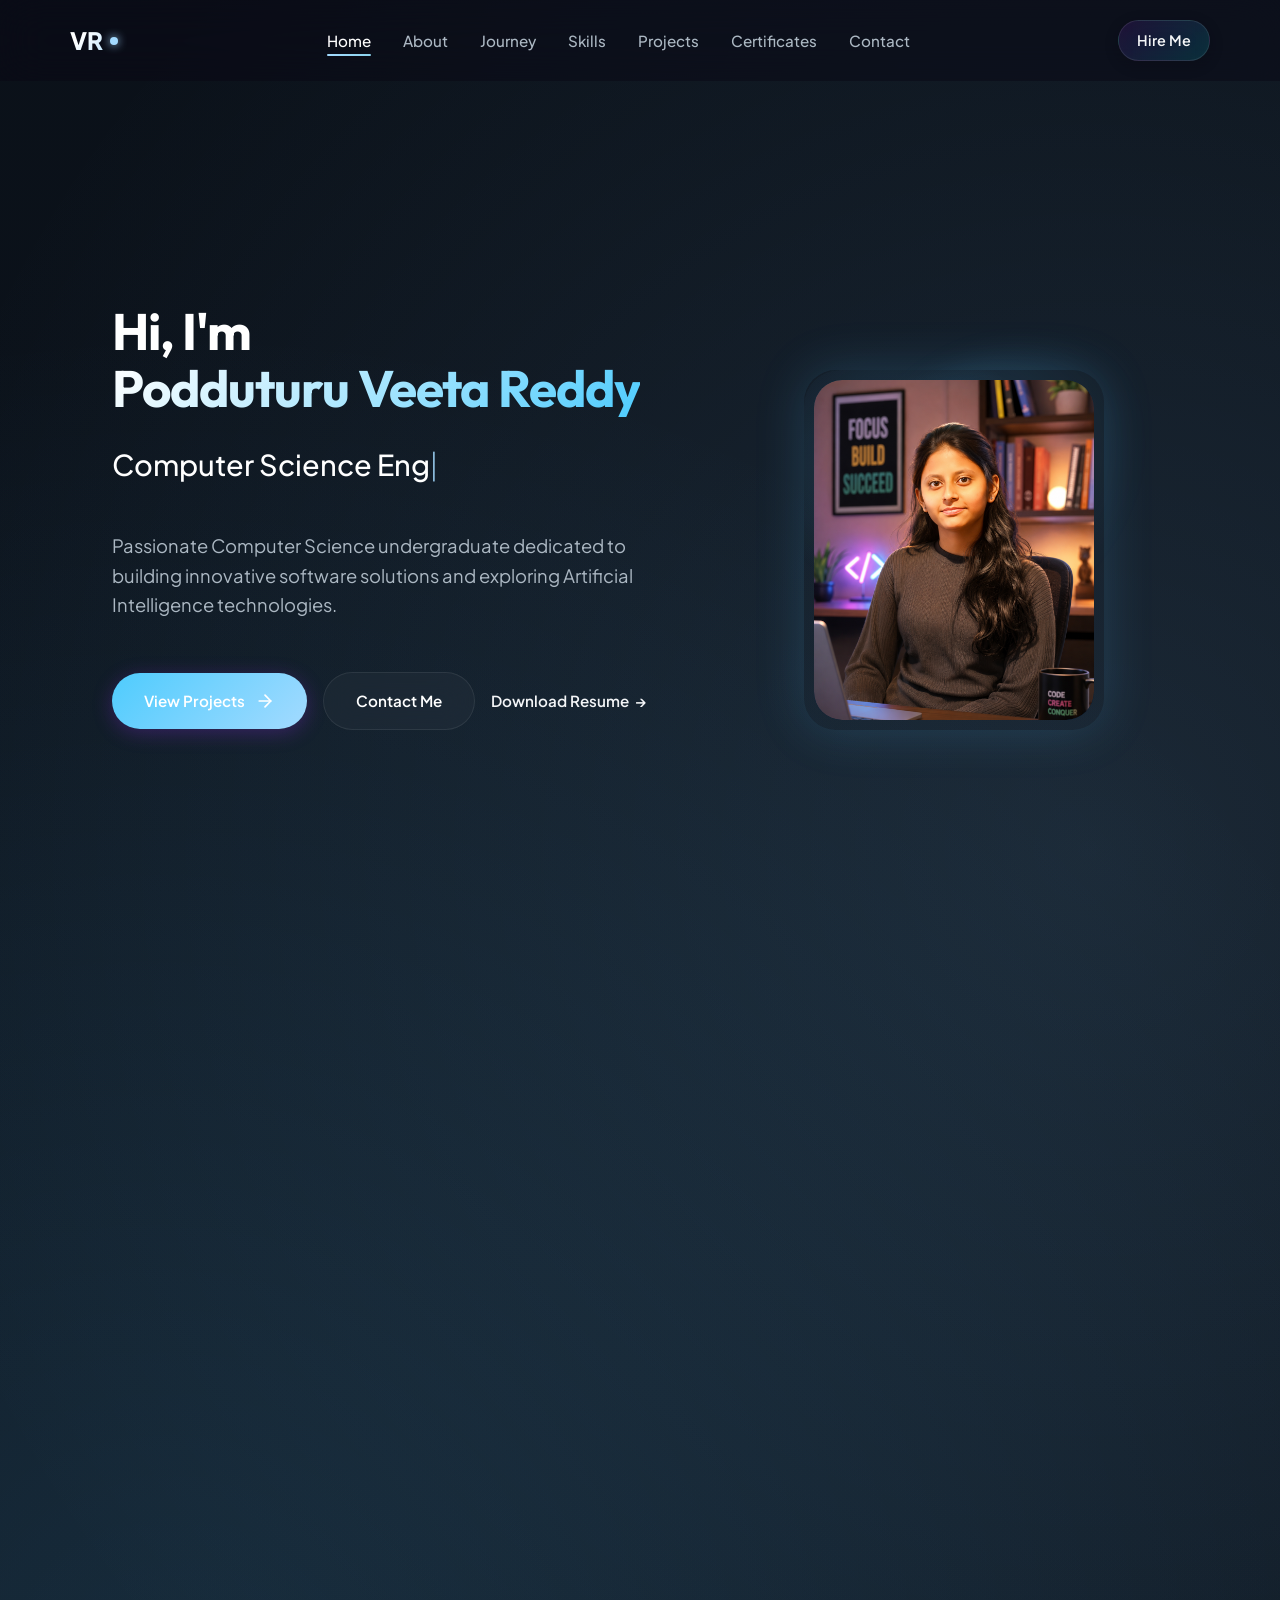
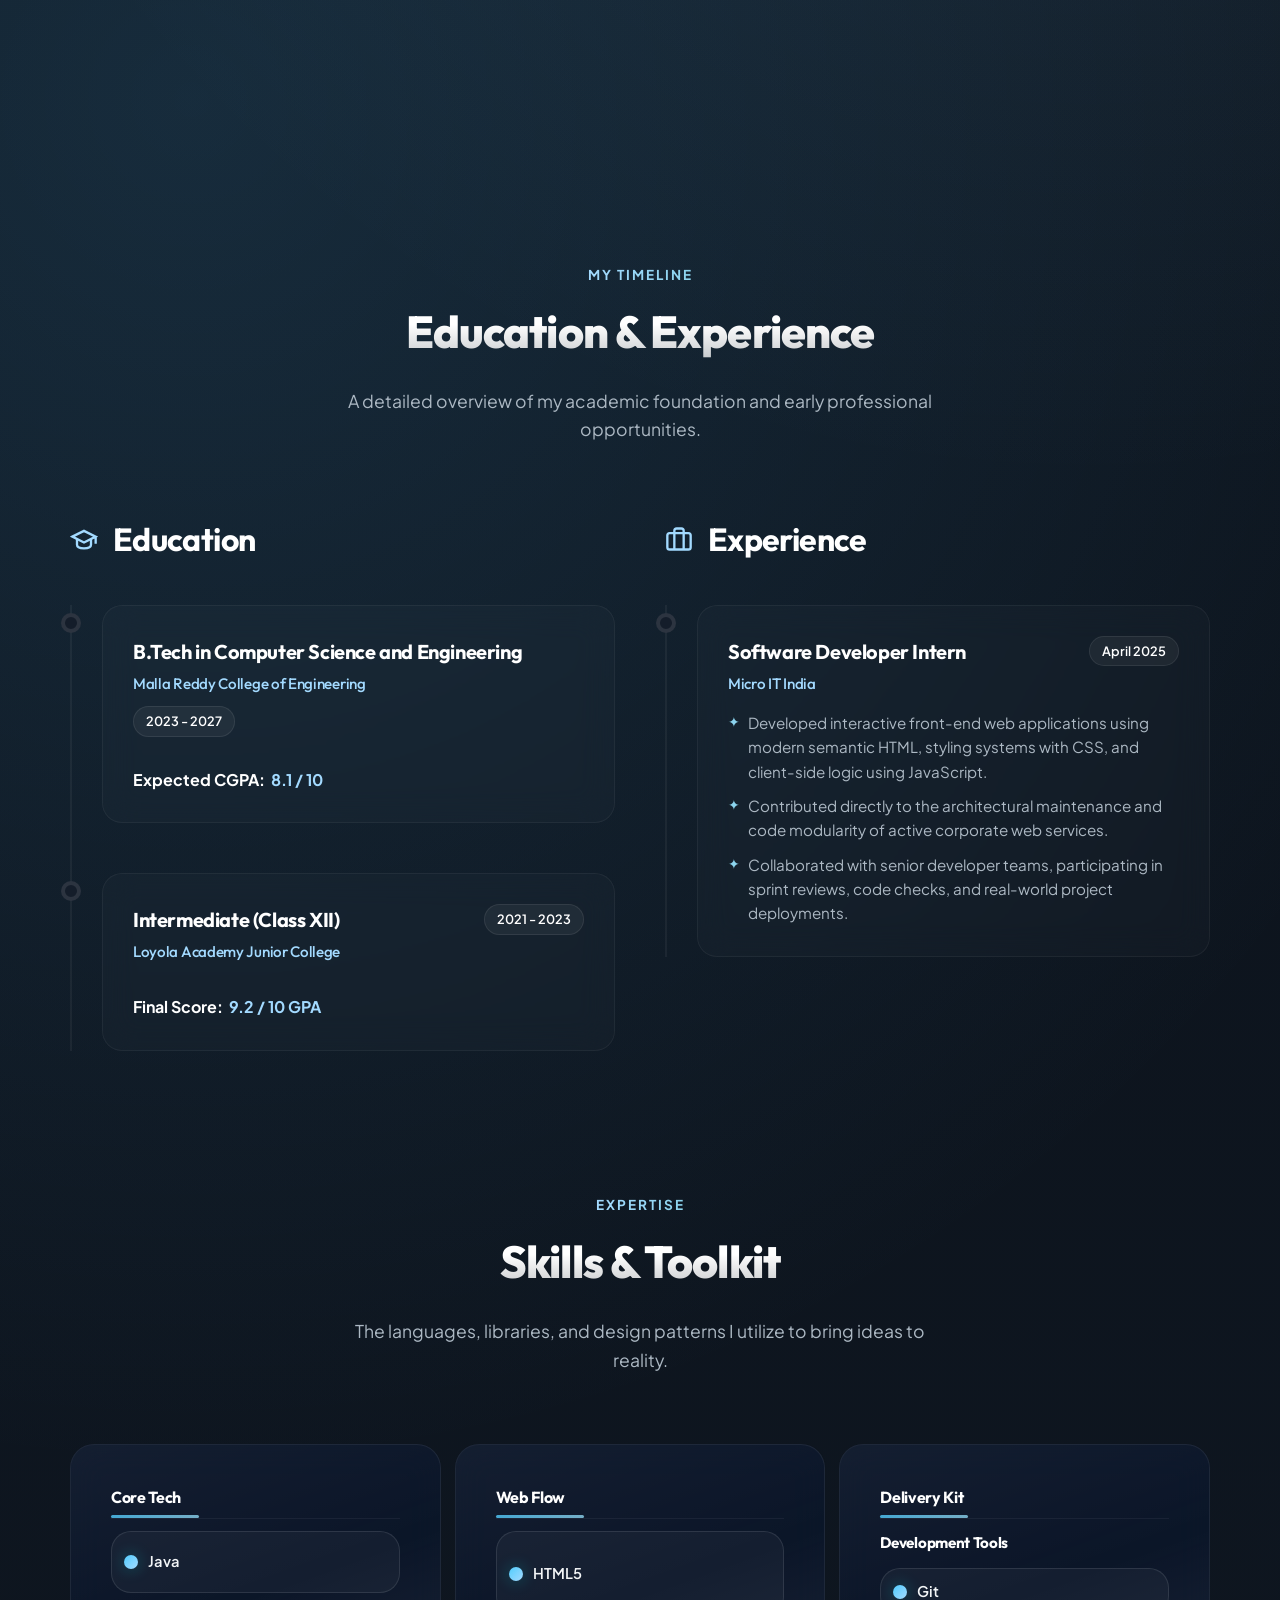
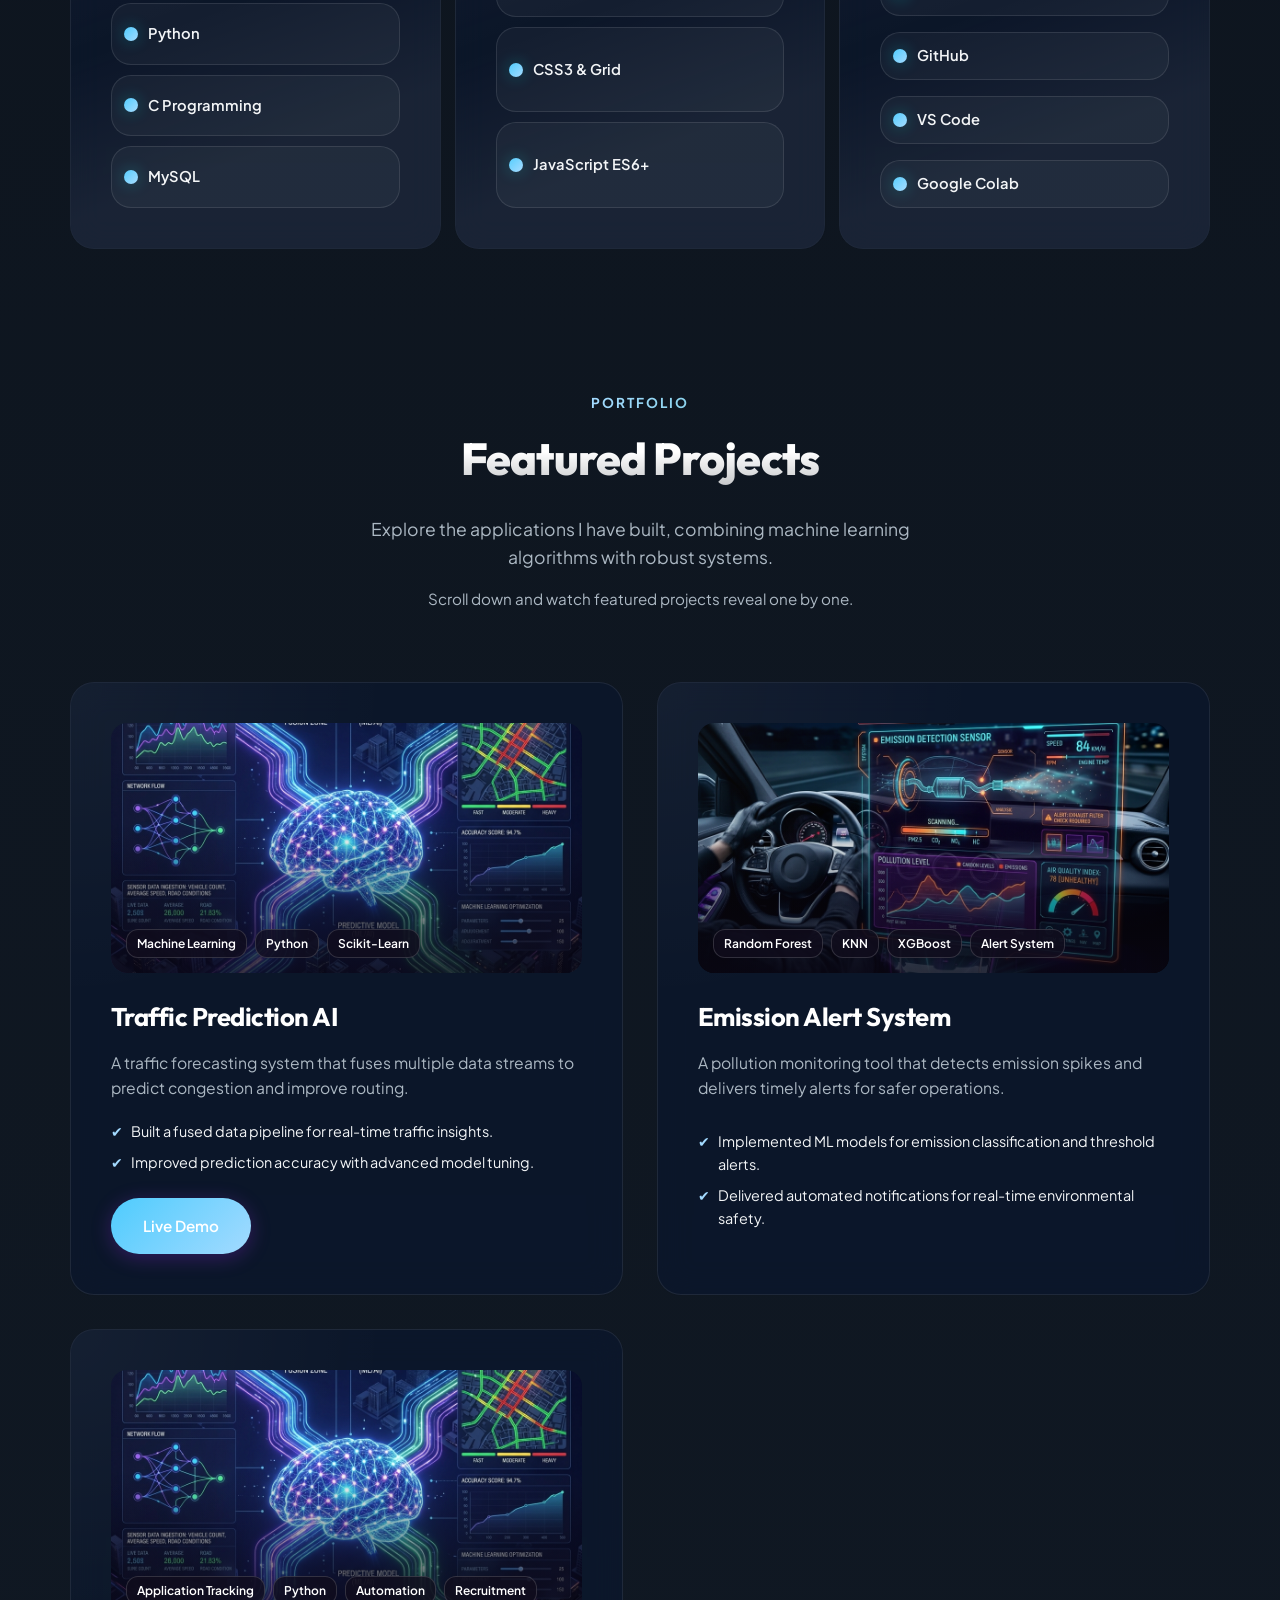
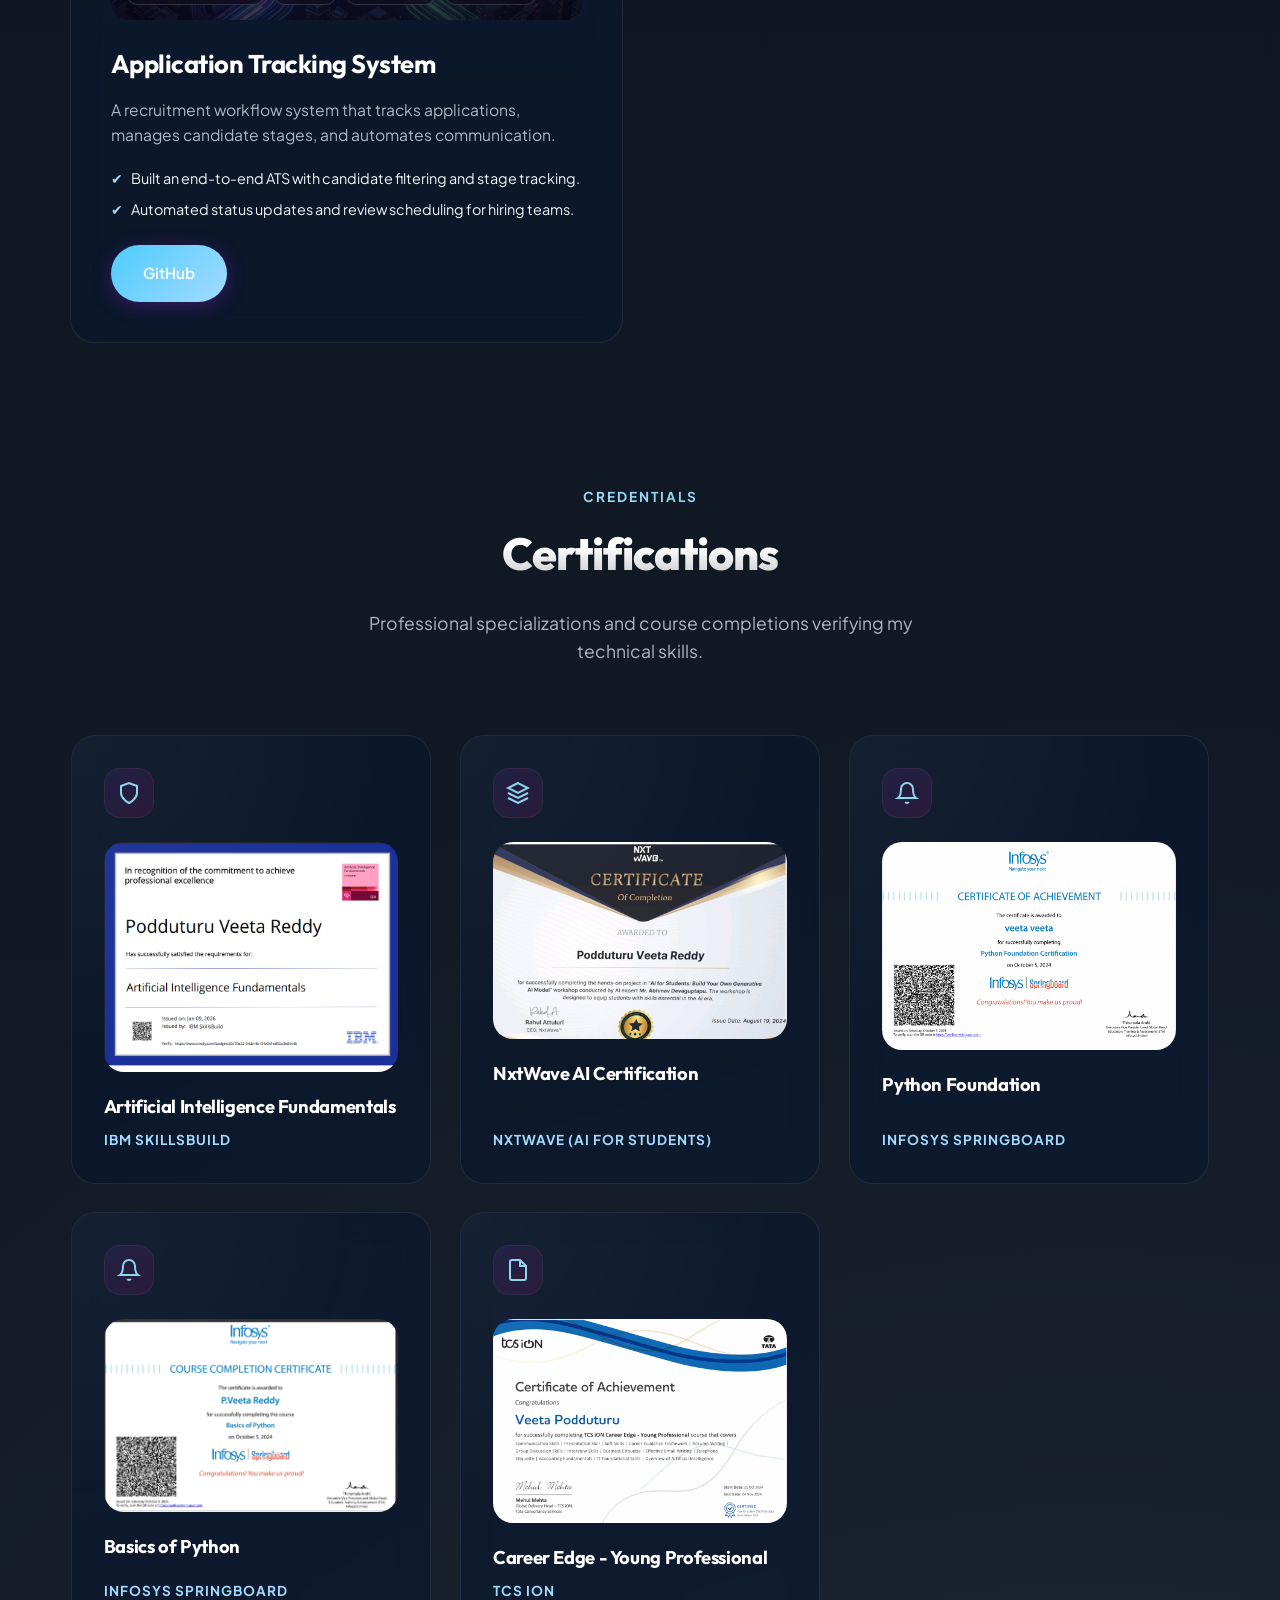
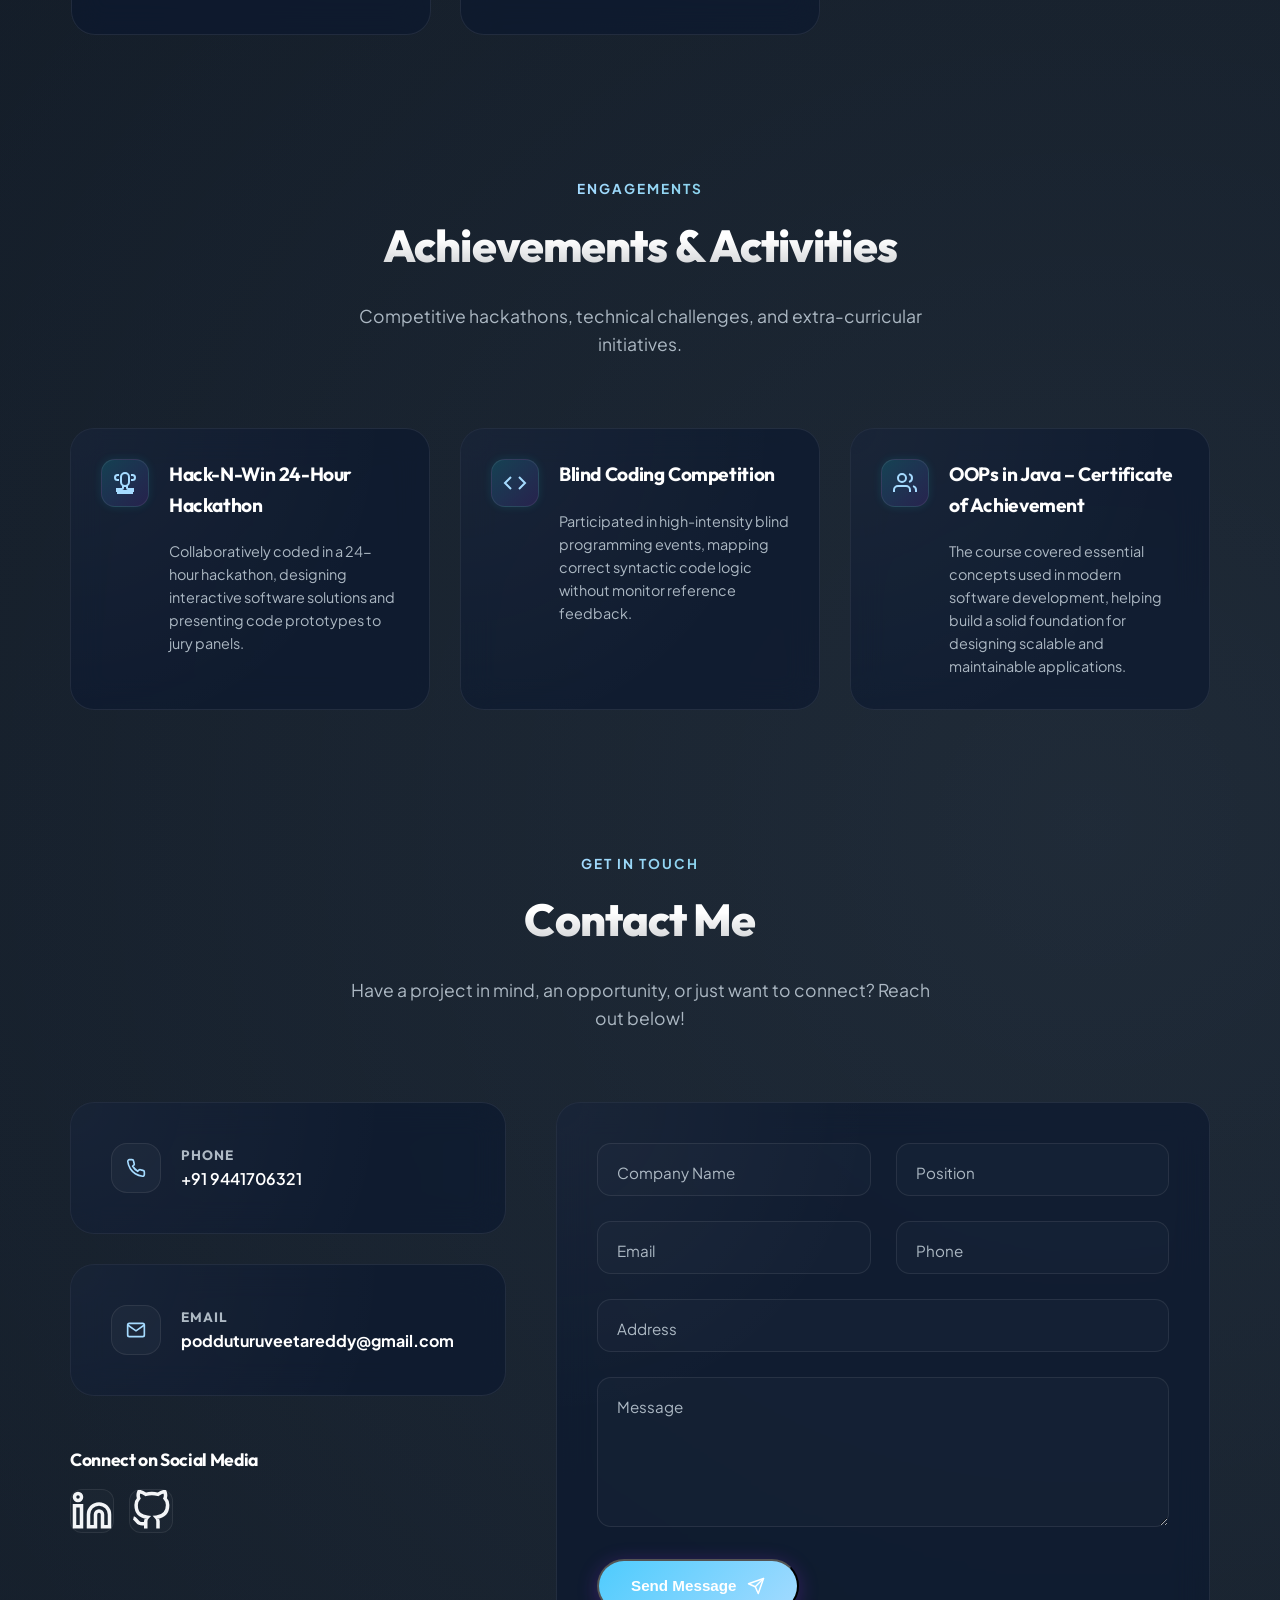
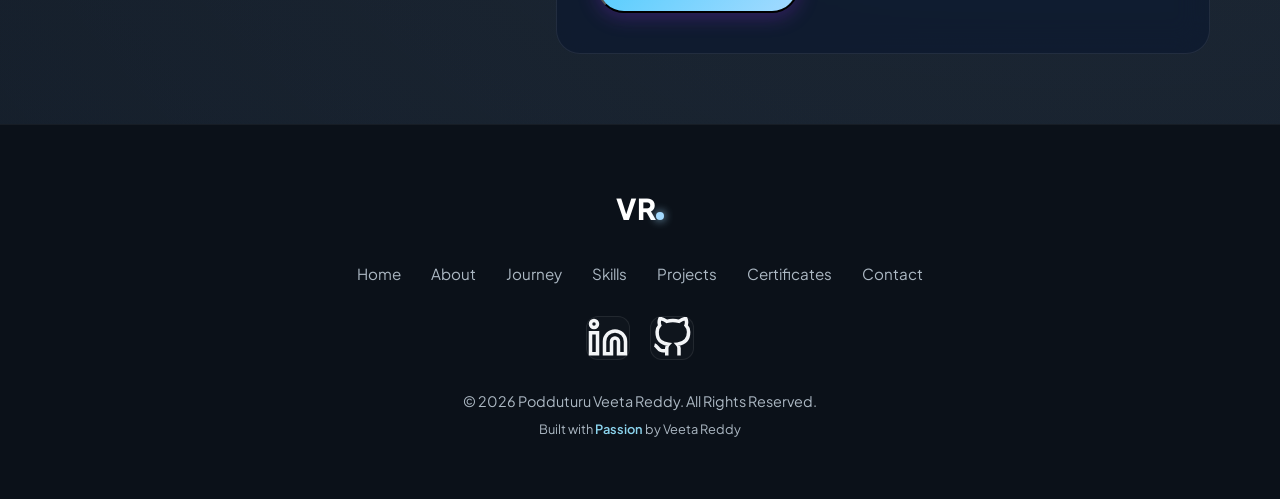
==== commit db0ca12d: "Fix top spacing and update project layout" ====
--- a/index.html
+++ b/index.html
@@ -111,53 +111,25 @@
           </div>
 
           <div class="hero-visual reveal reveal-delay-2">
-            <!-- Profile avatar with rotating glow border -->
-            <div class="profile-border-wrapper">
-              <div class="profile-inner-container">
-                <img src="assets/profile.png" alt="Podduturu Veeta Reddy avatar portrait" class="profile-img">
-              </div>
-            </div>
-
-            <!-- Floating interactive tech badges around avatar -->
-            <div class="tech-icon-float icon-java" aria-label="Java Programming Language" title="Java">
-              <svg viewBox="0 0 24 24" fill="none" stroke="currentColor" stroke-width="2" stroke-linecap="round"
-                stroke-linejoin="round">
-                <path d="M18 8h1a4 4 0 0 1 0 8h-1"></path>
-                <path d="M2 8h16v9a4 4 0 0 1-4 4H6a4 4 0 0 1-4-4V8z"></path>
-                <line x1="6" y1="1" x2="6" y2="4"></line>
-                <line x1="10" y1="1" x2="10" y2="4"></line>
-                <line x1="14" y1="1" x2="14" y2="4"></line>
-              </svg>
-            </div>
-            <div class="tech-icon-float icon-python" aria-label="Python Programming Language" title="Python">
-              <svg viewBox="0 0 448 512" fill="currentColor">
-                <path
-                  d="M439.8 200.5c-7.7-30.9-22.3-54.2-53.4-54.2h-40.1v47.4c0 36.8-31.2 67.8-67.9 67.8H177.1c-6 0-10.8-4.9-10.8-10.8v43.2c0 36.8 31.2 67.8 67.9 67.8h111.4c33.3 0 60.5-27.2 60.5-60.5V200.5h33.7zm-268.4-67.8h111.4c6 0 10.8-4.9 10.8-10.8V78.7c0-36.8-31.2-67.8-67.9-67.8H114.3C81 10.9 53.8 38.1 53.8 71.4v121.7H20.1C9 193.1 0 202.1 0 213.2V277c7.7 30.9 22.3 54.2 53.4 54.2h40.1v-47.4c0-36.8 31.2-67.8 67.9-67.8h101.3c6 0 10.8-4.9 10.8-10.8v-43.2c0-36.8-31.2-67.8-67.9-67.8H114.3c-6 0-10.8-4.9-10.8-10.8V78.7c0-6 4.9-10.8 10.8-10.8h61.1c33.3 0 60.5 27.2 60.5 60.5v4.3z" />
-              </svg>
-            </div>
-            <div class="tech-icon-float icon-ai" aria-label="Artificial Intelligence" title="AI">
-              <svg viewBox="0 0 24 24" fill="none" stroke="currentColor" stroke-width="2" stroke-linecap="round"
-                stroke-linejoin="round">
-                <rect x="4" y="4" width="16" height="16" rx="2" ry="2"></rect>
-                <rect x="9" y="9" width="6" height="6"></rect>
-                <line x1="9" y1="1" x2="9" y2="4"></line>
-                <line x1="15" y1="1" x2="15" y2="4"></line>
-                <line x1="9" y1="20" x2="9" y2="23"></line>
-                <line x1="15" y1="20" x2="15" y2="23"></line>
-                <line x1="20" y1="9" x2="23" y2="9"></line>
-                <line x1="20" y1="15" x2="23" y2="15"></line>
-                <line x1="1" y1="9" x2="4" y2="9"></line>
-                <line x1="1" y1="15" x2="4" y2="15"></line>
-              </svg>
-            </div>
-            <div class="tech-icon-float icon-code" aria-label="Code" title="Software Development">
-              <svg viewBox="0 0 24 24" fill="none" stroke="currentColor" stroke-width="2">
-                <polyline points="16 18 22 12 16 6" />
-                <polyline points="8 6 2 12 8 18" />
-              </svg>
-            </div>
-          </div>
-
+              <div class="profile-border-wrapper">
+                <div class="profile-inner-container">
+                  <div class="profile-card">
+                    <div class="profile-face profile-face-front">
+                      <img src="assets/profile.png" alt="Podduturu Veeta Reddy avatar portrait" class="profile-img">
+                    </div>
+                    <div class="profile-face profile-face-back" aria-hidden="true">
+                      <img src="assets/profile.png" alt="Podduturu Veeta Reddy avatar portrait" class="profile-back-img">
+                      <div class="profile-back-content">
+                        <span>AI-focused</span>
+                        <h4>Podduturu Veeta Reddy</h4>
+                        <p>Software developer blending modern web apps with intelligent systems.</p>
+                        <div class="profile-skill-pill">Java · Python · Machine Learning</div>
+                      </div>
+                    </div>
+                  </div>
+                </div>
+              </div>
+            </div>
         </div>
       </div>
     </section>
@@ -339,97 +311,44 @@
           <!-- Programming & Databases -->
           <div class="glass-card skills-card reveal">
             <div class="skills-card-header">
-              <svg viewBox="0 0 24 24" fill="none" stroke="currentColor" stroke-width="2" aria-hidden="true">
-                <polyline points="16 18 22 12 16 6" />
-                <polyline points="8 6 2 12 8 18" />
-              </svg>
-              <div>
-                <h3>Core Tech</h3>
-              </div>
+              <h3>Core Tech</h3>
             </div>
 
             <div class="skills-list skill-chips-grid">
-              <span class="skill-chip">
-                <span class="skill-chip-icon" aria-hidden="true">☕</span>
-                Java
-              </span>
-              <span class="skill-chip">
-                <span class="skill-chip-icon" aria-hidden="true">🐍</span>
-                Python
-              </span>
-              <span class="skill-chip">
-                <span class="skill-chip-icon" aria-hidden="true">⚙️</span>
-                C Programming
-              </span>
-              <span class="skill-chip">
-                <span class="skill-chip-icon" aria-hidden="true">🐬</span>
-                MySQL
-              </span>
+              <span class="skill-chip" data-percent="88%">Java</span>
+              <span class="skill-chip" data-percent="85%">Python</span>
+              <span class="skill-chip" data-percent="78%">C Programming</span>
+              <span class="skill-chip" data-percent="72%">MySQL</span>
             </div>
           </div>
 
           <!-- Web Technologies -->
           <div class="glass-card skills-card reveal reveal-delay-2">
             <div class="skills-card-header">
-              <svg viewBox="0 0 24 24" fill="none" stroke="currentColor" stroke-width="2" aria-hidden="true">
-                <circle cx="12" cy="12" r="10" />
-                <path d="M12 2a15.3 15.3 0 0 1 4 10 15.3 15.3 0 0 1-4 10 15.3 15.3 0 0 1-4-10 15.3 15.3 0 0 1 4-10z" />
-                <path d="M2 12h20" />
-              </svg>
-              <div>
-                <h3>Web Flow</h3>
-              </div>
+              <h3>Web Flow</h3>
             </div>
 
             <div class="skills-list skill-chips-grid">
-              <span class="skill-chip">
-                <span class="skill-chip-icon" aria-hidden="true">📄</span>
-                HTML5
-              </span>
-              <span class="skill-chip">
-                <span class="skill-chip-icon" aria-hidden="true">🎨</span>
-                CSS3 & Grid
-              </span>
-              <span class="skill-chip">
-                <span class="skill-chip-icon" aria-hidden="true">⚡</span>
-                JavaScript ES6+
-              </span>
+              <span class="skill-chip" data-percent="92%">HTML5</span>
+              <span class="skill-chip" data-percent="90%">CSS3 & Grid</span>
+              <span class="skill-chip" data-percent="84%">JavaScript ES6+</span>
             </div>
           </div>
 
           <!-- Tools & Soft Skills -->
           <div class="glass-card skills-card reveal reveal-delay-3">
             <div class="skills-card-header">
-              <svg viewBox="0 0 24 24" fill="none" stroke="currentColor" stroke-width="2" aria-hidden="true">
-                <rect x="3" y="3" width="18" height="18" rx="2" ry="2" />
-                <line x1="9" y1="3" x2="9" y2="21" />
-                <line x1="15" y1="3" x2="15" y2="21" />
-              </svg>
-              <div>
-                <h3>Delivery Kit</h3>
-              </div>
+              <h3>Delivery Kit</h3>
             </div>
 
             <div class="skills-list skill-chip-columns">
               <div class="skill-category">
                 <h4>Development Tools</h4>
                 <div class="skills-badges">
-                  <span class="skill-chip">
-                    <span class="skill-chip-icon" aria-hidden="true">🌿</span>
-                    Git
-                  </span>
-                  <span class="skill-chip">
-                    <span class="skill-chip-icon" aria-hidden="true">🐙</span>
-                    GitHub
-                  </span>
-                  <span class="skill-chip">
-                    <span class="skill-chip-icon" aria-hidden="true">🖥️</span>
-                    VS Code
-                  </span>
-                  <span class="skill-chip">
-                    <span class="skill-chip-icon" aria-hidden="true">☁️</span>
-                    Google Colab
-                  </span>
+                  <span class="skill-chip" data-percent="88%">Git</span>
+                  <span class="skill-chip" data-percent="86%">GitHub</span>
+                  <span class="skill-chip" data-percent="95%">VS Code</span>
+                  <span class="skill-chip" data-percent="80%">Google Colab</span>
                 </div>
               </div>
 
@@ -449,7 +368,7 @@
           <h2 class="section-title">Featured Projects</h2>
           <div class="section-desc">Explore the applications I have built, combining machine learning algorithms with
             robust systems.</div>
-          <p class="project-instruction"><span class="project-instruction-action">Click on project</span> to view more.</p>
+          <p class="project-instruction">Scroll down to see featured projects appear one by one.</p>
         </div>
 
         <div class="projects-grid">
@@ -476,6 +395,9 @@
               <li>Built a fused data pipeline for real-time traffic insights.</li>
               <li>Improved prediction accuracy with advanced model tuning.</li>
             </ul>
+            <div class="project-links">
+              <a href="https://amultistreamfeaturefusionapproach-production.up.railway.app" target="_blank" rel="noopener noreferrer" class="btn btn-primary">Live Demo</a>
+            </div>
           </div>
 
           <!-- Project 2 -->
@@ -501,6 +423,33 @@
               <li>Implemented ML models for emission classification and threshold alerts.</li>
               <li>Delivered automated notifications for real-time environmental safety.</li>
             </ul>
+          </div>
+
+          <div class="glass-card project-card reveal reveal-delay-3">
+            <div class="project-img-wrapper">
+              <img src="assets/traffic.png" alt="Application Tracking System workflow dashboard preview"
+                class="project-img">
+              <div class="project-glow-overlay"></div>
+              <div class="project-badges">
+                <span class="project-badge">Application Tracking</span>
+                <span class="project-badge">Python</span>
+                <span class="project-badge">Automation</span>
+                <span class="project-badge">Recruitment</span>
+              </div>
+            </div>
+
+            <h3>Application Tracking System</h3>
+            <p class="project-desc">
+              A recruitment workflow system that tracks applications, manages candidate stages, and automates communication.
+            </p>
+
+            <ul class="project-features" aria-label="Key project features">
+              <li>Built an end-to-end ATS with candidate filtering and stage tracking.</li>
+              <li>Automated status updates and review scheduling for hiring teams.</li>
+            </ul>
+            <div class="project-links">
+              <a href="https://github.com/veeta03/talentiq" target="_blank" rel="noopener noreferrer" class="btn btn-primary">GitHub</a>
+            </div>
           </div>
 
         </div>
--- a/style.css
+++ b/style.css
@@ -43,6 +43,7 @@
 
 html {
   scroll-behavior: smooth;
+  scroll-padding-top: 110px;
   font-size: 16px;
   background-color: var(--bg-primary);
   color: var(--text-main);
@@ -227,6 +228,8 @@
   z-index: 10000;
   padding: 20px 0;
   transition: var(--transition-smooth);
+  background: rgba(10, 7, 20, 0.45);
+  backdrop-filter: blur(22px);
 }
 
 header.scrolled {
@@ -347,7 +350,7 @@
 
 /* Section Common Styles */
 section {
-  padding: 50px 0;
+  padding: 70px 0;
   position: relative;
   z-index: 1;
 }
@@ -488,12 +491,12 @@
 }
 
 .hero-card {
-  background: rgba(4, 20, 39, 0.82);
-  border: 1px solid rgba(72, 147, 255, 0.18);
-  backdrop-filter: blur(28px);
-  -webkit-backdrop-filter: blur(28px);
+  background: transparent;
+  border: none;
+  backdrop-filter: none;
+  -webkit-backdrop-filter: none;
   border-radius: 36px;
-  box-shadow: 0 40px 120px rgba(0, 0, 0, 0.24);
+  box-shadow: none;
   padding: 42px;
   width: 100%;
   max-width: 1320px;
@@ -504,7 +507,7 @@
   display: grid;
   grid-template-columns: 1.15fr 0.85fr;
   gap: 50px;
-  align-items: center;
+  align-items: end;
 }
 
 .hero-content {
@@ -643,7 +646,9 @@
   justify-content: center;
   align-items: center;
   position: relative;
-  min-height: 430px;
+  min-height: 360px;
+  align-self: flex-end;
+  margin-top: 140px;
   transition: transform 0.55s ease, box-shadow 0.55s ease;
 }
 
@@ -653,17 +658,17 @@
 
 .profile-border-wrapper {
   position: relative;
-  width: 360px;
-  height: 420px;
-  border-radius: 36px;
-  padding: 12px;
+  width: 300px;
+  height: 360px;
+  border-radius: 32px;
+  padding: 10px;
   background: transparent;
-  border: 1px solid rgba(148, 218, 255, 0.55);
-  box-shadow: 0 0 0 1px rgba(255, 255, 255, 0.05), 0 0 80px rgba(88, 194, 255, 0.18);
+  border: none;
+  box-shadow: 0 0 50px rgba(88, 194, 255, 0.18);
   display: flex;
   justify-content: center;
   align-items: center;
-  animation: border-pulse 10s ease-in-out infinite;
+  animation: none;
 }
 
 .profile-border-wrapper::before {
@@ -682,7 +687,7 @@
   border-radius: 28px;
   overflow: hidden;
   background: radial-gradient(circle at top left, rgba(255, 255, 255, 0.08), rgba(7, 20, 40, 0.95));
-  border: 1px solid rgba(255, 255, 255, 0.08);
+  border: none;
   position: relative;
   box-shadow: inset 0 0 45px rgba(43, 116, 172, 0.18);
   z-index: 2;
@@ -701,78 +706,165 @@
   z-index: 2;
 }
 
-.tech-icon-float {
+.hero-visual {
+  position: relative;
+}
+
+.hero-visual::before {
+  content: '';
   position: absolute;
-  width: 52px;
-  height: 52px;
-  background: rgba(8, 20, 40, 0.92);
-  border: 1px solid rgba(88, 194, 255, 0.25);
+  top: -20px;
+  right: -20px;
+  width: 320px;
+  height: 320px;
   border-radius: 50%;
+  background: radial-gradient(circle at 30% 30%, rgba(88, 194, 255, 0.14), transparent 55%);
+  filter: blur(14px);
+  z-index: 1;
+}
+
+.profile-inner-container {
+  width: 100%;
+  height: 100%;
+  perspective: 1400px;
+}
+
+.profile-card {
+  position: relative;
+  width: 100%;
+  height: 100%;
+  transform-style: preserve-3d;
+  transition: transform 0.8s ease;
+}
+
+.profile-border-wrapper:hover .profile-card {
+  transform: rotateY(180deg);
+}
+
+.profile-face {
+  position: absolute;
+  inset: 0;
+  border-radius: 28px;
+  overflow: hidden;
+  backface-visibility: hidden;
+}
+
+.profile-face-front {
+  background: #091423;
   display: flex;
   justify-content: center;
   align-items: center;
-  box-shadow: 0 20px 30px rgba(0, 0, 0, 0.35);
-  backdrop-filter: blur(10px);
-  z-index: 5;
-}
-
-.tech-icon-float svg {
-  width: 24px;
-  height: 24px;
-  filter: drop-shadow(0 0 6px rgba(88, 194, 255, 0.25));
-}
-
-.icon-java {
-  top: 18%;
-  left: 6%;
-  animation: float-up-down 4s infinite ease-in-out;
-  color: #f89820;
-}
-
-.icon-python {
-  bottom: 18%;
-  left: 4%;
-  animation: float-up-down 4.8s infinite ease-in-out 0.7s;
-  color: #3776ab;
-}
-
-.icon-ai {
-  top: 12%;
-  right: 6%;
-  animation: float-up-down 5.2s infinite ease-in-out 0.3s;
-  color: #62e0ff;
-}
-
-.icon-code {
-  bottom: 18%;
-  right: 4%;
-  animation: float-up-down 5.6s infinite ease-in-out 1s;
-  color: #ff33c4;
+}
+
+.profile-face-back {
+  position: relative;
+  background: linear-gradient(135deg, rgba(20, 40, 70, 0.92), rgba(8, 18, 36, 0.92));
+  transform: rotateY(180deg);
+  display: flex;
+  justify-content: center;
+  align-items: center;
+  padding: 32px;
+  overflow: hidden;
+}
+
+.profile-back-img {
+  position: absolute;
+  inset: 0;
+  width: 100%;
+  height: 100%;
+  object-fit: cover;
+  z-index: 1;
+}
+
+.profile-face-back::after {
+  content: '';
+  position: absolute;
+  inset: 0;
+  background: linear-gradient(180deg, rgba(15, 25, 50, 0.22), rgba(10, 15, 35, 0.86));
+  z-index: 2;
+}
+
+.profile-back-content {
+  position: relative;
+  z-index: 3;
+  text-align: center;
+  color: #E2E8F0;
+}
+
+.profile-back-content span {
+  display: inline-block;
+  font-size: 0.85rem;
+  text-transform: uppercase;
+  letter-spacing: 0.2em;
+  color: rgba(255, 255, 255, 0.65);
+  margin-bottom: 10px;
+}
+
+.profile-back-content h4 {
+  margin: 0;
+  font-size: 1.35rem;
+  color: #F8FAFC;
+}
+
+.profile-back-content p {
+  margin: 16px 0;
+  color: rgba(226, 232, 240, 0.85);
+  font-size: 0.95rem;
+  line-height: 1.6;
+}
+
+.profile-skill-pill {
+  display: inline-flex;
+  padding: 10px 16px;
+  border-radius: 999px;
+  background: rgba(255, 255, 255, 0.08);
+  color: #F8FAFC;
+  font-size: 0.85rem;
+  letter-spacing: 0.01em;
 }
 
 /* 2. About Me Section */
 .about-grid {
   display: grid;
-  grid-template-columns: 1.1fr 0.9fr;
-  gap: 50px;
+  grid-template-columns: 1.35fr 0.65fr;
+  gap: 40px;
+  align-items: start;
 }
 
 .about-card-left {
   display: flex;
   flex-direction: column;
-  gap: 30px;
+  gap: 28px;
+  padding: 44px;
+  background: rgba(255, 255, 255, 0.04);
+  border: 1px solid rgba(255, 255, 255, 0.08);
+  border-radius: 32px;
+  box-shadow: 0 30px 60px rgba(0, 0, 0, 0.18);
+  position: relative;
+}
+
+.about-card-left::before {
+  content: '';
+  position: absolute;
+  top: 18px;
+  left: 18px;
+  width: 70px;
+  height: 6px;
+  background: linear-gradient(90deg, rgba(56, 189, 248, 0.9), rgba(184, 115, 51, 0.9));
+  border-radius: 999px;
+  opacity: 0.7;
 }
 
 .about-highlight-title {
-  font-size: 1.8rem;
-  line-height: 1.4;
-  margin-bottom: 10px;
+  font-size: 2rem;
+  line-height: 1.3;
+  margin-bottom: 6px;
 }
 
 .about-text {
-  color: var(--text-muted);
+  color: rgba(226, 232, 240, 0.9);
   font-size: 1.05rem;
-  margin-bottom: 20px;
+  margin-bottom: 24px;
 }
 
 .about-interests-grid {
@@ -784,24 +876,24 @@
 .interest-item {
   display: flex;
   align-items: flex-start;
-  gap: 15px;
-  padding: 16px;
-  background: rgba(255, 255, 255, 0.02);
-  border: 1px solid rgba(255, 255, 255, 0.04);
-  border-radius: 16px;
+  gap: 16px;
+  padding: 20px;
+  background: rgba(255, 255, 255, 0.03);
+  border: 1px solid rgba(255, 255, 255, 0.08);
+  border-radius: 20px;
   transition: var(--transition-fast);
 }
 
 .interest-item:hover {
-  background: rgba(255, 255, 255, 0.04);
-  border-color: rgba(255, 255, 255, 0.08);
+  background: rgba(255, 255, 255, 0.06);
+  border-color: rgba(255, 255, 255, 0.12);
 }
 
 .interest-icon {
-  width: 40px;
-  height: 40px;
-  background: linear-gradient(135deg, rgba(138, 43, 226, 0.15), rgba(0, 242, 254, 0.15));
-  border-radius: 12px;
+  width: 44px;
+  height: 44px;
+  background: linear-gradient(135deg, rgba(56, 189, 248, 0.15), rgba(184, 115, 51, 0.15));
+  border-radius: 14px;
   display: flex;
   justify-content: center;
   align-items: center;
@@ -810,58 +902,57 @@
 }
 
 .interest-icon svg {
-  width: 20px;
-  height: 20px;
+  width: 22px;
+  height: 22px;
 }
 
 .interest-info h4 {
   font-size: 1rem;
-  margin-bottom: 4px;
+  margin-bottom: 6px;
 }
 
 .interest-info p {
-  font-size: 0.85rem;
-  color: var(--text-muted);
+  font-size: 0.9rem;
+  color: rgba(226, 232, 240, 0.85);
 }
 
 /* Stats panel */
 .stats-panel {
   display: grid;
   grid-template-columns: 1fr 1fr;
-  gap: 20px;
+  gap: 18px;
   height: fit-content;
 }
 
 .stat-card {
   background: rgba(17, 12, 28, 0.3);
-  backdrop-filter: var(--glass-blur);
-  border: 1px solid var(--card-border);
-  border-radius: 20px;
-  padding: 30px;
+  border: 1px solid rgba(255, 255, 255, 0.08);
+  border-radius: 28px;
+  padding: 32px 28px;
   text-align: center;
   display: flex;
   flex-direction: column;
   justify-content: center;
   align-items: center;
   position: relative;
-  transition: var(--transition-smooth);
+  transition: var(--transition);
 }
 
 .stat-card::after {
   content: '';
   position: absolute;
-  width: 40px;
-  height: 40px;
-  background: var(--primary);
-  filter: blur(40px);
-  top: 10px;
-  left: 10px;
-  opacity: 0.3;
+  width: 14px;
+  height: 14px;
+  background: rgba(56, 189, 248, 0.4);
+  border-radius: 999px;
+  top: 18px;
+  right: 18px;
+  filter: blur(6px);
 }
 
 .stat-card:hover {
-  border-color: var(--secondary);
-  box-shadow: 0 10px 30px rgba(0, 242, 254, 0.1);
+  border-color: rgba(56, 189, 248, 0.25);
+  box-shadow: 0 18px 35px rgba(56, 189, 248, 0.12);
   transform: translateY(-4px);
 }
 
@@ -870,7 +961,7 @@
   font-size: 3rem;
   font-weight: 800;
   line-height: 1;
-  margin-bottom: 10px;
+  margin-bottom: 8px;
   background: linear-gradient(135deg, var(--secondary), var(--accent));
   -webkit-background-clip: text;
   background-clip: text;
@@ -1045,7 +1136,14 @@
 .skills-grid {
   display: grid;
   grid-template-columns: repeat(auto-fit, minmax(260px, 1fr));
-  gap: 20px;
+  gap: 30px;
+  align-items: stretch;
+}
+
+.skills-card {
+  height: 100%;
+  display: flex;
+  flex-direction: column;
 }
 
 .skills-card {
@@ -1061,16 +1159,24 @@
   margin-bottom: 18px;
   border-bottom: 1px solid rgba(255, 255, 255, 0.05);
   padding-bottom: 12px;
-}
-
-.skills-card-header svg {
-  color: var(--secondary);
-  width: 24px;
-  height: 24px;
+  position: relative;
+}
+
+.skills-card-header::before {
+  content: '';
+  position: absolute;
+  bottom: 0;
+  left: 0;
+  width: 88px;
+  height: 3px;
+  background: linear-gradient(90deg, var(--primary), var(--accent));
+  border-radius: 999px;
+  opacity: 0.8;
 }
 
 .skills-card-header h3 {
   font-size: 1.3rem;
+  letter-spacing: -0.02em;
 }
 
 .skills-list {
@@ -1206,48 +1312,61 @@
 }
 
 .skill-chip {
-  display: flex;
+  display: inline-flex;
   align-items: center;
   justify-content: flex-start;
-  gap: 16px;
+  gap: 12px;
   width: 100%;
-  min-height: 68px;
-  padding: 16px 18px;
+  min-height: 62px;
+  padding: 16px 18px 16px 18px;
+  padding-right: 56px;
   border-radius: 26px;
-  background: rgba(255, 255, 255, 0.045);
-  border: 2px solid rgba(255, 255, 255, 0.18);
+  background: rgba(255, 255, 255, 0.04);
+  border: 1px solid rgba(255, 255, 255, 0.1);
   color: var(--text-main);
   font-weight: 700;
   transition: transform 0.25s ease, background 0.25s ease, border-color 0.25s ease, box-shadow 0.3s ease;
   cursor: default;
-  box-shadow: inset 0 0 0 rgba(255, 255, 255, 0.03);
+  position: relative;
+}
+
+.skill-chip::before {
+  content: '';
+  width: 14px;
+  height: 14px;
+  border-radius: 999px;
+  background: linear-gradient(135deg, var(--primary), var(--secondary));
+  box-shadow: 0 0 16px rgba(0, 242, 254, 0.28);
+  flex-shrink: 0;
+}
+
+.skill-chip::after {
+  content: attr(data-percent);
+  position: absolute;
+  top: 50%;
+  right: 18px;
+  transform: translateY(-50%) scale(0.95);
+  opacity: 0;
+  padding: 6px 12px;
+  border-radius: 999px;
+  background: rgba(255, 255, 255, 0.12);
+  color: var(--text-light);
+  font-size: 0.82rem;
+  font-weight: 700;
+  letter-spacing: 0.01em;
+  transition: opacity 0.2s ease, transform 0.2s ease;
 }
 
 .skill-chip:hover {
-  transform: translateY(-6px) scale(1.01);
-  background: rgba(0, 242, 254, 0.14);
-  border-color: rgba(0, 242, 254, 0.36);
-  box-shadow: 0 18px 34px rgba(0, 242, 254, 0.18);
-}
-
-.skill-chip-icon {
-  width: 56px;
-  height: 56px;
-  min-width: 56px;
-  display: inline-flex;
-  align-items: center;
-  justify-content: center;
-  border-radius: 50%;
-  background: linear-gradient(135deg, var(--primary), var(--secondary));
-  color: #fff;
-  font-size: 1.45rem;
-  font-weight: 800;
-  box-shadow: inset 0 -4px 14px rgba(0, 0, 0, 0.3);
-  transition: transform 0.25s ease, box-shadow 0.25s ease;
-}
-
-.skill-chip:hover .skill-chip-icon {
-  transform: scale(1.05);
+  transform: translateY(-4px);
+  background: rgba(255, 255, 255, 0.08);
+  border-color: rgba(0, 242, 254, 0.24);
+  box-shadow: 0 18px 34px rgba(0, 242, 254, 0.16);
+}
+
+.skill-chip:hover::after {
+  opacity: 1;
+  transform: translateY(-50%) scale(1);
 }
 
   /* Compact skill cards for a tighter layout */
@@ -1285,6 +1404,7 @@
     gap: 10px;
     min-height: 48px;
     padding: 10px 12px;
+    padding-right: 46px;
     border-radius: 20px;
     font-weight: 600;
     font-size: 0.92rem;
@@ -1297,11 +1417,21 @@
     box-shadow: 0 8px 14px rgba(0, 242, 254, 0.12);
   }
 
-  .skill-chip-icon {
-    width: 38px;
-    height: 38px;
-    min-width: 38px;
-    font-size: 1rem;
+  .skill-chip::after {
+    content: attr(data-percent);
+    position: absolute;
+    top: 50%;
+    right: 14px;
+    transform: translateY(-50%) scale(0.95);
+    opacity: 0;
+    padding: 4px 10px;
+    border-radius: 999px;
+    background: rgba(255, 255, 255, 0.14);
+    color: var(--text-light);
+    font-size: 0.8rem;
+    font-weight: 700;
+    letter-spacing: 0.01em;
+    transition: opacity 0.2s ease, transform 0.2s ease;
   }
 
   .skill-category {
@@ -1359,9 +1489,8 @@
 /* 5. Projects Section */
 .projects-grid {
   display: grid;
-  grid-template-columns: repeat(2, minmax(320px, 1fr));
-  justify-content: center;
-  gap: 40px;
+  grid-template-columns: repeat(2, minmax(300px, 1fr));
+  gap: 34px;
   width: 100%;
 }
 
@@ -1413,8 +1542,37 @@
   flex-direction: column;
   height: 100%;
   width: 100%;
-  max-width: 760px;
-  cursor: pointer;
+  cursor: default;
+  transition: opacity 0.6s ease, transform 0.6s ease;
+}
+
+.project-card.project-hidden {
+  opacity: 0;
+  transform: translateY(40px) scale(0.98);
+}
+
+.project-card.revealed {
+  opacity: 1;
+  transform: translateY(0) scale(1);
+}
+
+.project-card.pop-in {
+  animation: project-pop 0.55s ease forwards;
+}
+
+@keyframes project-pop {
+  0% {
+    opacity: 0;
+    transform: translateY(40px) scale(0.92);
+  }
+  60% {
+    opacity: 1;
+    transform: translateY(-8px) scale(1.02);
+  }
+  100% {
+    opacity: 1;
+    transform: translateY(0) scale(1);
+  }
 }
 
 .project-img-wrapper {
@@ -1525,15 +1683,19 @@
 /* 6. Certifications Section */
 .certifications-grid {
   display: grid;
-  grid-template-columns: repeat(auto-fit, minmax(260px, 1fr));
-  gap: 30px;
+  grid-template-columns: repeat(auto-fit, minmax(280px, 1fr));
+  gap: 28px;
+  justify-items: center;
 }
 
 .cert-card {
-  padding: 30px;
+  padding: 32px;
   display: flex;
   flex-direction: column;
+  justify-content: space-between;
   height: 100%;
+  width: 100%;
+  max-width: 360px;
 }
 
 .cert-preview {
@@ -2140,6 +2302,31 @@
     align-items: center;
     gap: 15px;
   }
+
+  .skills-grid,
+  .projects-grid,
+  .certifications-grid {
+    grid-template-columns: 1fr;
+    gap: 28px;
+  }
+
+  .certifications-grid {
+    justify-items: stretch;
+  }
+
+  .project-badges {
+    position: static;
+    margin-top: 16px;
+    left: auto;
+    bottom: auto;
+    display: flex;
+    flex-wrap: wrap;
+    gap: 10px;
+  }
+
+  .project-img-wrapper {
+    height: 220px;
+  }
 }
 
 @media (max-width: 480px) {
@@ -2162,13 +2349,9 @@
     width: 260px;
     height: 260px;
   }
-  .tech-icon-float {
-    width: 40px;
-    height: 40px;
-  }
-  .tech-icon-float svg {
-    width: 20px;
-    height: 20px;
+  .profile-badge {
+    font-size: 0.85rem;
+    padding: 8px 14px;
   }
   .about-interests-grid {
     grid-template-columns: 1fr;
